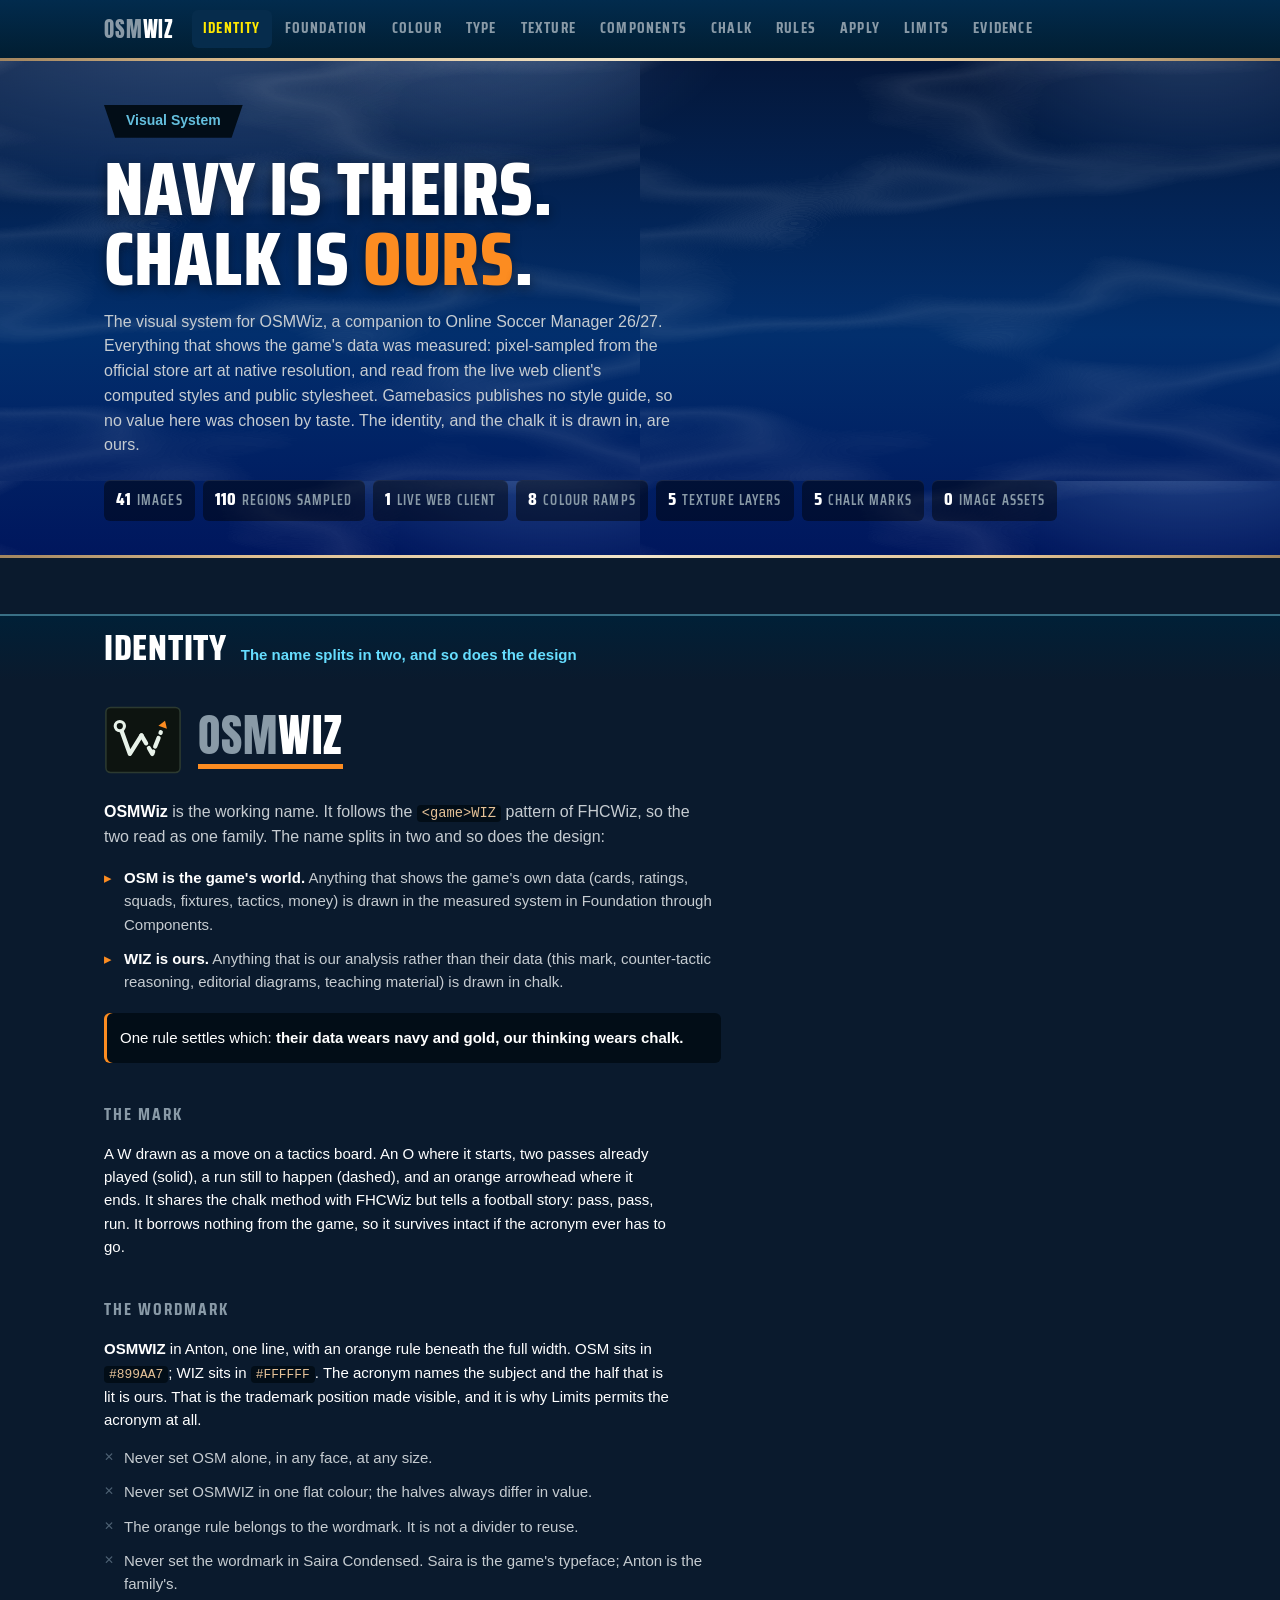
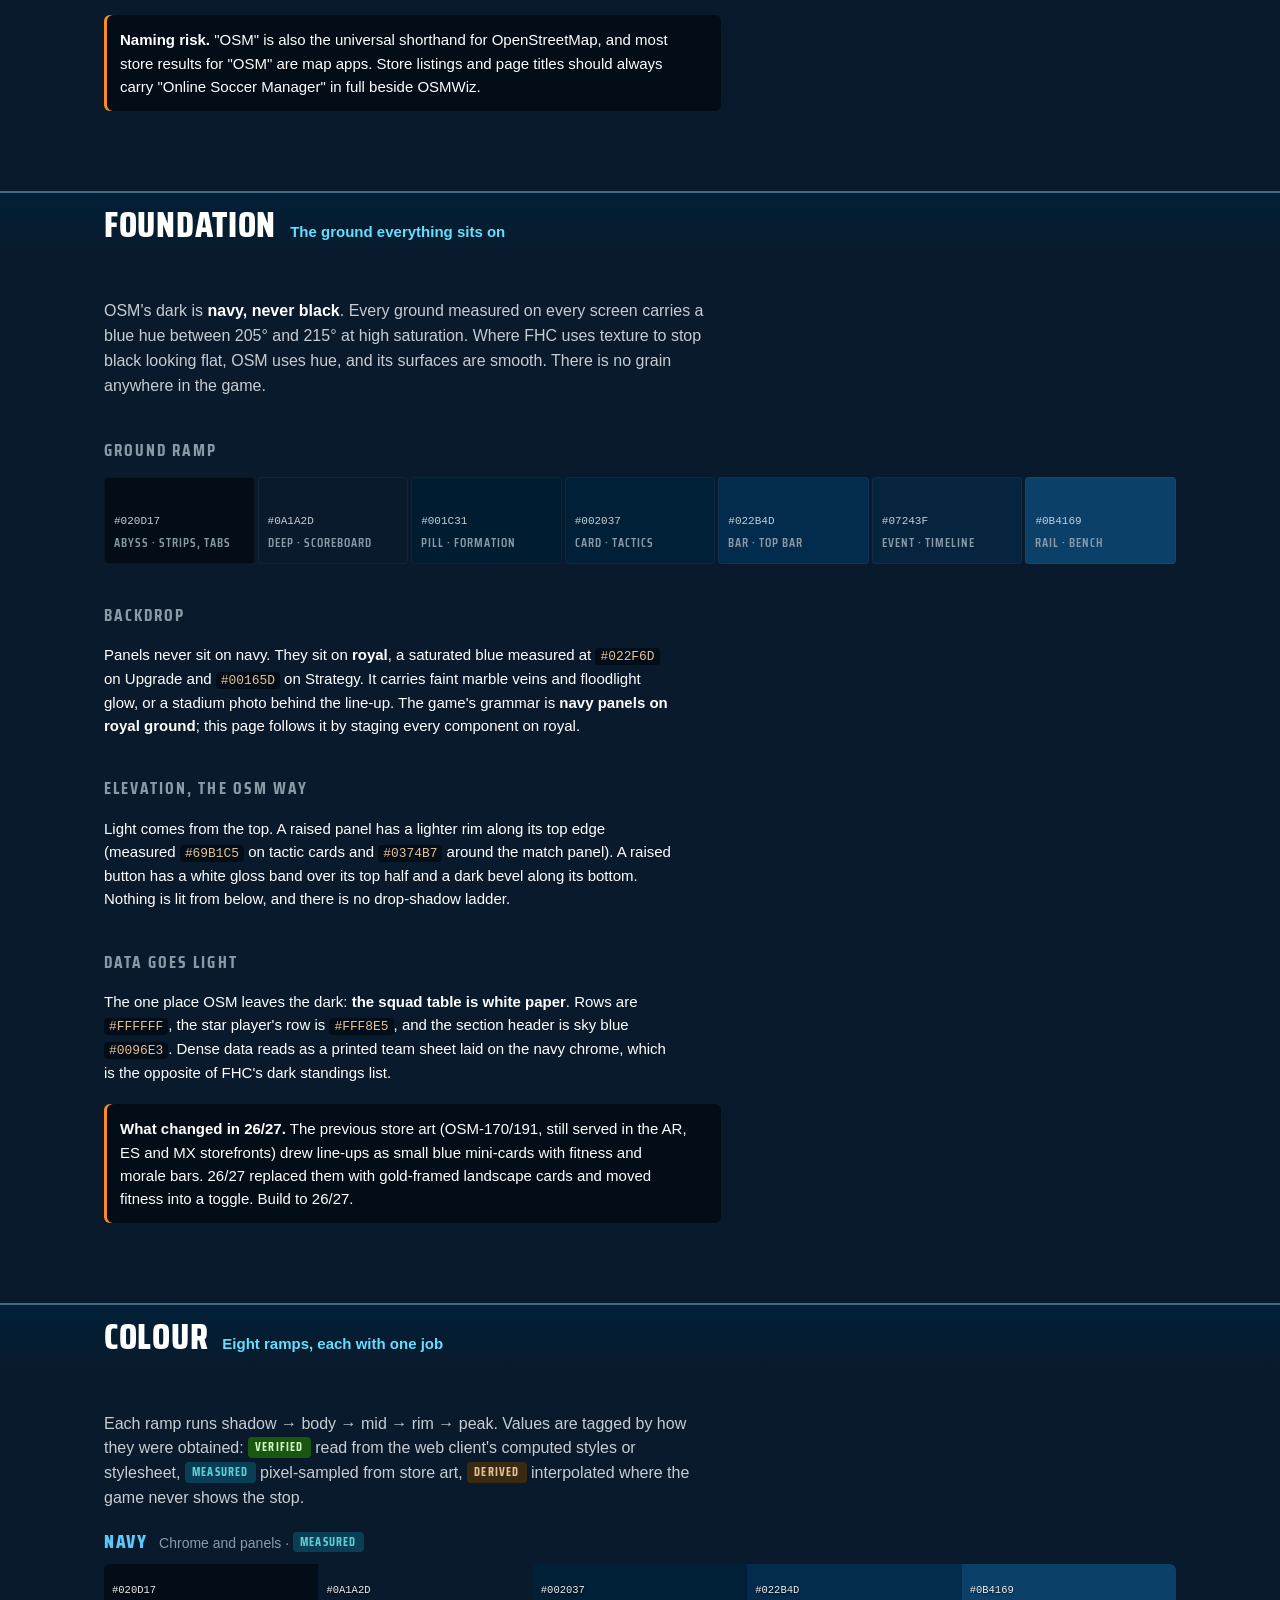
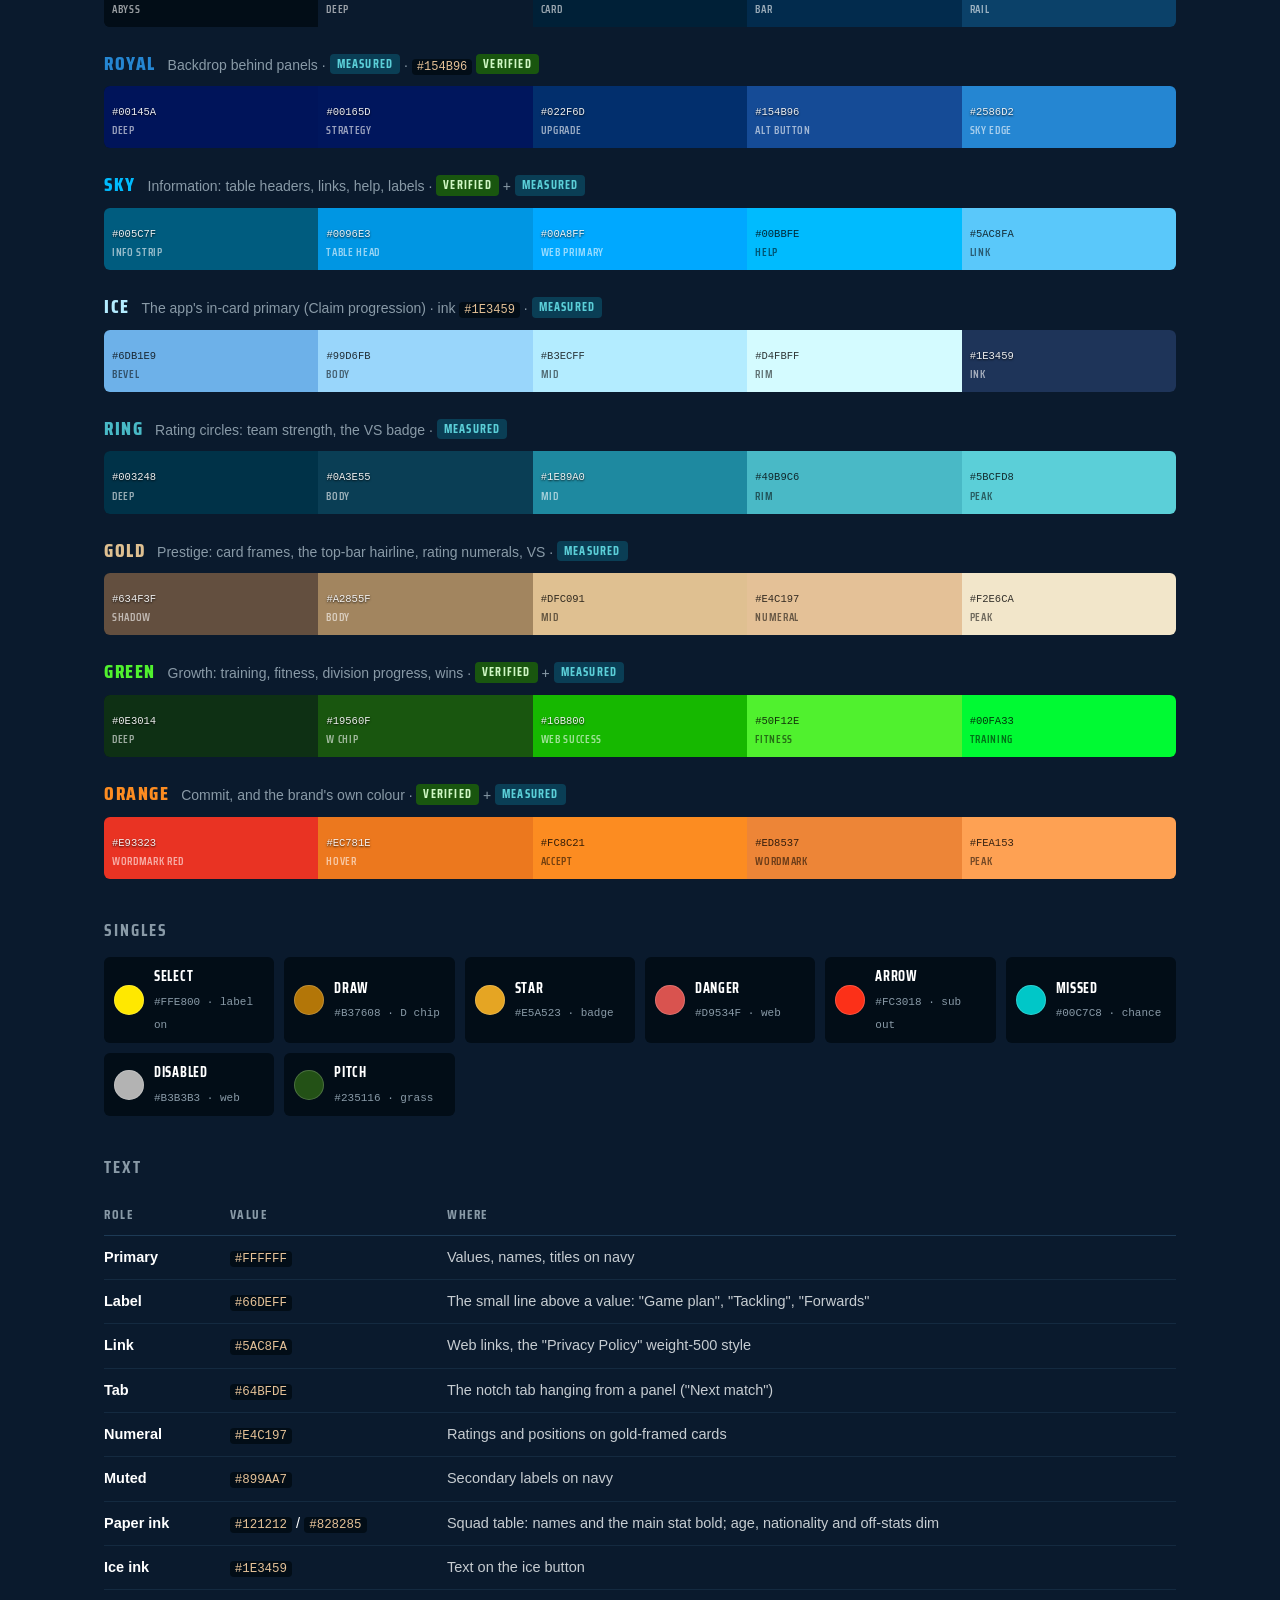
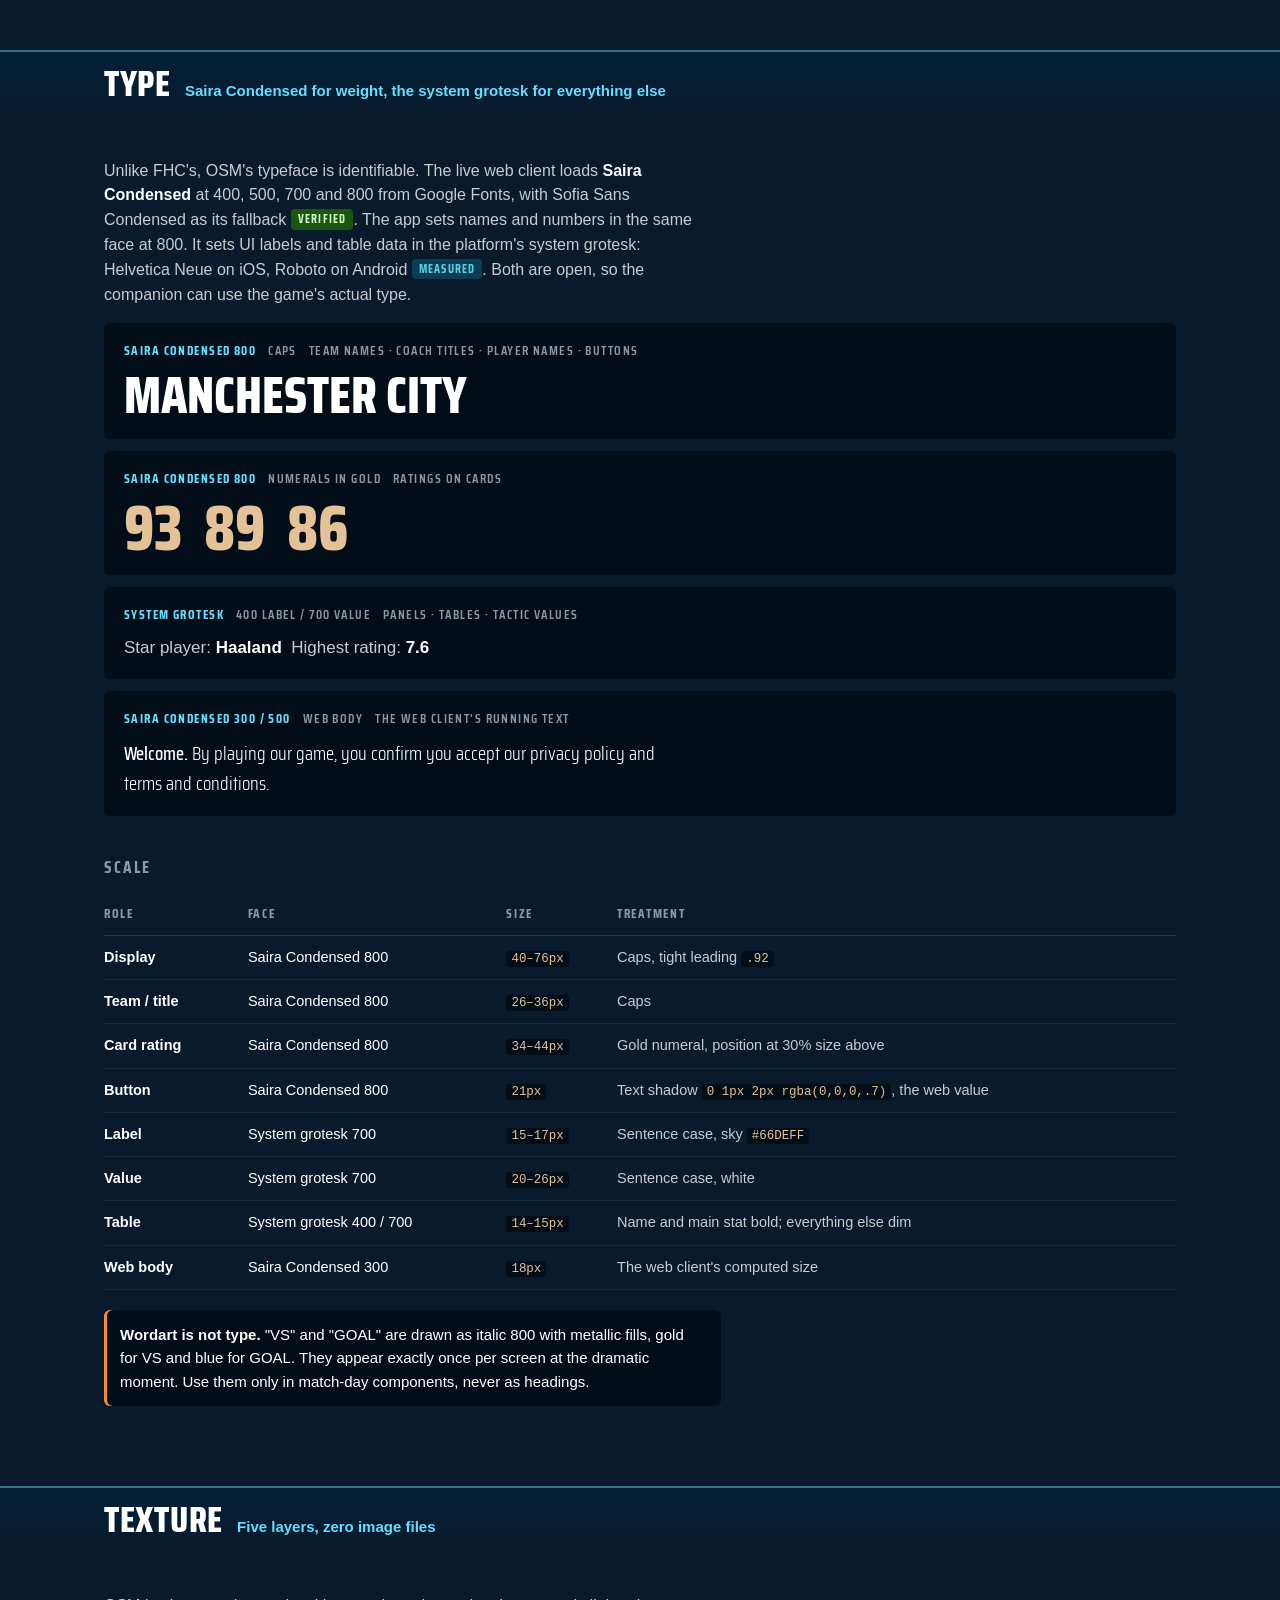
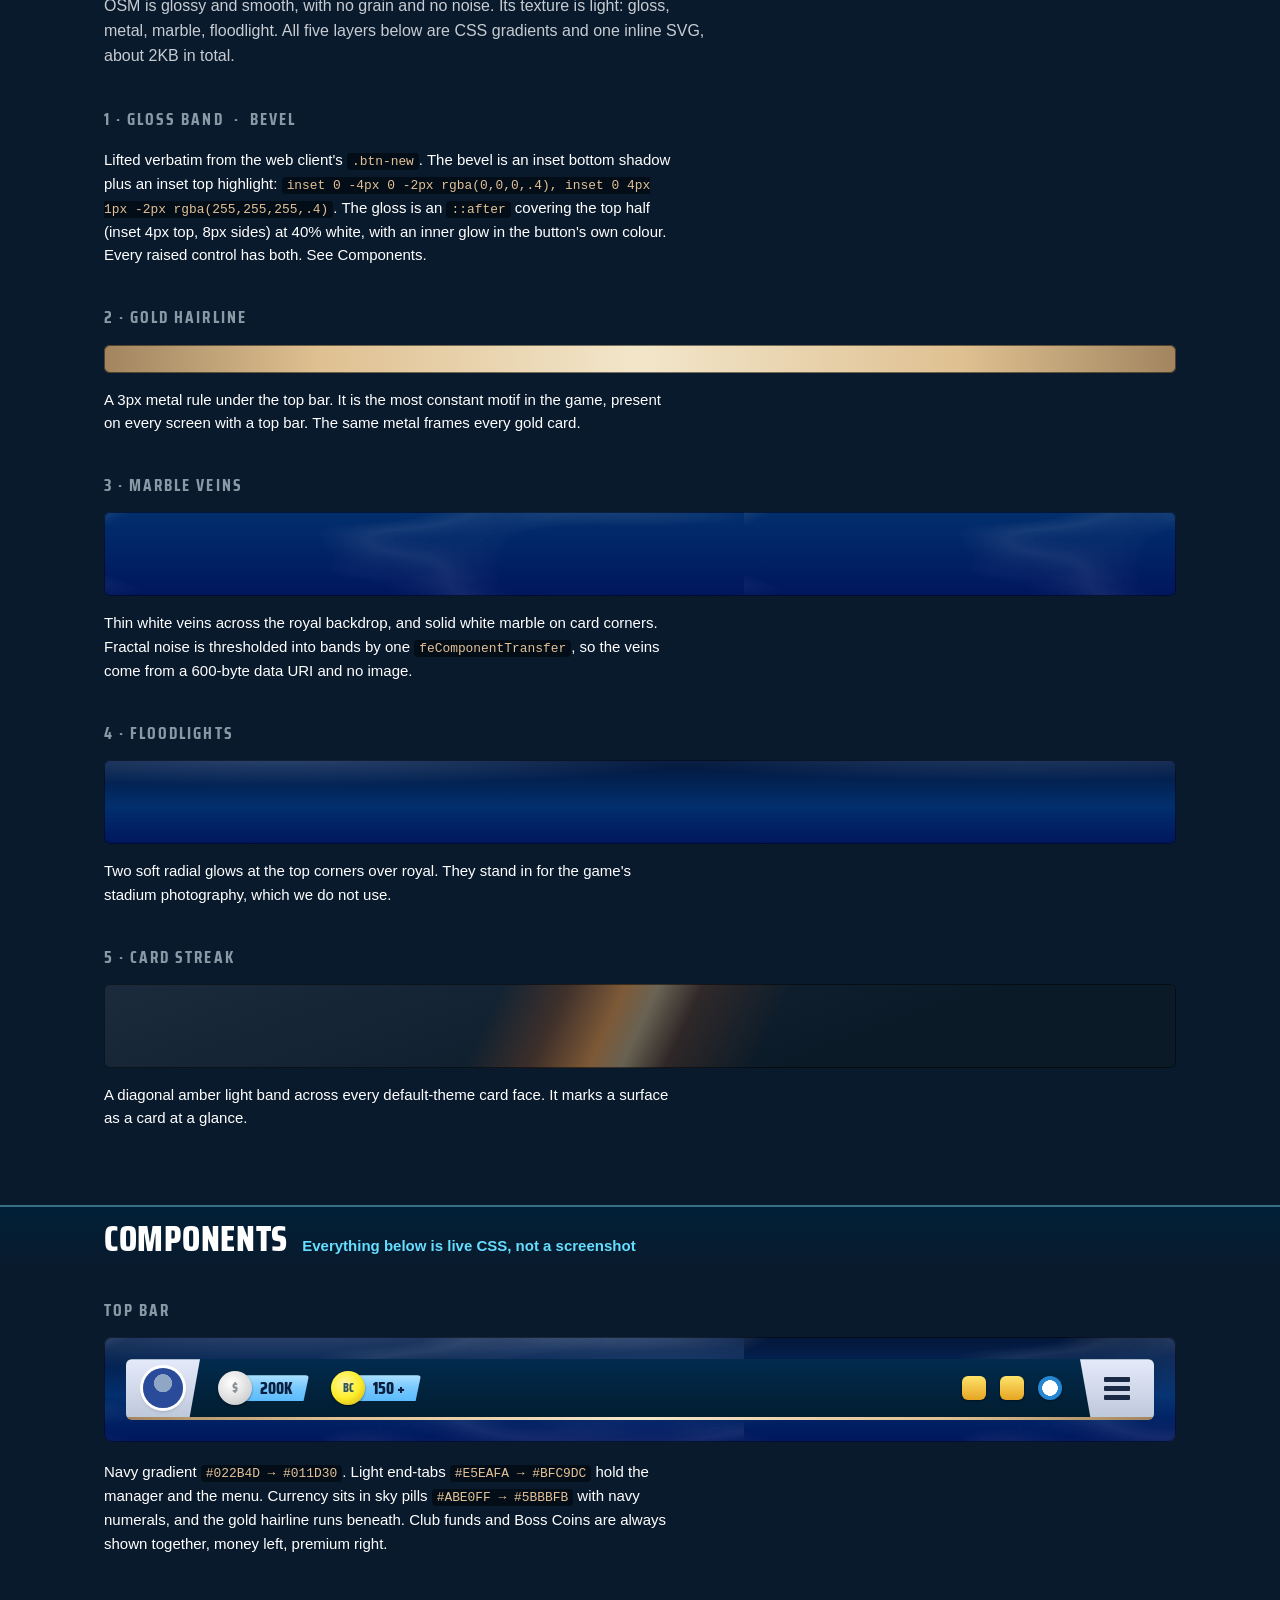
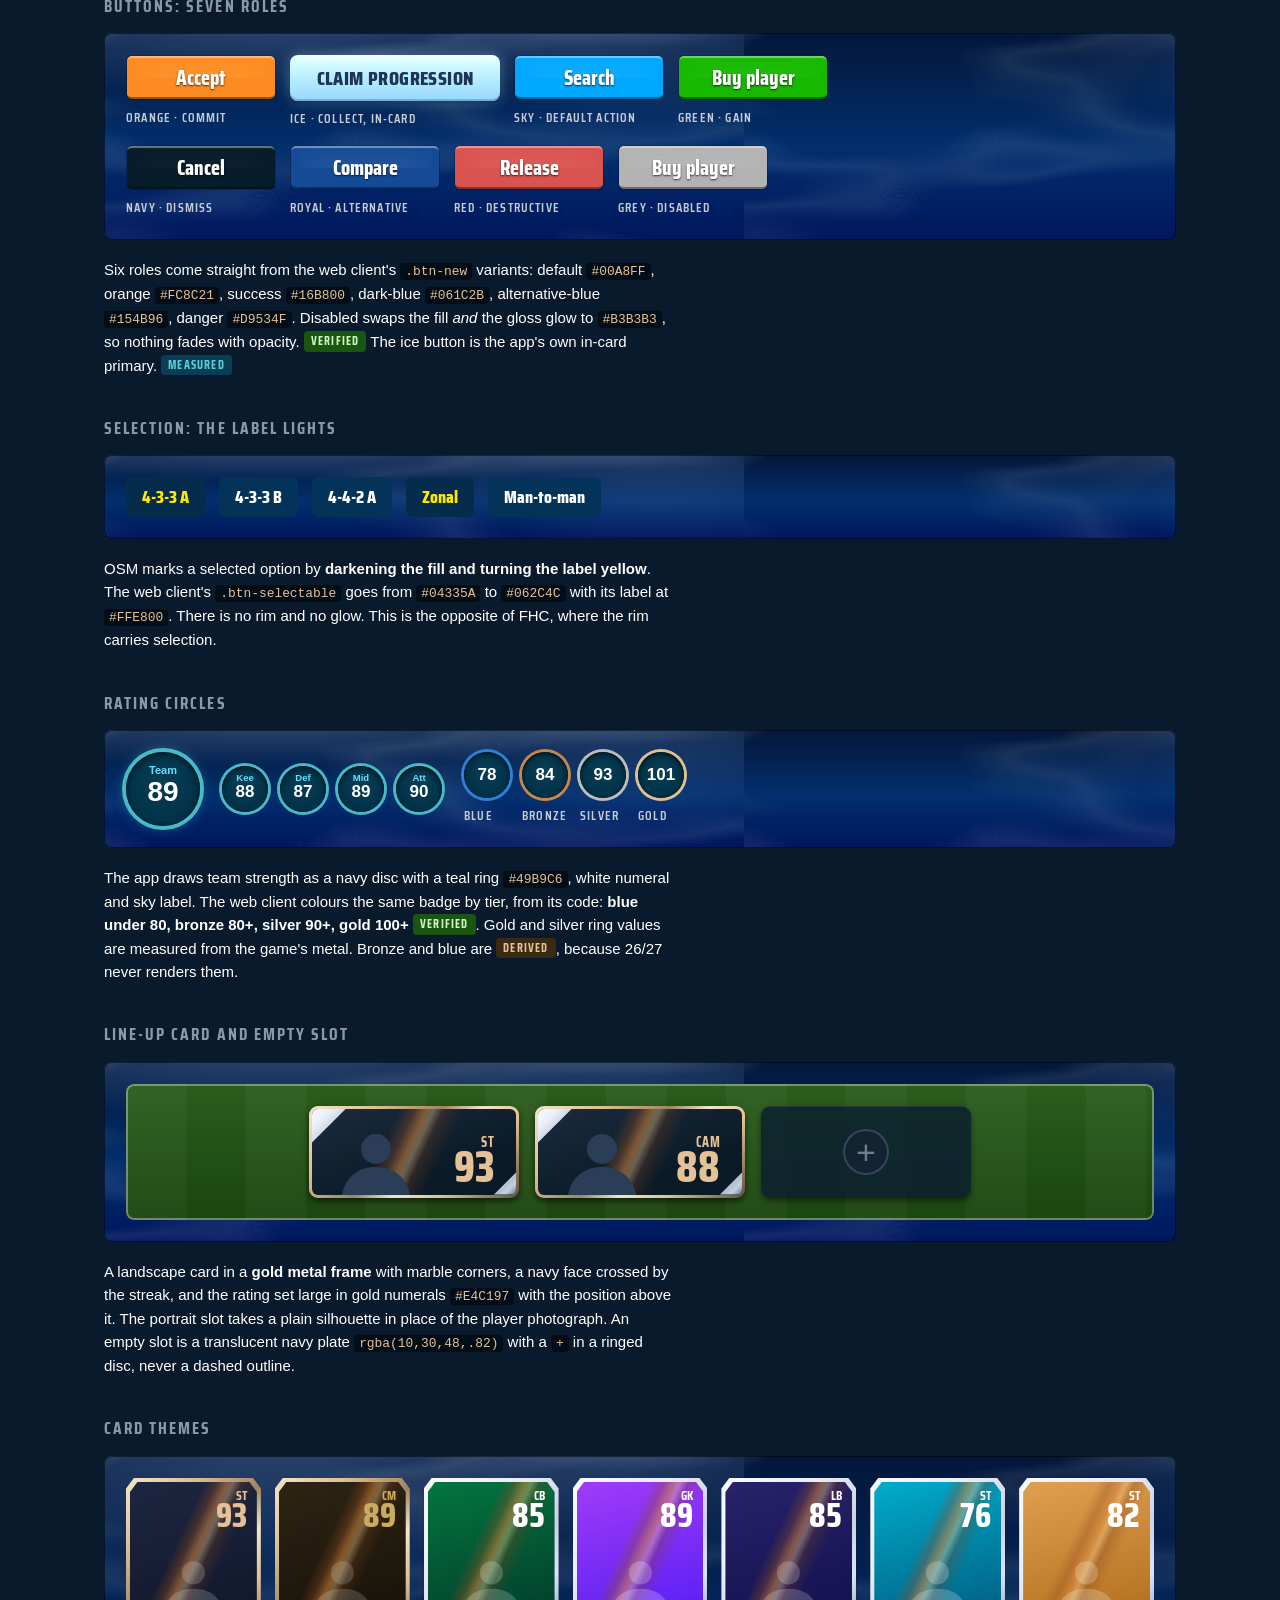
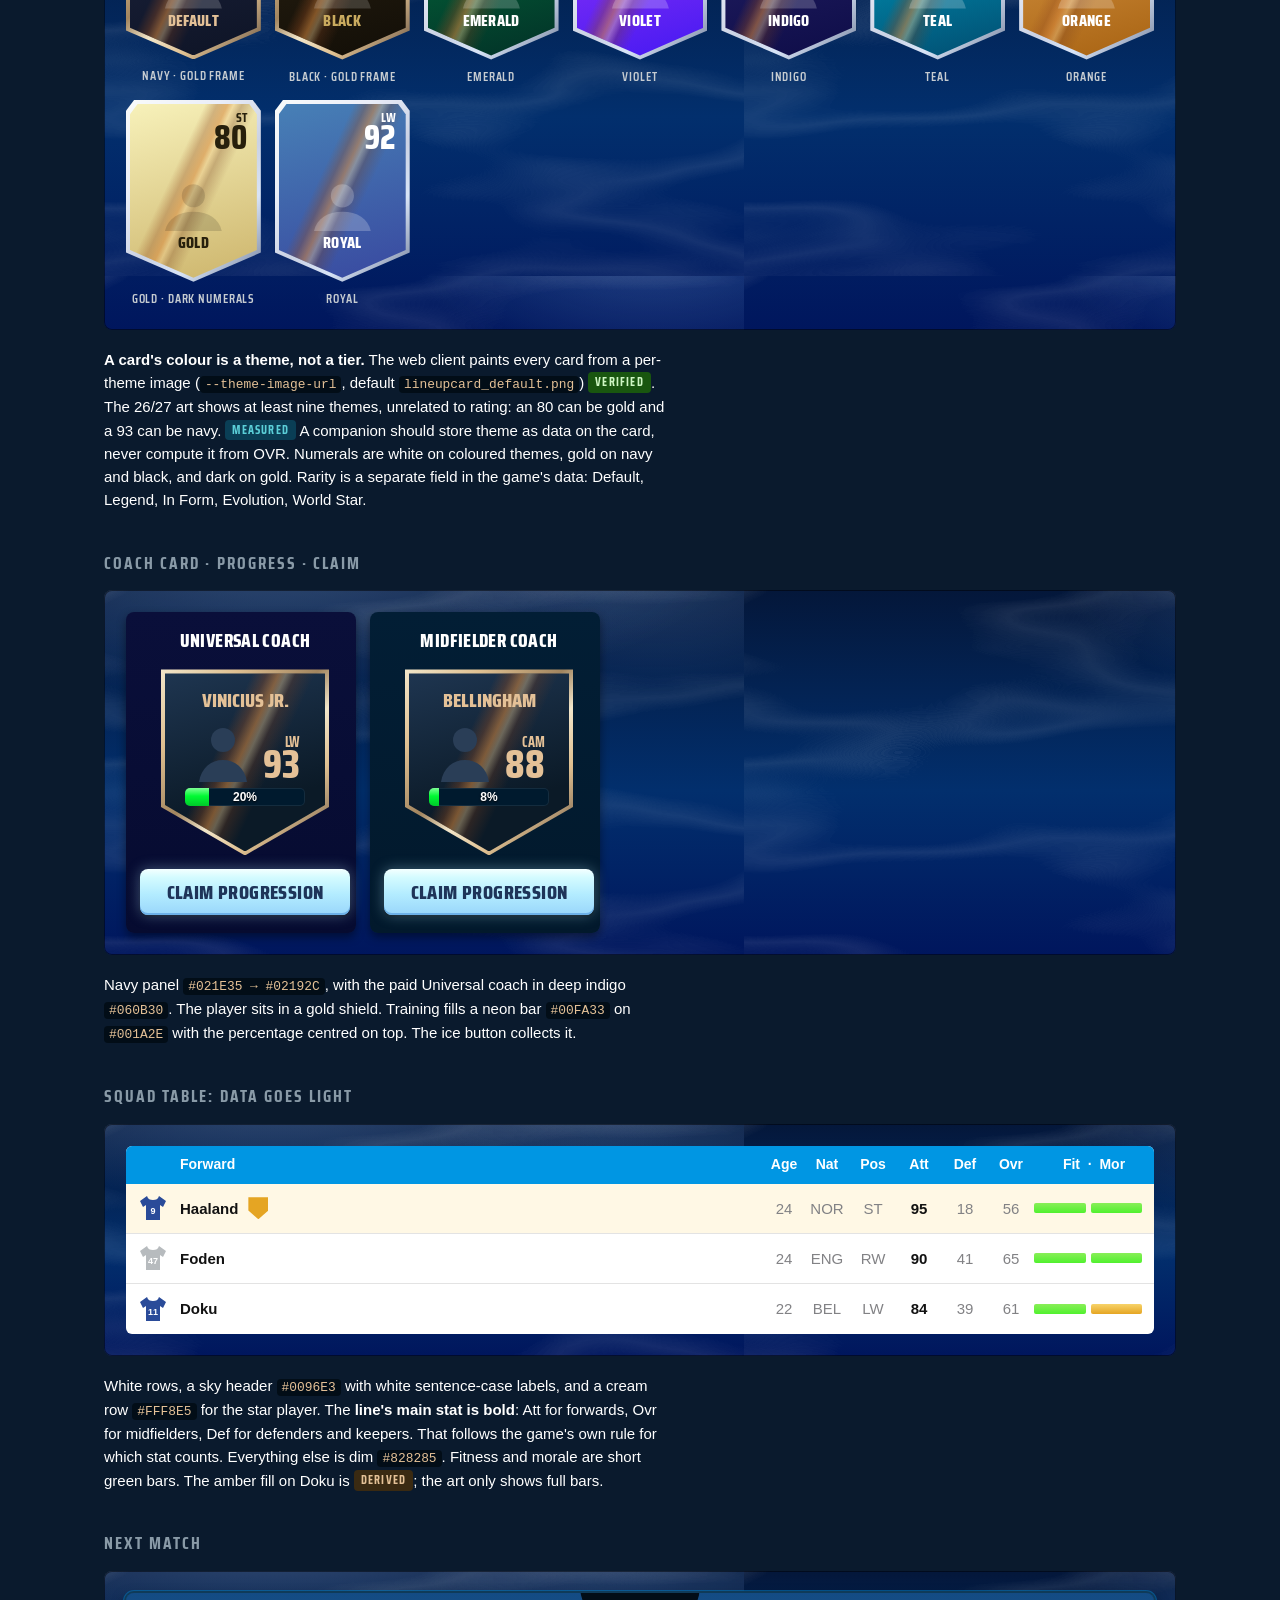
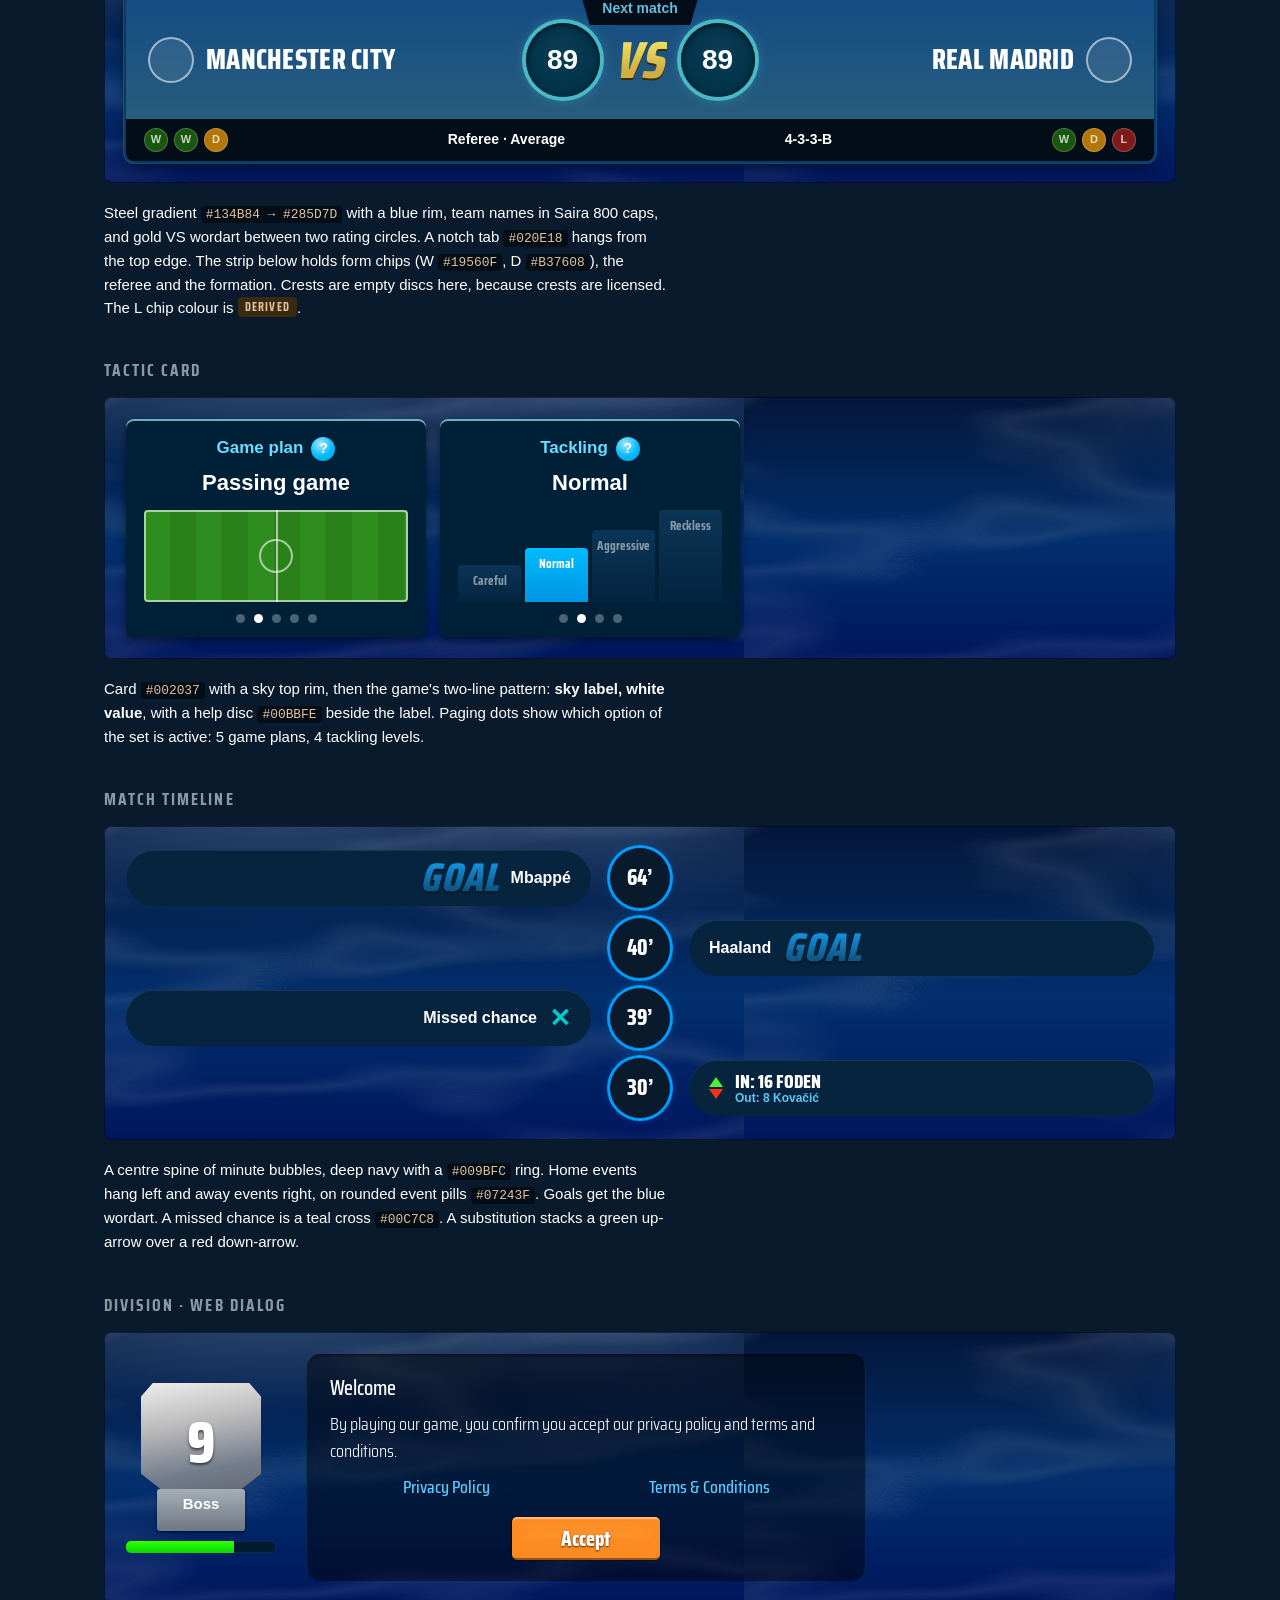
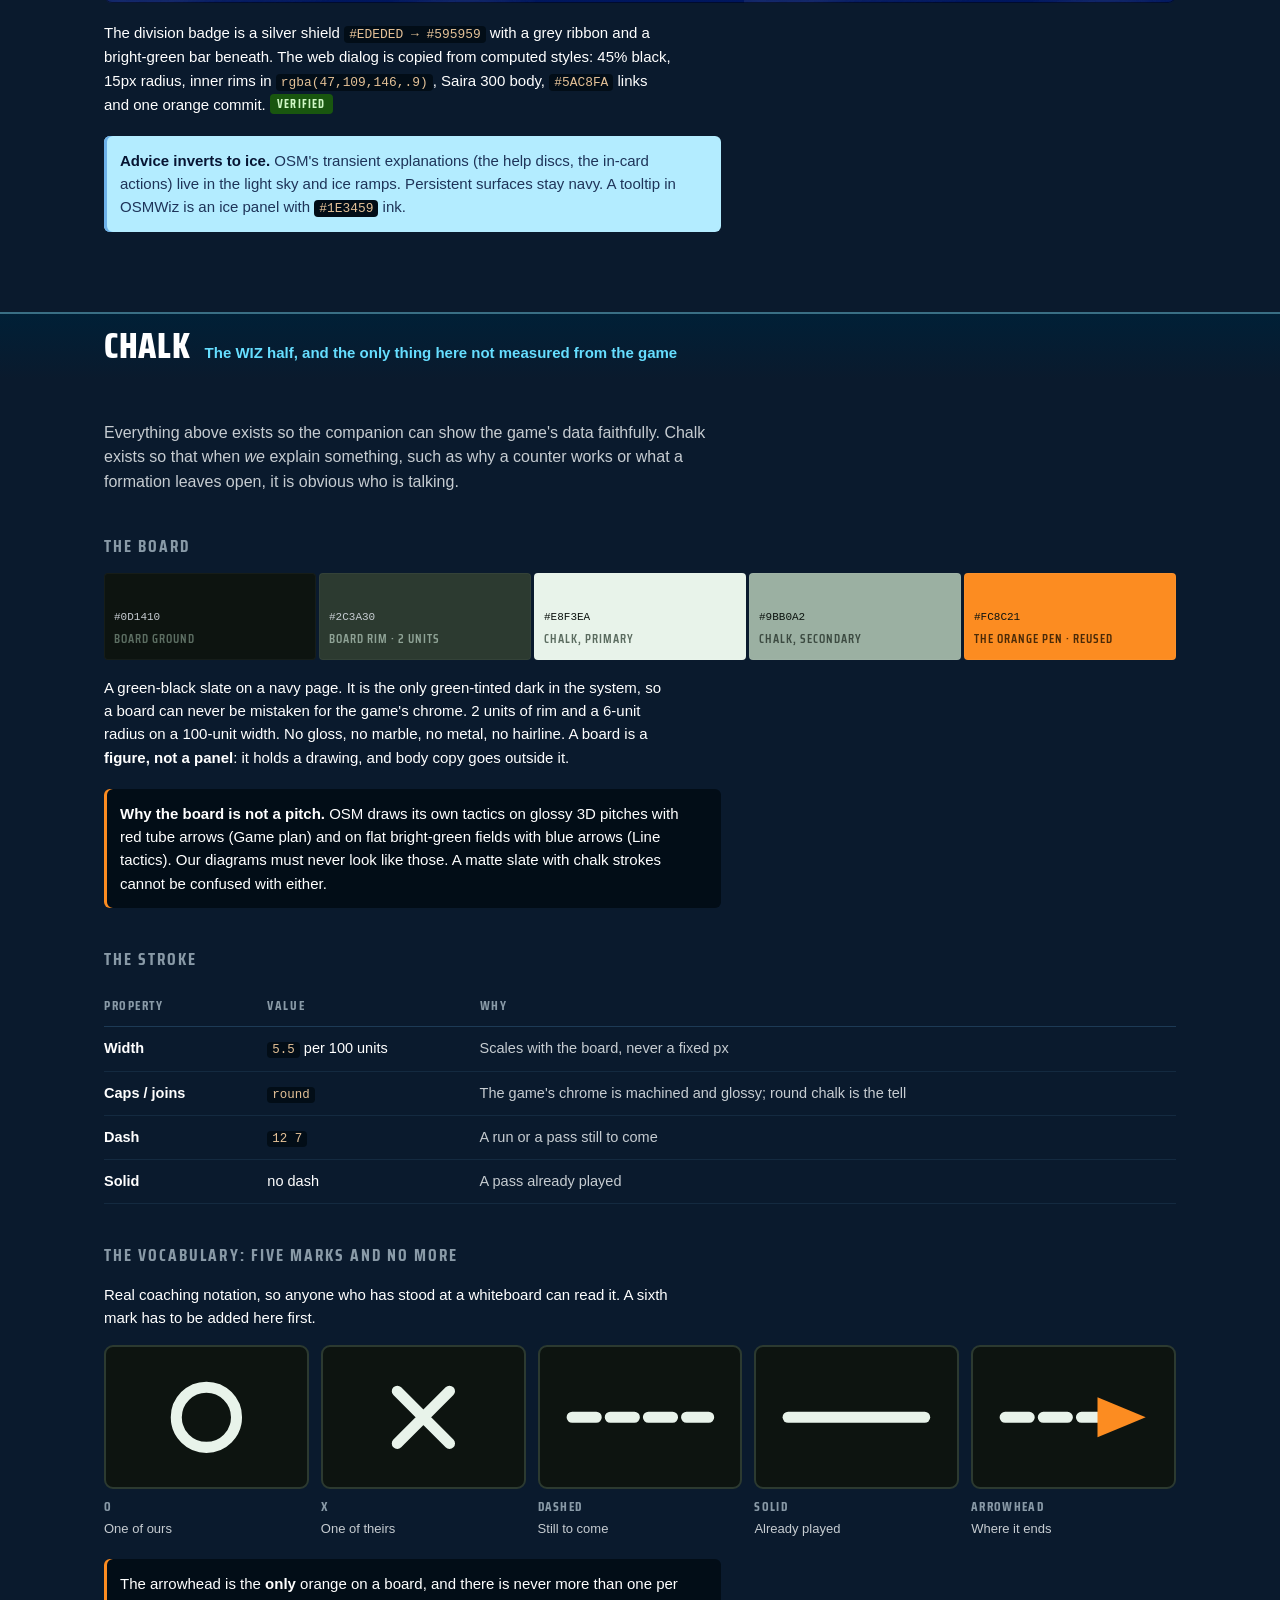
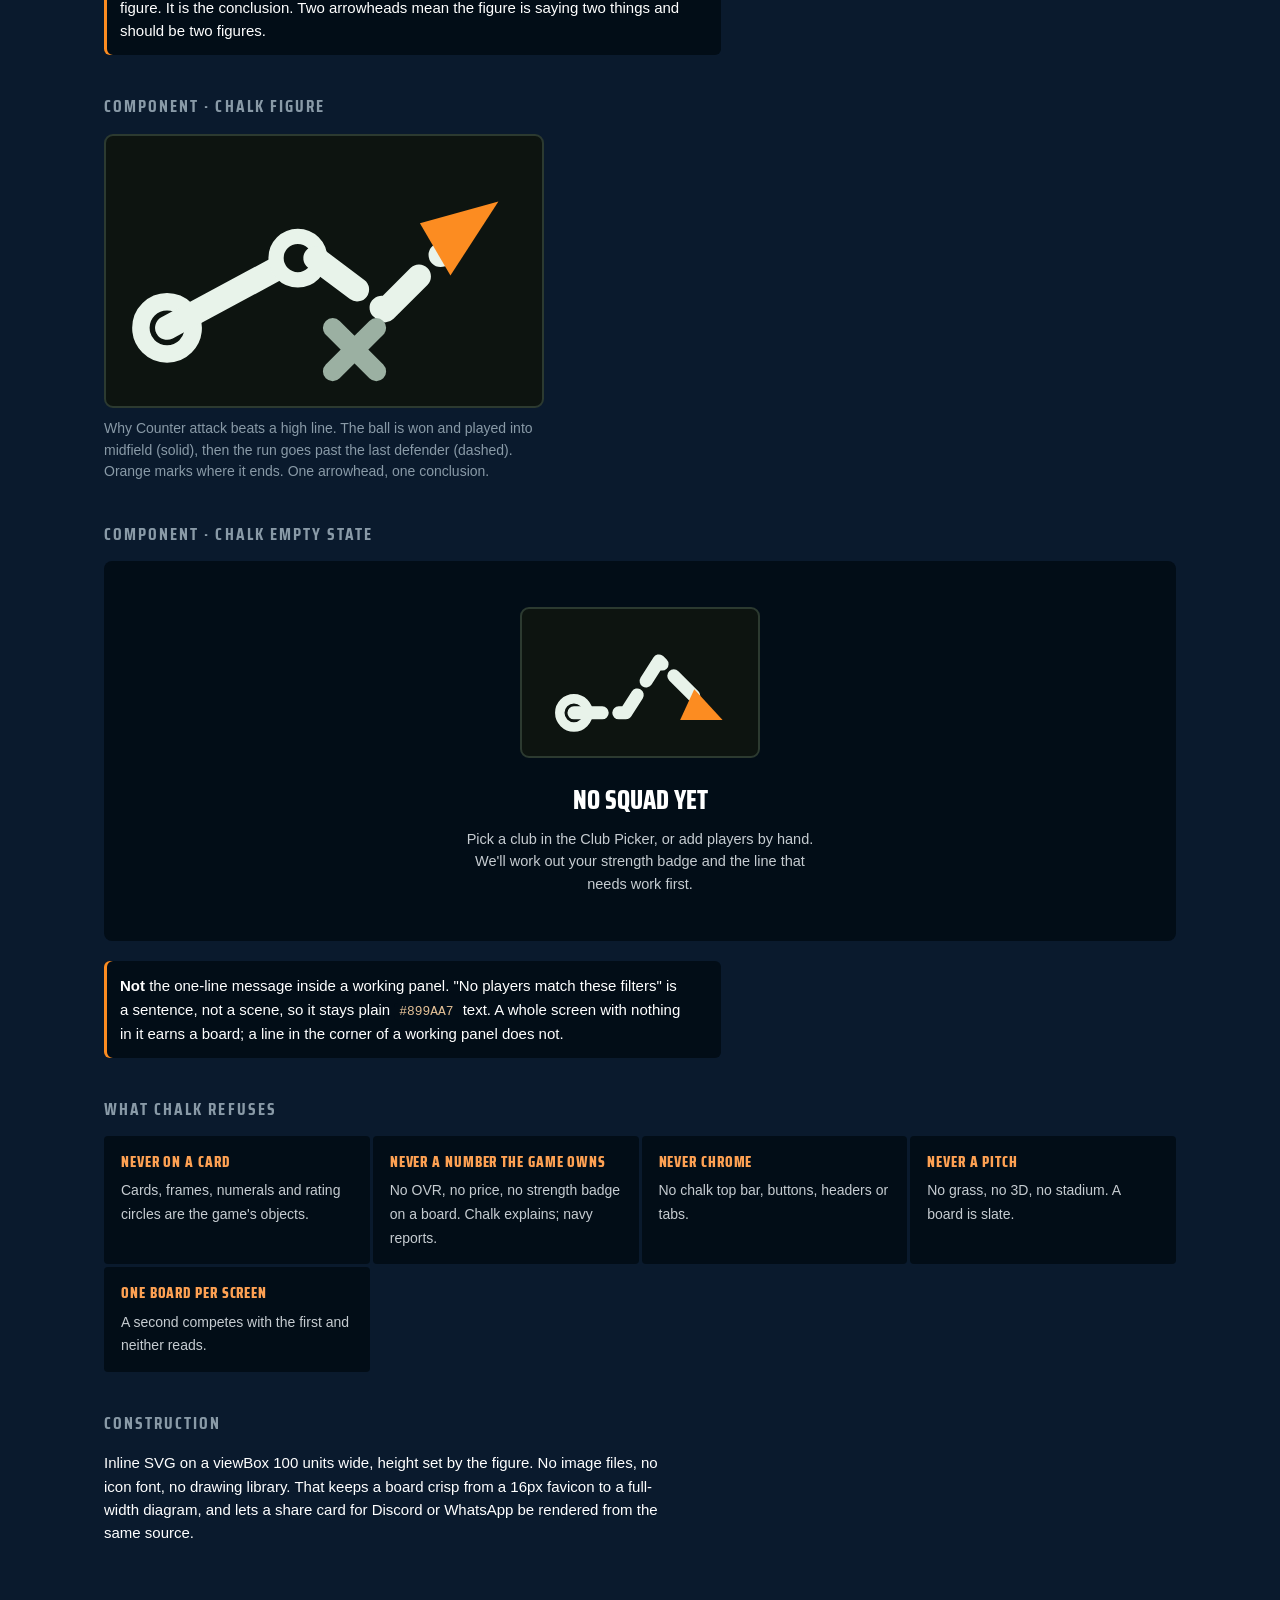
==== docs/brand/OSMWiz_Visual_System.html @ 923b7985 "Add OSMWiz brand and visual system for an Online Soccer Manager companion Visual system measured fro" ====
<!doctype html>
<html lang="en">
<head>
<meta charset="utf-8">
<meta name="viewport" content="width=device-width,initial-scale=1,viewport-fit=cover">
</head>
<body>
<title>OSMWiz Visual System</title>
<meta name="claude:viewport-fit-sides" content="cover">
<link rel="preconnect" href="https://fonts.googleapis.com">
<link rel="preconnect" href="https://fonts.gstatic.com" crossorigin>
<link rel="stylesheet" href="https://fonts.googleapis.com/css2?family=Anton&family=Saira+Condensed:wght@300;400;500;600;700;800&display=swap">

<style>
/* ============================================================
   OSMWiz Visual System
   Derived from 41 official images of Online Soccer Manager 26/27
   (App Store, Google Play, the live web client) plus the web
   client's computed styles. Single-theme by commitment: OSM has no
   light mode, so this spec does not invent one. Every colour is
   painted explicitly so the page holds on either host ground.
   Layout: the game's own top bar as the page header, navy reading
   ground, components staged on the game's royal backdrop.
   ============================================================ */

:root {
  color-scheme: dark;

  /* grounds — navy, never black: every ground measured at hue 205–215 */
  --abyss:    #020D17;   /* info strips, notch tabs */
  --deep:     #0A1A2D;   /* scoreboard, minute bubble, page ground */
  --pill:     #001C31;   /* formation pill, side labels */
  --card:     #002037;   /* tactic card */
  --panel:    #021E35;   /* coach panel */
  --bar-1:    #022B4D;   /* top bar, upper */
  --bar-2:    #011D30;   /* top bar, lower */
  --event:    #07243F;   /* match event pill */
  --rail:     #0B4169;   /* bench rail */

  /* royal — the backdrop behind panels */
  --ro-deep:  #00145A;
  --ro-body:  #00165D;
  --ro-mid:   #022F6D;
  --ro-rim:   #154B96;
  --ro-peak:  #2586D2;

  /* sky — information: headers, links, help, labels */
  --sk-deep:  #005C7F;
  --sk-body:  #0096E3;
  --sk-mid:   #00A8FF;
  --sk-rim:   #00BBFE;
  --sk-peak:  #5AC8FA;

  /* ice — the in-app primary on dark cards */
  --ic-shadow:#6DB1E9;
  --ic-body:  #99D6FB;
  --ic-mid:   #B3ECFF;
  --ic-rim:   #D4FBFF;
  --ic-ink:   #1E3459;

  /* ring — rating circles */
  --rg-deep:  #003248;
  --rg-body:  #0A3E55;
  --rg-mid:   #1E89A0;
  --rg-rim:   #49B9C6;
  --rg-peak:  #5BCFD8;

  /* gold — prestige: frames, hairlines, numerals, VS */
  --gd-shadow:#634F3F;
  --gd-body:  #A2855F;
  --gd-mid:   #DFC091;
  --gd-num:   #E4C197;
  --gd-peak:  #F2E6CA;
  --vs-1:     #EEE164;
  --vs-2:     #CFAF43;

  /* green — growth: fills that grow */
  --gr-deep:  #0E3014;
  --gr-chip:  #19560F;
  --gr-btn:   #16B800;
  --gr-bar:   #50F12E;
  --gr-neon:  #00FA33;

  /* orange — commit, and the brand's own colour */
  --or-hover: #EC781E;
  --or-body:  #FC8C21;
  --or-peak:  #FEA153;
  --osm-red:  #E93323;   /* wordmark, measured from the 26/27 icon */
  --osm-or:   #ED8537;

  /* singles */
  --amber:    #B37608;   /* draw chip */
  --amber-2:  #E5A523;   /* star-player badge */
  --red:      #D9534F;   /* web danger */
  --red-hover:#C9302C;
  --arrow:    #FC3018;   /* game-plan arrows, sub out */
  --select:   #FFE800;   /* selected label */
  --missed:   #00C7C8;   /* missed chance */
  --disabled: #B3B3B3;
  --navy-btn: #061C2B;
  --alt-btn:  #154B96;
  --sel-btn:  #04335A;
  --sel-on:   #062C4C;

  /* paper — the light data surface */
  --paper:      #FFFFFF;
  --paper-star: #FFF8E5;
  --paper-line: #E3E3E3;
  --paper-ink:  #121212;
  --paper-dim:  #828285;

  /* text on navy */
  --ink:      #FFFFFF;
  --ink-2:    #C6CCD1;
  --ink-3:    #899AA7;
  --ink-4:    #4E6274;
  --label:    #66DEFF;   /* app label, glyph core */
  --link:     #5AC8FA;   /* web link, computed */
  --tab-ink:  #64BFDE;   /* "Next match" notch tab */

  /* chalk — the half that is ours */
  --board:     #0D1410;
  --board-rim: #2C3A30;
  --chalk:     #E8F3EA;
  --chalk-2:   #9BB0A2;
  --pen:       #FC8C21;  /* the orange pen, reused from the game */

  /* type */
  --display: 'Saira Condensed', 'Sofia Sans Condensed', 'Arial Narrow', sans-serif;
  --ui:      'Helvetica Neue', -apple-system, BlinkMacSystemFont, Roboto, 'Segoe UI', Arial, sans-serif;
  --mark:    'Anton', 'Arial Narrow', Impact, sans-serif;

  --maxw: 1120px;

  /* gold metal — one gradient shared by every frame and the hairline */
  --metal: linear-gradient(135deg, var(--gd-peak) 0%, var(--gd-mid) 22%, var(--gd-body) 45%,
           var(--gd-peak) 58%, var(--gd-mid) 74%, var(--gd-shadow) 100%);
  --hairline: linear-gradient(90deg, var(--gd-body) 0%, var(--gd-mid) 20%, var(--gd-peak) 50%,
              var(--gd-mid) 80%, var(--gd-body) 100%);
  --marble: linear-gradient(135deg, #F9FBFA 0%, #EAEEF8 30%, #CAD2E4 55%, #D8E4F7 72%, #707D98 100%);
}

/* ---------- textures: five layers, all inline, no assets ---------- */
:root {
  /* 3. marble veins — fractal noise thresholded into thin bands */
  --veins: url("data:image/svg+xml,%3Csvg xmlns='http://www.w3.org/2000/svg' width='640' height='420'%3E%3Cfilter id='m' x='0' y='0' width='100%25' height='100%25'%3E%3CfeTurbulence type='fractalNoise' baseFrequency='0.0022 0.0085' numOctaves='3' seed='11'/%3E%3CfeColorMatrix type='matrix' values='0 0 0 0 1 0 0 0 0 1 0 0 0 0 1 1 0 0 0 0'/%3E%3CfeComponentTransfer%3E%3CfeFuncA type='table' tableValues='0 0 0 0 0 0.6 0 0 0 0 0'/%3E%3C/feComponentTransfer%3E%3C/filter%3E%3Crect width='100%25' height='100%25' filter='url(%23m)' opacity='0.13'/%3E%3C/svg%3E");
  /* 4. floodlights over the royal backdrop */
  --flood:
    radial-gradient(60% 55% at 16% -8%, rgba(150,195,255,.30), transparent 70%),
    radial-gradient(55% 50% at 86% -10%, rgba(150,195,255,.24), transparent 70%),
    linear-gradient(180deg, #04173A 0%, var(--ro-mid) 55%, var(--ro-body) 100%);
  /* 5. the card streak */
  --streak: linear-gradient(115deg, transparent 0 36%, rgba(150,78,34,.35) 42%,
            rgba(214,136,62,.55) 47%, rgba(240,200,140,.40) 50%, rgba(120,62,30,.30) 54%, transparent 62%);
}

*, *::before, *::after { box-sizing: border-box; }

body {
  margin: 0;
  background: var(--deep);
  color: var(--ink);
  font-family: var(--ui);
  font-size: 15px;
  line-height: 1.55;
  -webkit-font-smoothing: antialiased;
}
body::before {
  content: ""; position: fixed; inset: 0 0 auto; height: env(safe-area-inset-top, 0px);
  z-index: 30; background: var(--bar-2);
}

.wrap {
  max-width: var(--maxw); margin: 0 auto;
  padding-left: max(24px, env(safe-area-inset-left, 0px));
  padding-right: max(24px, env(safe-area-inset-right, 0px));
}
@media (max-width: 720px) {
  .wrap { padding-left: max(16px, env(safe-area-inset-left, 0px)); padding-right: max(16px, env(safe-area-inset-right, 0px)); }
}

/* ============================================================
   TOP BAR — the page header is the game's own top bar
   ============================================================ */
.topbar {
  position: sticky; top: env(safe-area-inset-top, 0px); z-index: 20;
  background: linear-gradient(180deg, var(--bar-1), var(--bar-2));
}
.topbar::after { content: ""; display: block; height: 3px; background: var(--hairline); }
.topbar__in { display: flex; align-items: center; gap: 18px; min-height: 58px; }
.topbar__brand { font-family: var(--mark); font-size: 21px; letter-spacing: .04em; white-space: nowrap; line-height: 1; }
.topbar__brand i { font-style: normal; color: var(--ink-3); }
.topbar nav { display: flex; gap: 2px; overflow-x: auto; scrollbar-width: none; min-width: 0; flex: 1 1 auto; }
.topbar nav::-webkit-scrollbar { display: none; }
.topbar nav a {
  flex: none; font-family: var(--display); font-weight: 700; font-size: 15px;
  letter-spacing: .08em; text-transform: uppercase; text-decoration: none;
  color: var(--ink-3); padding: 7px 11px; border-radius: 6px;
}
.topbar nav a:hover { color: var(--ink); }
.topbar nav a.is-active { color: var(--select); background: var(--sel-on); }
.topbar nav a:focus-visible { outline: 2px solid var(--sk-peak); outline-offset: -2px; }

/* ============================================================
   MASTHEAD
   ============================================================ */
.masthead { background: var(--veins), var(--flood); background-size: 640px 420px, auto; position: relative; }
.masthead::after { content: ""; display: block; height: 3px; background: var(--hairline); }
.masthead__body { padding-block: 44px 34px; }
.notch {
  display: inline-block; background: var(--abyss); color: var(--tab-ink);
  font-family: var(--ui); font-weight: 700; font-size: 14px; padding: 5px 16px 6px;
  border-radius: 0 0 9px 9px; clip-path: polygon(0 0, 100% 0, 92% 100%, 8% 100%);
  padding-inline: 22px;
}
.masthead h1 {
  font-family: var(--display); font-weight: 800; text-transform: uppercase;
  font-size: clamp(40px, 7.4vw, 76px); line-height: .92; letter-spacing: .005em;
  margin: 16px 0 0; text-wrap: balance; text-shadow: 0 3px 12px rgba(0,0,0,.45);
}
.masthead h1 em { font-style: normal; color: var(--or-body); }
.masthead p.lede { margin: 16px 0 0; max-width: 64ch; color: var(--ink-2); font-size: 16px; }
.stats { display: flex; flex-wrap: wrap; gap: 8px; margin: 22px 0 0; padding: 0; list-style: none; }
.stats li {
  background: rgba(0,0,0,.45); border-radius: 6px; padding: 6px 12px 7px;
  box-shadow: inset 0 1px 0 rgba(255,255,255,.08);
  font-family: var(--display); font-weight: 600; font-size: 14px; letter-spacing: .08em;
  text-transform: uppercase; color: var(--ink-3);
}
.stats b { font-family: var(--display); font-weight: 800; font-size: 18px; color: var(--ink);
  letter-spacing: 0; margin-right: 6px; font-variant-numeric: tabular-nums; }

/* ============================================================
   SECTION — cyan label beside a white value, the game's pattern
   ============================================================ */
section { scroll-margin-top: calc(env(safe-area-inset-top, 0px) + 72px); }
.sec-head {
  margin-top: 56px;
  background: linear-gradient(180deg, var(--card), var(--deep));
  box-shadow: inset 0 2px 0 rgba(105,177,197,.55);
  padding-block: 16px 14px;
}
.sec-head__in { display: flex; align-items: baseline; gap: 14px; flex-wrap: wrap; }
.sec-head h2 {
  margin: 0; font-family: var(--display); font-weight: 800; text-transform: uppercase;
  font-size: clamp(26px, 4vw, 36px); letter-spacing: .02em; line-height: 1;
}
.sec-head p { margin: 0; color: var(--label); font-weight: 700; font-size: 15px; }
.sec-body { padding-block: 26px 4px; }

h3 {
  font-family: var(--display); font-weight: 700; font-size: 17px; letter-spacing: .12em;
  text-transform: uppercase; color: var(--ink-3); margin: 38px 0 14px;
}
h3:first-child { margin-top: 0; }
p { max-width: 68ch; }
.lede { color: var(--ink-2); font-size: 16px; }
strong { font-weight: 700; color: var(--ink); }
code {
  font-family: ui-monospace, Menlo, Consolas, monospace; font-size: .86em;
  background: var(--abyss); border-radius: 4px; padding: 1px 5px; color: var(--gd-num);
}
.note {
  background: var(--abyss); border-radius: 6px; padding: 13px 16px; margin: 20px 0; max-width: 74ch;
  box-shadow: inset 3px 0 0 var(--or-body);
}
.note p { margin: 0; }
.note--ice { background: var(--ic-mid); color: var(--ic-ink); box-shadow: inset 3px 0 0 var(--ic-shadow); }
.note--ice strong { color: #071533; }
.tag {
  display: inline-block; font-family: var(--display); font-weight: 700; font-size: 12px;
  letter-spacing: .1em; text-transform: uppercase; padding: 1px 7px; border-radius: 4px; vertical-align: 2px;
}
.tag--v { background: var(--gr-chip); color: #CFF7C4; }
.tag--m { background: var(--rg-body); color: var(--rg-peak); }
.tag--d { background: #3A2A12; color: var(--gd-num); }

/* the stage: components sit on the game's royal backdrop */
.stage {
  background: var(--veins), var(--flood); background-size: 640px 420px, auto;
  border-radius: 8px; padding: 22px; margin: 6px 0 18px;
  box-shadow: inset 0 0 0 1px rgba(0,0,0,.5);
  overflow-x: auto;
}
.row { display: flex; flex-wrap: wrap; gap: 14px; align-items: flex-start; }
.case { display: flex; flex-direction: column; gap: 8px; align-items: flex-start; }
.case small {
  font-family: var(--display); font-weight: 600; font-size: 13px; letter-spacing: .09em;
  text-transform: uppercase; color: var(--ink-2);
}

/* ============================================================
   COLOUR
   ============================================================ */
.ramp { margin-bottom: 22px; }
.ramp__label { display: flex; align-items: baseline; gap: 12px; flex-wrap: wrap; margin-bottom: 8px; }
.ramp__name { font-family: var(--display); font-weight: 800; font-size: 19px; letter-spacing: .08em; text-transform: uppercase; }
.ramp__role { color: var(--ink-3); font-size: 14px; }
.ramp__bar { display: flex; border-radius: 6px; overflow: hidden; box-shadow: inset 0 0 0 1px rgba(0,0,0,.45); }
.sw { flex: 1 1 0; min-width: 0; padding: 18px 8px 9px; }
.sw code { display: block; background: none; padding: 0; font-size: 10.5px; }
.sw.d code { color: rgba(255,255,255,.92); text-shadow: 0 1px 2px rgba(0,0,0,.8); }
.sw.l code { color: rgba(0,0,0,.78); }
.sw span { display: block; font-family: var(--display); font-weight: 600; font-size: 11px; letter-spacing: .06em;
  text-transform: uppercase; margin-top: 2px; }
.sw.d span { color: rgba(255,255,255,.6); }
.sw.l span { color: rgba(0,0,0,.55); }

.grounds { display: grid; grid-template-columns: repeat(auto-fit, minmax(126px, 1fr)); gap: 3px; }
.grounds div { padding: 30px 10px 11px; border-radius: 4px; box-shadow: inset 0 0 0 1px rgba(255,255,255,.04); }
.grounds code { background: none; padding: 0; font-size: 11px; color: var(--ink-2); }
.grounds span { display: block; font-family: var(--display); font-size: 12.5px; font-weight: 600;
  letter-spacing: .08em; text-transform: uppercase; color: var(--ink-3); margin-top: 3px; }

.singles { display: grid; grid-template-columns: repeat(auto-fit, minmax(150px, 1fr)); gap: 10px; }
.single { display: flex; gap: 10px; align-items: center; background: var(--abyss); border-radius: 6px; padding: 9px 10px; }
.single i { flex: none; width: 30px; height: 30px; border-radius: 50%; box-shadow: inset 0 0 0 1px rgba(255,255,255,.18); }
.single b { display: block; font-family: var(--display); font-weight: 700; font-size: 14px; letter-spacing: .05em; text-transform: uppercase; }
.single code { background: none; padding: 0; font-size: 11px; color: var(--ink-3); }

/* tables */
.tblwrap { overflow-x: auto; }
.tbl { width: 100%; border-collapse: collapse; font-size: 14.5px; min-width: 540px; }
.tbl th, .tbl td { text-align: left; padding: 10px 14px 10px 0; border-bottom: 1px solid #142a40; vertical-align: top; }
.tbl th { font-family: var(--display); font-weight: 700; font-size: 13px; letter-spacing: .12em;
  text-transform: uppercase; color: var(--ink-3); border-bottom-color: #1d3a55; }
.tbl td:first-child { font-weight: 700; white-space: nowrap; padding-right: 22px; }
.tbl td:last-child { color: var(--ink-2); }

/* ============================================================
   TYPE
   ============================================================ */
.spec { background: var(--abyss); border-radius: 6px; padding: 18px 20px; margin-bottom: 12px; }
.spec__meta { font-family: var(--display); font-weight: 600; font-size: 13px; letter-spacing: .11em;
  text-transform: uppercase; color: var(--ink-3); margin-bottom: 10px; display: flex; gap: 12px; flex-wrap: wrap; }
.spec__meta b { color: var(--label); font-weight: 700; }
.spec--display p { font-family: var(--display); font-weight: 800; text-transform: uppercase;
  font-size: clamp(30px, 6vw, 52px); line-height: .95; margin: 0; }
.spec--num p { font-family: var(--display); font-weight: 800; font-size: clamp(40px, 8vw, 64px);
  line-height: .9; margin: 0; color: var(--gd-num); font-variant-numeric: tabular-nums; }
.spec--ui p { font-family: var(--ui); font-size: 17px; margin: 0; max-width: 60ch; }
.spec--ui p span { font-weight: 400; color: var(--ink-2); }
.spec--web p { font-family: var(--display); font-weight: 300; font-size: 19px; margin: 0; max-width: 60ch; }
.spec--web p b { font-weight: 500; }

/* ============================================================
   TEXTURE demos
   ============================================================ */
.tex { height: 84px; border-radius: 6px; box-shadow: inset 0 0 0 1px rgba(0,0,0,.5); }

/* ============================================================
   COMPONENTS
   ============================================================ */

/* --- the top bar replica --- */
.gbar { min-width: 560px; border-radius: 6px; overflow: hidden; }
.gbar__row { display: flex; align-items: stretch; height: 58px; background: linear-gradient(180deg, var(--bar-1), var(--bar-2)); }
.gbar__tab { flex: none; width: 74px; background: linear-gradient(180deg, #E5EAFA, #BFC9DC);
  display: grid; place-items: center; clip-path: polygon(0 0, 100% 0, 86% 100%, 0 100%); }
.gbar__tab--r { clip-path: polygon(0 0, 100% 0, 100% 100%, 14% 100%); }
.gbar__avatar { width: 40px; height: 40px; border-radius: 50%; background: radial-gradient(circle at 50% 38%, #8FA7C4 0 28%, #2A4B99 29% 100%);
  box-shadow: 0 0 0 3px #fff, 0 2px 4px rgba(0,0,0,.4); }
.gbar__mid { flex: 1; display: flex; align-items: center; gap: 22px; padding-inline: 18px; min-width: 0; }
.gpill { display: flex; align-items: center; height: 30px; }
.gpill__coin { width: 34px; height: 34px; border-radius: 50%; margin-right: -12px; position: relative; z-index: 1;
  display: grid; place-items: center; font-family: var(--display); font-weight: 800; font-size: 15px; }
.gpill__coin--cash { background: radial-gradient(circle at 40% 35%, #FFFFFF, #DEDEDE 55%, #B7BBBE); color: #8A9096; box-shadow: 0 1px 2px rgba(0,0,0,.5); }
.gpill__coin--bc { background: radial-gradient(circle at 40% 35%, #FFF6A0, #FFEE2C 50%, #C9A813); color: #2E555E; box-shadow: 0 1px 2px rgba(0,0,0,.5); font-size: 12px; }
.gpill__val { height: 26px; padding: 0 16px 0 20px; display: flex; align-items: center; gap: 6px;
  background: linear-gradient(180deg, #ABE0FF, #77C8FF 50%, #5BBBFB); border-radius: 4px;
  clip-path: polygon(0 0, 100% 0, 92% 100%, 0 100%);
  font-family: var(--display); font-weight: 800; font-size: 17px; color: #0A1F3D; font-variant-numeric: tabular-nums; }
.gbar__icons { margin-left: auto; display: flex; gap: 14px; }
.gbar__icons span { width: 24px; height: 24px; border-radius: 6px; background: linear-gradient(180deg, #FFE36A, #E5A523); box-shadow: 0 1px 2px rgba(0,0,0,.5); }
.gbar__icons span:nth-child(3) { border-radius: 50%; background: radial-gradient(circle, #fff 0 45%, #2586D2 47% 100%); }
.gbar__menu { display: grid; gap: 4px; }
.gbar__menu i { display: block; width: 26px; height: 5px; border-radius: 1px; background: #1A2A44; }
.gbar__hair { height: 3px; background: var(--hairline); }

/* --- buttons: the web client's .btn-new, verbatim structure --- */
.btn {
  --b: var(--sk-mid);
  position: relative; display: inline-flex; align-items: center; justify-content: center;
  height: 45px; min-width: 150px; padding: 6px 18px; overflow: hidden;
  border: 1px solid rgba(0,0,0,.2); border-radius: 6px; background-color: var(--b); background-clip: padding-box;
  box-shadow: inset 0 -4px 0 -2px rgba(0,0,0,.4), inset 0 4px 1px -2px rgba(255,255,255,.4);
  font-family: var(--display); font-weight: 800; font-size: 21px; line-height: 1; color: #fff;
  text-shadow: 0 1px 2px rgba(0,0,0,.7); cursor: pointer;
}
.btn::after {
  content: ""; position: absolute; top: 4px; left: 8px; right: 8px; height: calc(50% - 4px);
  background: rgba(255,255,255,.4); box-shadow: inset 0 11px 27px 7px var(--b); pointer-events: none;
}
.btn > span { position: relative; z-index: 2; }
.btn:hover { --b: var(--b-hover, #359CFF); }
.btn:focus-visible { outline: 2px solid var(--ink); outline-offset: 3px; }
.btn--orange { --b: var(--or-body); --b-hover: var(--or-hover); }
.btn--green  { --b: var(--gr-btn); --b-hover: #3FC933; }
.btn--navy   { --b: var(--navy-btn); --b-hover: #082032; }
.btn--navy::after { background: rgba(255,255,255,.2); }
.btn--alt    { --b: var(--alt-btn); --b-hover: #0C3D7F; }
.btn--red    { --b: var(--red); --b-hover: var(--red-hover); }
.btn--off    { --b: var(--disabled); --b-hover: var(--disabled); cursor: not-allowed; }

/* the ice button — the app's in-card primary, measured */
.ice {
  display: inline-flex; align-items: center; justify-content: center; height: 46px; min-width: 210px; padding: 0 20px;
  border: 0; border-radius: 8px; cursor: pointer;
  background: linear-gradient(180deg, #F4FFFF 0%, var(--ic-rim) 18%, var(--ic-mid) 55%, var(--ic-body) 100%);
  box-shadow: inset 0 -2px 0 var(--ic-shadow), 0 0 14px rgba(180,236,255,.35), 0 2px 3px rgba(0,0,0,.5);
  font-family: var(--display); font-weight: 800; font-size: 20px; letter-spacing: .02em; text-transform: uppercase;
  color: var(--ic-ink);
}
.ice:hover { filter: brightness(1.04); }
.ice:focus-visible { outline: 2px solid var(--ink); outline-offset: 3px; }

/* selection: the label lights, the fill darkens */
.sel {
  height: 40px; padding: 0 16px; border: 0; border-radius: 6px; cursor: pointer;
  background: var(--sel-btn); font-family: var(--display); font-weight: 800; font-size: 18px; color: #fff;
}
.sel.is-on { background: var(--sel-on); color: var(--select); }
.sel:focus-visible { outline: 2px solid var(--ink); outline-offset: 2px; }

/* --- rating circles --- */
.circ {
  --ring: var(--rg-rim);
  width: 74px; height: 74px; border-radius: 50%; display: grid; place-items: center; flex: none;
  background: radial-gradient(circle at 50% 40%, var(--rg-body), var(--rg-deep) 70%);
  box-shadow: 0 0 0 4px var(--ring), 0 0 14px color-mix(in srgb, var(--ring) 60%, transparent), inset 0 2px 6px rgba(0,0,0,.6);
  font-family: var(--ui); font-weight: 700; font-size: 28px; color: #fff; font-variant-numeric: tabular-nums;
}
.circ small { display: block; font-size: 11px; font-weight: 700; color: var(--label); text-align: center; line-height: 1; margin-bottom: -6px; }
.circ--sm { width: 46px; height: 46px; font-size: 17px; box-shadow: 0 0 0 3px var(--ring), inset 0 2px 5px rgba(0,0,0,.6); }
.circ--sm small { font-size: 9.5px; margin-bottom: -4px; }
.t-blue   { --ring: #2F7FD8; }
.t-bronze { --ring: #C7864E; }
.t-silver { --ring: #BDBCBC; }
.t-gold   { --ring: var(--gd-mid); }

/* --- line-up card (landscape) --- */
.lcard {
  position: relative; width: 210px; height: 92px; flex: none;
  padding: 3px; border-radius: 9px; background: var(--metal);
  box-shadow: 0 3px 6px rgba(0,0,0,.6);
}
.lcard__face {
  position: relative; height: 100%; border-radius: 6px; overflow: hidden;
  background: var(--streak), linear-gradient(160deg, #1B2B3D, #0B1A27 70%);
}
.lcard__face::before { /* marble corner */
  content: ""; position: absolute; left: 0; top: 0; width: 34px; height: 34px;
  background: var(--marble); clip-path: polygon(0 0, 100% 0, 0 100%);
}
.lcard__face::after { /* marble edge, lower right */
  content: ""; position: absolute; right: 0; bottom: 0; width: 22px; height: 22px;
  background: var(--marble); clip-path: polygon(100% 0, 100% 100%, 0 100%); opacity: .9;
}
.lcard__who { position: absolute; left: 22px; bottom: 0; width: 84px; height: 72px; }
.lcard__who svg { width: 100%; height: 100%; display: block; }
.lcard__num { position: absolute; right: 22px; bottom: 9px; text-align: right; line-height: .86; color: var(--gd-num); }
.lcard__num span { display: block; font-family: var(--display); font-weight: 700; font-size: 14px; letter-spacing: .02em; }
.lcard__num b { font-family: var(--display); font-weight: 800; font-size: 44px; font-variant-numeric: tabular-nums; }
.lslot {
  width: 210px; height: 92px; border-radius: 9px; flex: none; display: grid; place-items: center;
  background: rgba(10,30,48,.82); box-shadow: inset 0 1px 0 rgba(255,255,255,.08), 0 3px 6px rgba(0,0,0,.45);
}
.lslot i {
  width: 46px; height: 46px; border-radius: 50%; display: grid; place-items: center;
  background: #142332; box-shadow: inset 0 0 0 2px #364759;
  font-style: normal; font-family: var(--ui); font-weight: 300; font-size: 34px; line-height: 1; color: #6A7E92;
}
.pitch {
  background:
    repeating-linear-gradient(90deg, rgba(255,255,255,.035) 0 60px, transparent 60px 120px),
    linear-gradient(180deg, #2C5D1C, #235116 50%, #1B4610);
  border-radius: 8px; padding: 22px; display: flex; flex-wrap: wrap; gap: 16px; justify-content: center;
  box-shadow: inset 0 0 0 2px rgba(255,255,255,.35);
}

/* --- portrait card themes --- */
.pcards { display: grid; grid-template-columns: repeat(auto-fill, minmax(132px, 1fr)); gap: 14px; }
.pcard {
  --t1: #1B2B4A; --t2: #0B1324; --frame: var(--marble); --num: #fff;
  position: relative; aspect-ratio: 132 / 178; max-width: 100%;
  padding: 4px; background: var(--frame);
  clip-path: polygon(0 6%, 6% 0, 94% 0, 100% 6%, 100% 84%, 50% 100%, 0 84%);
  filter: drop-shadow(0 3px 4px rgba(0,0,0,.6));
}
.pcard__face {
  position: relative; height: 100%; display: flex; flex-direction: column;
  background: var(--streak), linear-gradient(165deg, var(--t1), var(--t2));
  clip-path: polygon(0 6%, 6% 0, 94% 0, 100% 6%, 100% 84%, 50% 100%, 0 84%);
  padding: 8px 10px 22px; color: var(--num);
}
.pcard__top { text-align: right; line-height: .86; }
.pcard__top span { display: block; font-family: var(--display); font-weight: 700; font-size: 13px; }
.pcard__top b { font-family: var(--display); font-weight: 800; font-size: 34px; font-variant-numeric: tabular-nums; }
.pcard__who { flex: 1; display: grid; place-items: end center; }
.pcard__who svg { width: 70%; height: auto; display: block; }
.pcard__name { text-align: center; font-family: var(--display); font-weight: 800; font-size: 16px; text-transform: uppercase; letter-spacing: .02em; }
.pcard__cap { margin-top: 7px; font-family: var(--display); font-weight: 600; font-size: 12.5px; letter-spacing: .07em; text-transform: uppercase; color: var(--ink-2); text-align: center; }
.th-navy   { --t1: #1E2540; --t2: #0E1426; --frame: var(--metal); --num: var(--gd-num); }
.th-black  { --t1: #2D2413; --t2: #120E07; --frame: var(--metal); --num: #CAAB5F; }
.th-emerald{ --t1: #04753F; --t2: #023127; }
.th-violet { --t1: #A13BF8; --t2: #4619F2; }
.th-indigo { --t1: #28236A; --t2: #0E0D48; }
.th-teal   { --t1: #00ACCC; --t2: #014D71; }
.th-orange { --t1: #E0A050; --t2: #A86312; }
.th-gold   { --t1: #F7F1BA; --t2: #CDB56C; --num: #27200C; }
.th-royal  { --t1: #4780B6; --t2: #3949A0; }

/* --- coach card --- */
.coach { width: 230px; flex: none; border-radius: 8px; padding: 14px 14px 18px; display: grid; justify-items: center; gap: 14px;
  background: linear-gradient(180deg, var(--panel), #02192C); box-shadow: 0 4px 10px rgba(0,0,0,.45); }
.coach--univ { background: linear-gradient(180deg, #0A0F3A, #060B30); }
.coach h4 { margin: 0; font-family: var(--display); font-weight: 800; font-size: 19px; text-transform: uppercase; letter-spacing: .02em; }
.shield { position: relative; width: 168px; aspect-ratio: 168 / 186; padding: 4px; background: var(--metal);
  clip-path: polygon(0 0, 100% 0, 100% 74%, 50% 100%, 0 74%); }
.shield__face { height: 100%; background: var(--streak), linear-gradient(165deg, #1E3550, #0B1A27 70%);
  clip-path: polygon(0 0, 100% 0, 100% 74%, 50% 100%, 0 74%); display: flex; flex-direction: column; align-items: center; padding-top: 12px; }
.shield__name { font-family: var(--display); font-weight: 800; font-size: 20px; text-transform: uppercase; color: var(--gd-num); }
.shield__row { display: flex; align-items: flex-end; gap: 8px; margin-top: 2px; }
.shield__row svg { width: 64px; height: 64px; }
.shield__num { line-height: .86; text-align: right; color: var(--gd-num); }
.shield__num span { display: block; font-family: var(--display); font-weight: 700; font-size: 14px; }
.shield__num b { font-family: var(--display); font-weight: 800; font-size: 40px; font-variant-numeric: tabular-nums; }

/* progress — neon green on navy */
.prog { width: 150px; height: 18px; border-radius: 5px; background: #001A2E; position: relative; overflow: hidden;
  box-shadow: inset 0 0 0 1px rgba(255,255,255,.08); display: grid; place-items: center; }
.prog i { position: absolute; inset: 0 auto 0 0; width: var(--p, 20%); background: linear-gradient(180deg, #7DFF94, var(--gr-neon) 45%, #00C92A); }
.prog b { position: relative; font-family: var(--ui); font-weight: 700; font-size: 12px; color: #fff; text-shadow: 0 1px 2px rgba(0,0,0,.9); }
.shield .prog { margin-top: 6px; width: 120px; }

/* --- squad table: data goes light --- */
.squad { min-width: 620px; background: var(--paper); border-radius: 6px; overflow: hidden; color: var(--paper-ink); font-family: var(--ui); }
.squad__head, .squad__row { display: grid; grid-template-columns: 54px 1fr 40px 46px 46px 46px 46px 46px 120px; align-items: center; }
.squad__head { background: var(--sk-body); color: #fff; font-weight: 700; font-size: 14px; height: 38px; }
.squad__head span:nth-child(n+3) { text-align: center; }
.squad__row { height: 50px; border-bottom: 1px solid var(--paper-line); font-size: 15px; }
.squad__row:last-child { border-bottom: 0; }
.squad__row.is-star { background: var(--paper-star); }
.squad__row > span:nth-child(n+3) { text-align: center; color: var(--paper-dim); font-variant-numeric: tabular-nums; }
.squad__row > span.main { color: var(--paper-ink); font-weight: 700; }
.squad__name { font-weight: 700; display: flex; align-items: center; gap: 10px; }
.shirt { width: 30px; height: 30px; margin-left: 12px; }
.star { width: 20px; height: 22px; background: var(--amber-2); clip-path: polygon(0 0, 100% 0, 100% 60%, 50% 100%, 0 60%); display: inline-block; }
.bars { display: flex; gap: 5px; padding-right: 12px; }
.bars i { flex: 1; height: 10px; border-radius: 2px; background: linear-gradient(180deg, #89EE58, var(--gr-bar)); }
.bars i.low { background: linear-gradient(180deg, #F7D36A, var(--amber-2)); }

/* --- next match panel --- */
.vs { min-width: 640px; border-radius: 8px; overflow: hidden; position: relative;
  box-shadow: 0 0 0 2px #0F3B59, 0 0 0 3px rgba(3,116,183,.6), 0 6px 14px rgba(0,0,0,.5); }
.vs__main { background: linear-gradient(180deg, #134B84 0%, #285D7D 100%); display: grid; grid-template-columns: 1fr auto 1fr; align-items: center; gap: 18px; padding: 30px 22px 22px; }
.vs__notch { position: absolute; left: 50%; top: 0; transform: translateX(-50%); }
.vs__team { display: flex; align-items: center; gap: 12px; font-family: var(--display); font-weight: 800; font-size: 28px; text-transform: uppercase; letter-spacing: .01em; min-width: 0; }
.vs__team--r { justify-content: flex-end; text-align: right; }
.crest { width: 46px; height: 46px; border-radius: 50%; flex: none; box-shadow: inset 0 0 0 2px rgba(255,255,255,.55); background: rgba(255,255,255,.08); }
.vs__mid { display: flex; align-items: center; gap: 14px; }
.vsword { font-family: var(--display); font-weight: 800; font-style: italic; font-size: 52px; line-height: 1;
  background: linear-gradient(180deg, var(--vs-1) 15%, var(--vs-2) 70%); -webkit-background-clip: text; background-clip: text; color: transparent;
  filter: drop-shadow(0 2px 0 #3B2B07); padding-right: 4px; }
.vs__strip { background: var(--abyss); display: flex; align-items: center; justify-content: space-between; gap: 12px; padding: 9px 18px; font-family: var(--ui); font-weight: 700; font-size: 14px; }
.form { display: flex; gap: 6px; }
.form i { width: 24px; height: 24px; border-radius: 50%; display: grid; place-items: center; font-style: normal; font-size: 11px; font-weight: 700; color: rgba(255,255,255,.75); box-shadow: inset 0 0 0 1px rgba(255,255,255,.22); }
.form .w { background: var(--gr-chip); }
.form .d { background: var(--amber); }
.form .l { background: #7E1A1A; }

/* --- tactic card --- */
.tac { width: 300px; flex: none; background: var(--card); border-radius: 8px 8px 6px 6px; padding: 16px 18px 14px; text-align: center;
  box-shadow: inset 0 2px 0 #69B1C5, 0 4px 10px rgba(0,0,0,.45); }
.tac__label { display: inline-flex; align-items: center; gap: 8px; color: var(--label); font-family: var(--ui); font-weight: 700; font-size: 17px; }
.help { width: 24px; height: 24px; border-radius: 50%; background: radial-gradient(circle at 40% 30%, #A8E8FA, var(--sk-rim) 55%, #0299D2);
  display: grid; place-items: center; color: #fff; font-weight: 800; font-size: 14px; }
.tac__val { margin: 4px 0 10px; font-family: var(--ui); font-weight: 700; font-size: 22px; color: #fff; }
.tac__pitch { height: 92px; border-radius: 4px; position: relative; overflow: hidden;
  background: repeating-linear-gradient(90deg, #2F8C1E 0 26px, #2A8019 26px 52px); box-shadow: inset 0 0 0 2px rgba(255,255,255,.6); }
.tac__pitch::before { content: ""; position: absolute; left: 50%; top: 0; bottom: 0; width: 2px; background: rgba(255,255,255,.6); }
.tac__pitch::after { content: ""; position: absolute; left: 50%; top: 50%; width: 34px; height: 34px; border-radius: 50%; transform: translate(-50%,-50%); box-shadow: inset 0 0 0 2px rgba(255,255,255,.6); }
.steps { display: grid; grid-template-columns: repeat(4, 1fr); gap: 4px; height: 92px; align-items: end; }
.steps i { font-style: normal; font-family: var(--display); font-weight: 700; font-size: 13px; color: var(--ink-3);
  border-radius: 4px 4px 0 0; padding-top: 6px; background: linear-gradient(180deg, #0B3556, #04243F); }
.steps i:nth-child(1) { height: 40%; } .steps i:nth-child(2) { height: 58%; } .steps i:nth-child(3) { height: 78%; } .steps i:nth-child(4) { height: 100%; }
.steps i.on { color: #fff; background: linear-gradient(180deg, var(--sk-rim), var(--sk-body)); }
.dots { display: flex; gap: 9px; justify-content: center; margin-top: 12px; }
.dots i { width: 9px; height: 9px; border-radius: 50%; background: rgba(255,255,255,.3); }
.dots i.on { background: #fff; }

/* --- match timeline --- */
.tl { display: grid; grid-template-columns: 1fr 70px 1fr; gap: 10px 14px; align-items: center; min-width: 600px; }
.minute { justify-self: center; width: 60px; height: 60px; border-radius: 50%; display: grid; place-items: center;
  background: var(--deep); box-shadow: 0 0 0 3px #009BFC, 0 0 10px rgba(0,155,252,.45);
  font-family: var(--display); font-weight: 800; font-size: 22px; }
.ev { height: 56px; border-radius: 30px; background: var(--event); display: flex; align-items: center; gap: 12px; padding: 0 20px;
  box-shadow: inset 0 1px 0 rgba(255,255,255,.08); font-family: var(--ui); font-weight: 700; font-size: 16px; min-width: 0; }
.ev--l { justify-content: flex-end; }
.goalword { font-family: var(--display); font-weight: 800; font-style: italic; font-size: 40px; line-height: 1; letter-spacing: .02em;
  background: linear-gradient(180deg, #1396E3 10%, #10507A 85%); -webkit-background-clip: text; background-clip: text; color: transparent;
  filter: drop-shadow(0 0 1px #083151) drop-shadow(0 2px 0 #081829); }
.x { color: var(--missed); font-size: 26px; font-weight: 800; line-height: 1; }
.sub { display: flex; flex-direction: column; line-height: 1.05; }
.sub b { font-family: var(--display); font-weight: 800; font-size: 19px; text-transform: uppercase; }
.sub small { font-weight: 700; font-size: 12px; color: var(--sk-peak); }
.arrows { display: flex; flex-direction: column; gap: 2px; }
.arrows i { width: 0; height: 0; border-left: 7px solid transparent; border-right: 7px solid transparent; }
.arrows .up { border-bottom: 10px solid var(--gr-bar); }
.arrows .dn { border-top: 10px solid var(--arrow); }

/* --- division shield --- */
.div { width: 150px; flex: none; display: grid; justify-items: center; gap: 10px; }
.div__shield { width: 120px; aspect-ratio: 120 / 138; display: grid; place-items: center; padding-bottom: 18px;
  background: linear-gradient(170deg, #EDEDED 0%, #BDBCBC 30%, #727D8C 62%, #595959 100%);
  clip-path: polygon(10% 0, 90% 0, 100% 10%, 100% 66%, 50% 100%, 0 66%, 0 10%);
  font-family: var(--display); font-weight: 800; font-size: 60px; color: #fff; text-shadow: 0 2px 3px rgba(0,0,0,.6); }
.div__ribbon { margin-top: -42px; background: linear-gradient(180deg, #A6AEB8, #6E7782); color: #fff; font-family: var(--ui); font-weight: 700; font-size: 15px;
  padding: 3px 26px; border-radius: 3px; box-shadow: 0 2px 3px rgba(0,0,0,.5); position: relative; }
.div .prog { width: 150px; height: 12px; }
.div .prog i { background: linear-gradient(180deg, #33FF00, #1DF200 40%, #0ED305); }

/* --- the web welcome panel, computed styles --- */
.welcome { max-width: 560px; background: rgba(0,0,0,.45); border-radius: 15px; padding: 18px 24px 20px;
  box-shadow: inset 0 5px 5px -5px rgba(0,0,0,.9), inset 5px 0 2px -5px rgba(47,109,146,.9), inset -5px 0 2px -5px rgba(47,109,146,.9);
  font-family: var(--display); font-weight: 300; font-size: 18px; }
.welcome h4 { margin: 0 0 6px; font-family: var(--display); font-weight: 500; font-size: 21px; }
.welcome p { margin: 0 0 8px; }
.welcome a { color: var(--link); font-weight: 500; text-decoration: none; }
.welcome__links { display: flex; justify-content: space-around; gap: 14px; flex-wrap: wrap; }

/* ============================================================
   CHALK — the half that is ours
   ============================================================ */
.lockup { display: flex; align-items: center; gap: 16px; flex-wrap: wrap; margin-bottom: 26px; }
.lockup svg { width: 78px; height: 68px; flex: none; }
.wordmark { font-family: var(--mark); font-size: 46px; line-height: 1; letter-spacing: .02em; text-transform: uppercase;
  border-bottom: 5px solid var(--pen); padding-bottom: 6px; }
.wordmark i { font-style: normal; color: var(--ink-3); }

.board { background: var(--board); border: 2px solid var(--board-rim); border-radius: 9px; overflow: hidden; }
.board svg { display: block; width: 100%; height: auto; }
figure.chalkfig { margin: 0; max-width: 440px; }
figure.chalkfig figcaption { margin-top: 10px; font-size: 14px; color: var(--ink-3); }
.vocab { display: grid; grid-template-columns: repeat(auto-fit, minmax(128px, 1fr)); gap: 12px; }
.vocab figure { margin: 0; }
.vocab figcaption { margin-top: 8px; font-family: var(--display); font-weight: 700; font-size: 13px; letter-spacing: .1em; text-transform: uppercase; color: var(--ink-3); }
.vocab b { display: block; color: var(--ink-2); font-family: var(--ui); font-weight: 500; font-size: 13px; letter-spacing: 0; text-transform: none; margin-top: 2px; }
.emptydemo { background: var(--abyss); border-radius: 8px; padding: 46px 20px; text-align: center; }
.emptydemo .board { max-width: 240px; margin: 0 auto 22px; }
.emptydemo h4 { margin: 0 0 8px; font-family: var(--display); font-weight: 800; font-size: 26px; text-transform: uppercase; }
.emptydemo p { margin: 0 auto; max-width: 46ch; color: var(--ink-2); font-size: 14.5px; }
.nope { display: grid; grid-template-columns: repeat(auto-fit, minmax(240px, 1fr)); gap: 3px; }
.nope div { background: var(--abyss); border-radius: 4px; padding: 15px 17px; }
.nope b { display: block; font-family: var(--display); font-weight: 800; font-size: 15px; letter-spacing: .06em; text-transform: uppercase; color: var(--or-peak); margin-bottom: 4px; }
.nope span { color: var(--ink-2); font-size: 14px; }

/* rules */
.rules { display: grid; grid-template-columns: repeat(auto-fit, minmax(270px, 1fr)); gap: 3px; }
.rule { background: var(--abyss); border-radius: 4px; padding: 18px 20px 20px; }
.rule h4 { margin: 0 0 8px; font-family: var(--display); font-weight: 800; font-size: 19px; letter-spacing: .04em; text-transform: uppercase; color: var(--label); }
.rule p { margin: 0; font-size: 14.5px; color: var(--ink-2); }
.rule.is-gold h4 { color: var(--gd-mid); }
.rule.is-green h4 { color: var(--gr-bar); }
.rule.is-yellow h4 { color: var(--select); }
.rule.is-orange h4 { color: var(--or-body); }
.rule.is-chalk h4 { color: var(--chalk); }

ul.clean { list-style: none; padding: 0; margin: 0; display: flex; flex-direction: column; gap: 11px; max-width: 74ch; }
ul.clean li { padding-left: 20px; position: relative; color: var(--ink-2); }
ul.clean li::before { content: "▸"; position: absolute; left: 0; top: 0; color: var(--or-body); }
ul.clean li b { color: var(--ink); }
ul.clean.no li::before { content: "✕"; color: var(--ink-4); font-size: 12px; top: 2px; }

footer { margin-top: 64px; background: var(--abyss); padding-block: 26px 44px; font-size: 14px; color: var(--ink-3); }
footer::before { content: ""; display: block; height: 3px; background: var(--hairline); margin-top: -26px; margin-bottom: 26px; }
footer b { color: var(--ink-2); }

@media (max-width: 720px) {
  .topbar__brand { display: none; }
  .stage { padding: 14px; }
}
@media (prefers-reduced-motion: reduce) { * { animation: none !important; transition: none !important; scroll-behavior: auto !important; } }
</style>

<header class="topbar">
  <div class="wrap topbar__in">
    <span class="topbar__brand"><i>OSM</i>WIZ</span>
    <nav aria-label="Sections">
      <a href="#identity" class="is-active">Identity</a>
      <a href="#foundation">Foundation</a>
      <a href="#colour">Colour</a>
      <a href="#type">Type</a>
      <a href="#texture">Texture</a>
      <a href="#components">Components</a>
      <a href="#chalk">Chalk</a>
      <a href="#rules">Rules</a>
      <a href="#apply">Apply</a>
      <a href="#limits">Limits</a>
      <a href="#evidence">Evidence</a>
    </nav>
  </div>
</header>

<div class="masthead">
  <div class="wrap masthead__body">
    <span class="notch">Visual System</span>
    <h1>Navy is theirs.<br>Chalk is <em>ours</em>.</h1>
    <p class="lede">The visual system for OSMWiz, a companion to Online&nbsp;Soccer&nbsp;Manager&nbsp;26/27.
      Everything that shows the game's data was measured: pixel-sampled from the official store art at native
      resolution, and read from the live web client's computed styles and public stylesheet. Gamebasics publishes
      no style guide, so no value here was chosen by taste. The identity, and the chalk it is drawn in, are ours.</p>
    <ul class="stats">
      <li><b>41</b>Images</li>
      <li><b>110</b>Regions sampled</li>
      <li><b>1</b>Live web client</li>
      <li><b>8</b>Colour ramps</li>
      <li><b>5</b>Texture layers</li>
      <li><b>5</b>Chalk marks</li>
      <li><b>0</b>Image assets</li>
    </ul>
  </div>
</div>

<main>

<!-- ============ IDENTITY ============ -->
<section id="identity">
  <div class="sec-head"><div class="wrap sec-head__in"><h2>Identity</h2><p>The name splits in two, and so does the design</p></div></div>
  <div class="wrap sec-body">
    <div class="lockup">
      <svg viewBox="0 0 100 88" role="img" aria-label="OSMWiz mark">
        <rect x="2" y="2" width="96" height="84" rx="6" fill="#0D1410" stroke="#2C3A30" stroke-width="2"/>
        <path d="M20 26 L33 62 L48 38" fill="none" stroke="#E8F3EA" stroke-width="5.5" stroke-linejoin="round" stroke-linecap="round"/>
        <path d="M48 38 L62 62 L73 34" fill="none" stroke="#E8F3EA" stroke-width="5.5" stroke-linejoin="round" stroke-linecap="round" stroke-dasharray="12 7"/>
        <circle cx="20" cy="26" r="6" fill="#0D1410" stroke="#E8F3EA" stroke-width="4"/>
        <polygon points="78.5,19 81,29.5 70,25.6" fill="#FC8C21"/>
      </svg>
      <span class="wordmark"><i>OSM</i>WIZ</span>
    </div>

    <p class="lede"><strong>OSMWiz</strong> is the working name. It follows the <code>&lt;game&gt;WIZ</code> pattern
      of FHCWiz, so the two read as one family. The name splits in two and so does the design:</p>
    <ul class="clean">
      <li><b>OSM is the game's world.</b> Anything that shows the game's own data (cards, ratings, squads, fixtures,
        tactics, money) is drawn in the measured system in Foundation through Components.</li>
      <li><b>WIZ is ours.</b> Anything that is our analysis rather than their data (this mark, counter-tactic
        reasoning, editorial diagrams, teaching material) is drawn in chalk.</li>
    </ul>
    <div class="note"><p>One rule settles which: <strong>their data wears navy and gold, our thinking wears chalk.</strong></p></div>

    <h3>The mark</h3>
    <p>A W drawn as a move on a tactics board. An O where it starts, two passes already played (solid), a run still to
      happen (dashed), and an orange arrowhead where it ends. It shares the chalk method with FHCWiz but tells a football
      story: pass, pass, run. It borrows nothing from the game, so it survives intact if the acronym ever has to go.</p>

    <h3>The wordmark</h3>
    <p><strong>OSMWIZ</strong> in Anton, one line, with an orange rule beneath the full width. OSM sits in
      <code>#899AA7</code>; WIZ sits in <code>#FFFFFF</code>. The acronym names the subject and the half that is lit is
      ours. That is the trademark position made visible, and it is why Limits permits the acronym at all.</p>
    <ul class="clean no">
      <li>Never set OSM alone, in any face, at any size.</li>
      <li>Never set OSMWIZ in one flat colour; the halves always differ in value.</li>
      <li>The orange rule belongs to the wordmark. It is not a divider to reuse.</li>
      <li>Never set the wordmark in Saira Condensed. Saira is the game's typeface; Anton is the family's.</li>
    </ul>

    <div class="note"><p><strong>Naming risk.</strong> "OSM" is also the universal shorthand for OpenStreetMap, and most
      store results for "OSM" are map apps. Store listings and page titles should always carry
      "Online Soccer Manager" in full beside OSMWiz.</p></div>
  </div>
</section>

<!-- ============ FOUNDATION ============ -->
<section id="foundation">
  <div class="sec-head"><div class="wrap sec-head__in"><h2>Foundation</h2><p>The ground everything sits on</p></div></div>
  <div class="wrap sec-body">
    <p class="lede">OSM's dark is <strong>navy, never black</strong>. Every ground measured on every screen carries a
      blue hue between 205° and 215° at high saturation. Where FHC uses texture to stop black looking flat, OSM uses hue,
      and its surfaces are smooth. There is no grain anywhere in the game.</p>

    <h3>Ground ramp</h3>
    <div class="grounds">
      <div style="background:#020D17"><code>#020D17</code><span>Abyss · strips, tabs</span></div>
      <div style="background:#0A1A2D"><code>#0A1A2D</code><span>Deep · scoreboard</span></div>
      <div style="background:#001C31"><code>#001C31</code><span>Pill · formation</span></div>
      <div style="background:#002037"><code>#002037</code><span>Card · tactics</span></div>
      <div style="background:#022B4D"><code>#022B4D</code><span>Bar · top bar</span></div>
      <div style="background:#07243F"><code>#07243F</code><span>Event · timeline</span></div>
      <div style="background:#0B4169"><code>#0B4169</code><span>Rail · bench</span></div>
    </div>

    <h3>Backdrop</h3>
    <p>Panels never sit on navy. They sit on <strong>royal</strong>, a saturated blue measured at <code>#022F6D</code> on
      Upgrade and <code>#00165D</code> on Strategy. It carries faint marble veins and floodlight glow, or a stadium photo
      behind the line-up. The game's grammar is <strong>navy panels on royal ground</strong>; this page follows it by staging
      every component on royal.</p>

    <h3>Elevation, the OSM way</h3>
    <p>Light comes from the top. A raised panel has a lighter rim along its top edge (measured <code>#69B1C5</code> on
      tactic cards and <code>#0374B7</code> around the match panel). A raised button has a white gloss band over its top
      half and a dark bevel along its bottom. Nothing is lit from below, and there is no drop-shadow ladder.</p>

    <h3>Data goes light</h3>
    <p>The one place OSM leaves the dark: <strong>the squad table is white paper</strong>. Rows are <code>#FFFFFF</code>,
      the star player's row is <code>#FFF8E5</code>, and the section header is sky blue <code>#0096E3</code>. Dense data
      reads as a printed team sheet laid on the navy chrome, which is the opposite of FHC's dark standings list.</p>

    <div class="note"><p><strong>What changed in 26/27.</strong> The previous store art (OSM-170/191, still served in the
      AR, ES and MX storefronts) drew line-ups as small blue mini-cards with fitness and morale bars. 26/27 replaced them
      with gold-framed landscape cards and moved fitness into a toggle. Build to 26/27.</p></div>
  </div>
</section>

<!-- ============ COLOUR ============ -->
<section id="colour">
  <div class="sec-head"><div class="wrap sec-head__in"><h2>Colour</h2><p>Eight ramps, each with one job</p></div></div>
  <div class="wrap sec-body">
    <p class="lede">Each ramp runs shadow → body → mid → rim → peak. Values are tagged by how they were obtained:
      <span class="tag tag--v">Verified</span> read from the web client's computed styles or stylesheet,
      <span class="tag tag--m">Measured</span> pixel-sampled from store art, <span class="tag tag--d">Derived</span>
      interpolated where the game never shows the stop.</p>

    <div class="ramp">
      <div class="ramp__label"><span class="ramp__name" style="color:#5AC8FA">Navy</span><span class="ramp__role">Chrome and panels · <span class="tag tag--m">Measured</span></span></div>
      <div class="ramp__bar">
        <div class="sw d" style="background:#020D17"><code>#020D17</code><span>Abyss</span></div>
        <div class="sw d" style="background:#0A1A2D"><code>#0A1A2D</code><span>Deep</span></div>
        <div class="sw d" style="background:#002037"><code>#002037</code><span>Card</span></div>
        <div class="sw d" style="background:#022B4D"><code>#022B4D</code><span>Bar</span></div>
        <div class="sw d" style="background:#0B4169"><code>#0B4169</code><span>Rail</span></div>
      </div>
    </div>

    <div class="ramp">
      <div class="ramp__label"><span class="ramp__name" style="color:#2586D2">Royal</span><span class="ramp__role">Backdrop behind panels · <span class="tag tag--m">Measured</span> · <code>#154B96</code> <span class="tag tag--v">Verified</span></span></div>
      <div class="ramp__bar">
        <div class="sw d" style="background:#00145A"><code>#00145A</code><span>Deep</span></div>
        <div class="sw d" style="background:#00165D"><code>#00165D</code><span>Strategy</span></div>
        <div class="sw d" style="background:#022F6D"><code>#022F6D</code><span>Upgrade</span></div>
        <div class="sw d" style="background:#154B96"><code>#154B96</code><span>Alt button</span></div>
        <div class="sw d" style="background:#2586D2"><code>#2586D2</code><span>Sky edge</span></div>
      </div>
    </div>

    <div class="ramp">
      <div class="ramp__label"><span class="ramp__name" style="color:#00BBFE">Sky</span><span class="ramp__role">Information: table headers, links, help, labels · <span class="tag tag--v">Verified</span> + <span class="tag tag--m">Measured</span></span></div>
      <div class="ramp__bar">
        <div class="sw d" style="background:#005C7F"><code>#005C7F</code><span>Info strip</span></div>
        <div class="sw d" style="background:#0096E3"><code>#0096E3</code><span>Table head</span></div>
        <div class="sw d" style="background:#00A8FF"><code>#00A8FF</code><span>Web primary</span></div>
        <div class="sw l" style="background:#00BBFE"><code>#00BBFE</code><span>Help</span></div>
        <div class="sw l" style="background:#5AC8FA"><code>#5AC8FA</code><span>Link</span></div>
      </div>
    </div>

    <div class="ramp">
      <div class="ramp__label"><span class="ramp__name" style="color:#B3ECFF">Ice</span><span class="ramp__role">The app's in-card primary (Claim progression) · ink <code>#1E3459</code> · <span class="tag tag--m">Measured</span></span></div>
      <div class="ramp__bar">
        <div class="sw l" style="background:#6DB1E9"><code>#6DB1E9</code><span>Bevel</span></div>
        <div class="sw l" style="background:#99D6FB"><code>#99D6FB</code><span>Body</span></div>
        <div class="sw l" style="background:#B3ECFF"><code>#B3ECFF</code><span>Mid</span></div>
        <div class="sw l" style="background:#D4FBFF"><code>#D4FBFF</code><span>Rim</span></div>
        <div class="sw d" style="background:#1E3459"><code>#1E3459</code><span>Ink</span></div>
      </div>
    </div>

    <div class="ramp">
      <div class="ramp__label"><span class="ramp__name" style="color:#49B9C6">Ring</span><span class="ramp__role">Rating circles: team strength, the VS badge · <span class="tag tag--m">Measured</span></span></div>
      <div class="ramp__bar">
        <div class="sw d" style="background:#003248"><code>#003248</code><span>Deep</span></div>
        <div class="sw d" style="background:#0A3E55"><code>#0A3E55</code><span>Body</span></div>
        <div class="sw d" style="background:#1E89A0"><code>#1E89A0</code><span>Mid</span></div>
        <div class="sw l" style="background:#49B9C6"><code>#49B9C6</code><span>Rim</span></div>
        <div class="sw l" style="background:#5BCFD8"><code>#5BCFD8</code><span>Peak</span></div>
      </div>
    </div>

    <div class="ramp">
      <div class="ramp__label"><span class="ramp__name" style="color:#DFC091">Gold</span><span class="ramp__role">Prestige: card frames, the top-bar hairline, rating numerals, VS · <span class="tag tag--m">Measured</span></span></div>
      <div class="ramp__bar">
        <div class="sw d" style="background:#634F3F"><code>#634F3F</code><span>Shadow</span></div>
        <div class="sw d" style="background:#A2855F"><code>#A2855F</code><span>Body</span></div>
        <div class="sw l" style="background:#DFC091"><code>#DFC091</code><span>Mid</span></div>
        <div class="sw l" style="background:#E4C197"><code>#E4C197</code><span>Numeral</span></div>
        <div class="sw l" style="background:#F2E6CA"><code>#F2E6CA</code><span>Peak</span></div>
      </div>
    </div>

    <div class="ramp">
      <div class="ramp__label"><span class="ramp__name" style="color:#50F12E">Green</span><span class="ramp__role">Growth: training, fitness, division progress, wins · <span class="tag tag--v">Verified</span> + <span class="tag tag--m">Measured</span></span></div>
      <div class="ramp__bar">
        <div class="sw d" style="background:#0E3014"><code>#0E3014</code><span>Deep</span></div>
        <div class="sw d" style="background:#19560F"><code>#19560F</code><span>W chip</span></div>
        <div class="sw d" style="background:#16B800"><code>#16B800</code><span>Web success</span></div>
        <div class="sw l" style="background:#50F12E"><code>#50F12E</code><span>Fitness</span></div>
        <div class="sw l" style="background:#00FA33"><code>#00FA33</code><span>Training</span></div>
      </div>
    </div>

    <div class="ramp">
      <div class="ramp__label"><span class="ramp__name" style="color:#FC8C21">Orange</span><span class="ramp__role">Commit, and the brand's own colour · <span class="tag tag--v">Verified</span> + <span class="tag tag--m">Measured</span></span></div>
      <div class="ramp__bar">
        <div class="sw d" style="background:#E93323"><code>#E93323</code><span>Wordmark red</span></div>
        <div class="sw d" style="background:#EC781E"><code>#EC781E</code><span>Hover</span></div>
        <div class="sw l" style="background:#FC8C21"><code>#FC8C21</code><span>Accept</span></div>
        <div class="sw l" style="background:#ED8537"><code>#ED8537</code><span>Wordmark</span></div>
        <div class="sw l" style="background:#FEA153"><code>#FEA153</code><span>Peak</span></div>
      </div>
    </div>

    <h3>Singles</h3>
    <div class="singles">
      <div class="single"><i style="background:#FFE800"></i><div><b>Select</b><code>#FFE800 · label on</code></div></div>
      <div class="single"><i style="background:#B37608"></i><div><b>Draw</b><code>#B37608 · D chip</code></div></div>
      <div class="single"><i style="background:#E5A523"></i><div><b>Star</b><code>#E5A523 · badge</code></div></div>
      <div class="single"><i style="background:#D9534F"></i><div><b>Danger</b><code>#D9534F · web</code></div></div>
      <div class="single"><i style="background:#FC3018"></i><div><b>Arrow</b><code>#FC3018 · sub out</code></div></div>
      <div class="single"><i style="background:#00C7C8"></i><div><b>Missed</b><code>#00C7C8 · chance</code></div></div>
      <div class="single"><i style="background:#B3B3B3"></i><div><b>Disabled</b><code>#B3B3B3 · web</code></div></div>
      <div class="single"><i style="background:#235116"></i><div><b>Pitch</b><code>#235116 · grass</code></div></div>
    </div>

    <h3>Text</h3>
    <div class="tblwrap"><table class="tbl">
      <thead><tr><th>Role</th><th>Value</th><th>Where</th></tr></thead>
      <tbody>
        <tr><td>Primary</td><td><code>#FFFFFF</code></td><td>Values, names, titles on navy</td></tr>
        <tr><td>Label</td><td><code>#66DEFF</code></td><td>The small line above a value: "Game plan", "Tackling", "Forwards"</td></tr>
        <tr><td>Link</td><td><code>#5AC8FA</code></td><td>Web links, the "Privacy Policy" weight-500 style</td></tr>
        <tr><td>Tab</td><td><code>#64BFDE</code></td><td>The notch tab hanging from a panel ("Next match")</td></tr>
        <tr><td>Numeral</td><td><code>#E4C197</code></td><td>Ratings and positions on gold-framed cards</td></tr>
        <tr><td>Muted</td><td><code>#899AA7</code></td><td>Secondary labels on navy</td></tr>
        <tr><td>Paper ink</td><td><code>#121212</code> / <code>#828285</code></td><td>Squad table: names and the main stat bold; age, nationality and off-stats dim</td></tr>
        <tr><td>Ice ink</td><td><code>#1E3459</code></td><td>Text on the ice button</td></tr>
      </tbody>
    </table></div>
  </div>
</section>

<!-- ============ TYPE ============ -->
<section id="type">
  <div class="sec-head"><div class="wrap sec-head__in"><h2>Type</h2><p>Saira Condensed for weight, the system grotesk for everything else</p></div></div>
  <div class="wrap sec-body">
    <p class="lede">Unlike FHC's, OSM's typeface is identifiable. The live web client loads <strong>Saira Condensed</strong>
      at 400, 500, 700 and 800 from Google Fonts, with Sofia Sans Condensed as its fallback <span class="tag tag--v">Verified</span>.
      The app sets names and numbers in the same face at 800. It sets UI labels and table data in the platform's system
      grotesk: Helvetica Neue on iOS, Roboto on Android <span class="tag tag--m">Measured</span>. Both are open, so the companion
      can use the game's actual type.</p>

    <div class="spec spec--display">
      <div class="spec__meta"><b>Saira Condensed 800</b><span>Caps</span><span>Team names · coach titles · player names · buttons</span></div>
      <p>Manchester City</p>
    </div>
    <div class="spec spec--num">
      <div class="spec__meta"><b>Saira Condensed 800</b><span>Numerals in gold</span><span>Ratings on cards</span></div>
      <p>93 &nbsp;89 &nbsp;86</p>
    </div>
    <div class="spec spec--ui">
      <div class="spec__meta"><b>System grotesk</b><span>400 label / 700 value</span><span>Panels · tables · tactic values</span></div>
      <p><span>Star player:</span> <b>Haaland</b> &nbsp;<span>Highest rating:</span> <b>7.6</b></p>
    </div>
    <div class="spec spec--web">
      <div class="spec__meta"><b>Saira Condensed 300 / 500</b><span>Web body</span><span>The web client's running text</span></div>
      <p><b>Welcome.</b> By playing our game, you confirm you accept our privacy policy and terms and conditions.</p>
    </div>

    <h3>Scale</h3>
    <div class="tblwrap"><table class="tbl">
      <thead><tr><th>Role</th><th>Face</th><th>Size</th><th>Treatment</th></tr></thead>
      <tbody>
        <tr><td>Display</td><td>Saira Condensed 800</td><td><code>40–76px</code></td><td>Caps, tight leading <code>.92</code></td></tr>
        <tr><td>Team / title</td><td>Saira Condensed 800</td><td><code>26–36px</code></td><td>Caps</td></tr>
        <tr><td>Card rating</td><td>Saira Condensed 800</td><td><code>34–44px</code></td><td>Gold numeral, position at 30% size above</td></tr>
        <tr><td>Button</td><td>Saira Condensed 800</td><td><code>21px</code></td><td>Text shadow <code>0 1px 2px rgba(0,0,0,.7)</code>, the web value</td></tr>
        <tr><td>Label</td><td>System grotesk 700</td><td><code>15–17px</code></td><td>Sentence case, sky <code>#66DEFF</code></td></tr>
        <tr><td>Value</td><td>System grotesk 700</td><td><code>20–26px</code></td><td>Sentence case, white</td></tr>
        <tr><td>Table</td><td>System grotesk 400 / 700</td><td><code>14–15px</code></td><td>Name and main stat bold; everything else dim</td></tr>
        <tr><td>Web body</td><td>Saira Condensed 300</td><td><code>18px</code></td><td>The web client's computed size</td></tr>
      </tbody>
    </table></div>

    <div class="note"><p><strong>Wordart is not type.</strong> "VS" and "GOAL" are drawn as italic 800 with metallic fills,
      gold for VS and blue for GOAL. They appear exactly once per screen at the dramatic moment. Use them only in
      match-day components, never as headings.</p></div>
  </div>
</section>

<!-- ============ TEXTURE ============ -->
<section id="texture">
  <div class="sec-head"><div class="wrap sec-head__in"><h2>Texture</h2><p>Five layers, zero image files</p></div></div>
  <div class="wrap sec-body">
    <p class="lede">OSM is glossy and smooth, with no grain and no noise. Its texture is light: gloss, metal, marble, floodlight.
      All five layers below are CSS gradients and one inline SVG, about 2KB in total.</p>

    <h3>1 · Gloss band &nbsp;·&nbsp; bevel</h3>
    <p>Lifted verbatim from the web client's <code>.btn-new</code>. The bevel is an inset bottom shadow plus an inset top
      highlight: <code>inset 0 -4px 0 -2px rgba(0,0,0,.4), inset 0 4px 1px -2px rgba(255,255,255,.4)</code>. The gloss is
      an <code>::after</code> covering the top half (inset 4px top, 8px sides) at 40% white, with an inner glow in the button's
      own colour. Every raised control has both. See Components.</p>

    <h3>2 · Gold hairline</h3>
    <div class="tex" style="height:28px;background:var(--hairline)"></div>
    <p>A 3px metal rule under the top bar. It is the most constant motif in the game, present on every screen with a top bar.
      The same metal frames every gold card.</p>

    <h3>3 · Marble veins</h3>
    <div class="tex" style="background:var(--veins),linear-gradient(180deg,#022F6D,#00165D);background-size:640px 420px,auto"></div>
    <p>Thin white veins across the royal backdrop, and solid white marble on card corners. Fractal noise is thresholded into
      bands by one <code>feComponentTransfer</code>, so the veins come from a 600-byte data URI and no image.</p>

    <h3>4 · Floodlights</h3>
    <div class="tex" style="background:var(--flood)"></div>
    <p>Two soft radial glows at the top corners over royal. They stand in for the game's stadium photography, which we do
      not use.</p>

    <h3>5 · Card streak</h3>
    <div class="tex" style="background:var(--streak),linear-gradient(160deg,#1B2B3D,#0B1A27 70%)"></div>
    <p>A diagonal amber light band across every default-theme card face. It marks a surface as a card at a glance.</p>
  </div>
</section>

<!-- ============ COMPONENTS ============ -->
<section id="components">
  <div class="sec-head"><div class="wrap sec-head__in"><h2>Components</h2><p>Everything below is live CSS, not a screenshot</p></div></div>
  <div class="wrap sec-body">

    <h3>Top bar</h3>
    <div class="stage">
      <div class="gbar">
        <div class="gbar__row">
          <div class="gbar__tab"><div class="gbar__avatar"></div></div>
          <div class="gbar__mid">
            <div class="gpill"><span class="gpill__coin gpill__coin--cash">$</span><span class="gpill__val">200K</span></div>
            <div class="gpill"><span class="gpill__coin gpill__coin--bc">BC</span><span class="gpill__val">150 +</span></div>
            <div class="gbar__icons"><span></span><span></span><span></span></div>
          </div>
          <div class="gbar__tab gbar__tab--r"><div class="gbar__menu"><i></i><i></i><i></i></div></div>
        </div>
        <div class="gbar__hair"></div>
      </div>
    </div>
    <p>Navy gradient <code>#022B4D → #011D30</code>. Light end-tabs <code>#E5EAFA → #BFC9DC</code> hold the manager and the
      menu. Currency sits in sky pills <code>#ABE0FF → #5BBBFB</code> with navy numerals, and the gold hairline runs beneath.
      Club funds and Boss Coins are always shown together, money left, premium right.</p>

    <h3>Buttons: seven roles</h3>
    <div class="stage">
      <div class="row">
        <div class="case"><button type="button" class="btn btn--orange"><span>Accept</span></button><small>Orange · commit</small></div>
        <div class="case"><button type="button" class="ice">Claim progression</button><small>Ice · collect, in-card</small></div>
        <div class="case"><button type="button" class="btn"><span>Search</span></button><small>Sky · default action</small></div>
        <div class="case"><button type="button" class="btn btn--green"><span>Buy player</span></button><small>Green · gain</small></div>
      </div>
      <div class="row" style="margin-top:16px">
        <div class="case"><button type="button" class="btn btn--navy"><span>Cancel</span></button><small>Navy · dismiss</small></div>
        <div class="case"><button type="button" class="btn btn--alt"><span>Compare</span></button><small>Royal · alternative</small></div>
        <div class="case"><button type="button" class="btn btn--red"><span>Release</span></button><small>Red · destructive</small></div>
        <div class="case"><button type="button" class="btn btn--off" disabled><span>Buy player</span></button><small>Grey · disabled</small></div>
      </div>
    </div>
    <p>Six roles come straight from the web client's <code>.btn-new</code> variants: default <code>#00A8FF</code>, orange
      <code>#FC8C21</code>, success <code>#16B800</code>, dark-blue <code>#061C2B</code>, alternative-blue <code>#154B96</code>,
      danger <code>#D9534F</code>. Disabled swaps the fill <em>and</em> the gloss glow to <code>#B3B3B3</code>, so nothing
      fades with opacity. <span class="tag tag--v">Verified</span> The ice button is the app's own in-card primary.
      <span class="tag tag--m">Measured</span></p>

    <h3>Selection: the label lights</h3>
    <div class="stage">
      <div class="row">
        <button type="button" class="sel is-on">4-3-3 A</button>
        <button type="button" class="sel">4-3-3 B</button>
        <button type="button" class="sel">4-4-2 A</button>
        <button type="button" class="sel is-on">Zonal</button>
        <button type="button" class="sel">Man-to-man</button>
      </div>
    </div>
    <p>OSM marks a selected option by <strong>darkening the fill and turning the label yellow</strong>. The web client's
      <code>.btn-selectable</code> goes from <code>#04335A</code> to <code>#062C4C</code> with its label at <code>#FFE800</code>.
      There is no rim and no glow. This is the opposite of FHC, where the rim carries selection.</p>

    <h3>Rating circles</h3>
    <div class="stage">
      <div class="row" style="align-items:center;gap:22px">
        <div class="circ"><div><small>Team</small>89</div></div>
        <div class="row" style="gap:12px">
          <div class="circ circ--sm"><div><small>Kee</small>88</div></div>
          <div class="circ circ--sm"><div><small>Def</small>87</div></div>
          <div class="circ circ--sm"><div><small>Mid</small>89</div></div>
          <div class="circ circ--sm"><div><small>Att</small>90</div></div>
        </div>
        <div class="row" style="gap:12px">
          <div class="case"><div class="circ circ--sm t-blue">78</div><small>Blue</small></div>
          <div class="case"><div class="circ circ--sm t-bronze">84</div><small>Bronze</small></div>
          <div class="case"><div class="circ circ--sm t-silver">93</div><small>Silver</small></div>
          <div class="case"><div class="circ circ--sm t-gold">101</div><small>Gold</small></div>
        </div>
      </div>
    </div>
    <p>The app draws team strength as a navy disc with a teal ring <code>#49B9C6</code>, white numeral and sky label. The web
      client colours the same badge by tier, from its code: <strong>blue under 80, bronze 80+, silver 90+, gold 100+</strong>
      <span class="tag tag--v">Verified</span>. Gold and silver ring values are measured from the game's metal. Bronze and blue
      are <span class="tag tag--d">Derived</span>, because 26/27 never renders them.</p>

    <h3>Line-up card and empty slot</h3>
    <div class="stage">
      <div class="pitch">
        <div class="lcard"><div class="lcard__face">
          <div class="lcard__who"><svg viewBox="0 0 84 72" aria-hidden="true"><circle cx="42" cy="26" r="15" fill="#2A3E57"/><path d="M8 72c3-18 17-28 34-28s31 10 34 28Z" fill="#2A3E57"/></svg></div>
          <div class="lcard__num"><span>ST</span><b>93</b></div>
        </div></div>
        <div class="lcard"><div class="lcard__face">
          <div class="lcard__who"><svg viewBox="0 0 84 72" aria-hidden="true"><circle cx="42" cy="26" r="15" fill="#2A3E57"/><path d="M8 72c3-18 17-28 34-28s31 10 34 28Z" fill="#2A3E57"/></svg></div>
          <div class="lcard__num"><span>CAM</span><b>88</b></div>
        </div></div>
        <div class="lslot" role="img" aria-label="Empty slot"><i>+</i></div>
      </div>
    </div>
    <p>A landscape card in a <strong>gold metal frame</strong> with marble corners, a navy face crossed by the streak, and the
      rating set large in gold numerals <code>#E4C197</code> with the position above it. The portrait slot takes a plain
      silhouette in place of the player photograph. An empty slot is a translucent navy plate <code>rgba(10,30,48,.82)</code>
      with a <code>+</code> in a ringed disc, never a dashed outline.</p>

    <h3>Card themes</h3>
    <div class="stage">
      <div class="pcards">
        <div><div class="pcard th-navy"><div class="pcard__face"><div class="pcard__top"><span>ST</span><b>93</b></div><div class="pcard__who"><svg viewBox="0 0 84 60" aria-hidden="true"><circle cx="42" cy="20" r="13" fill="rgba(255,255,255,.18)"/><path d="M10 60c3-14 15-22 32-22s29 8 32 22Z" fill="rgba(255,255,255,.18)"/></svg></div><div class="pcard__name">Default</div></div></div><div class="pcard__cap">Navy · gold frame</div></div>
        <div><div class="pcard th-black"><div class="pcard__face"><div class="pcard__top"><span>CM</span><b>89</b></div><div class="pcard__who"><svg viewBox="0 0 84 60" aria-hidden="true"><circle cx="42" cy="20" r="13" fill="rgba(255,255,255,.16)"/><path d="M10 60c3-14 15-22 32-22s29 8 32 22Z" fill="rgba(255,255,255,.16)"/></svg></div><div class="pcard__name">Black</div></div></div><div class="pcard__cap">Black · gold frame</div></div>
        <div><div class="pcard th-emerald"><div class="pcard__face"><div class="pcard__top"><span>CB</span><b>85</b></div><div class="pcard__who"><svg viewBox="0 0 84 60" aria-hidden="true"><circle cx="42" cy="20" r="13" fill="rgba(255,255,255,.2)"/><path d="M10 60c3-14 15-22 32-22s29 8 32 22Z" fill="rgba(255,255,255,.2)"/></svg></div><div class="pcard__name">Emerald</div></div></div><div class="pcard__cap">Emerald</div></div>
        <div><div class="pcard th-violet"><div class="pcard__face"><div class="pcard__top"><span>GK</span><b>89</b></div><div class="pcard__who"><svg viewBox="0 0 84 60" aria-hidden="true"><circle cx="42" cy="20" r="13" fill="rgba(255,255,255,.22)"/><path d="M10 60c3-14 15-22 32-22s29 8 32 22Z" fill="rgba(255,255,255,.22)"/></svg></div><div class="pcard__name">Violet</div></div></div><div class="pcard__cap">Violet</div></div>
        <div><div class="pcard th-indigo"><div class="pcard__face"><div class="pcard__top"><span>LB</span><b>85</b></div><div class="pcard__who"><svg viewBox="0 0 84 60" aria-hidden="true"><circle cx="42" cy="20" r="13" fill="rgba(255,255,255,.2)"/><path d="M10 60c3-14 15-22 32-22s29 8 32 22Z" fill="rgba(255,255,255,.2)"/></svg></div><div class="pcard__name">Indigo</div></div></div><div class="pcard__cap">Indigo</div></div>
        <div><div class="pcard th-teal"><div class="pcard__face"><div class="pcard__top"><span>ST</span><b>76</b></div><div class="pcard__who"><svg viewBox="0 0 84 60" aria-hidden="true"><circle cx="42" cy="20" r="13" fill="rgba(255,255,255,.22)"/><path d="M10 60c3-14 15-22 32-22s29 8 32 22Z" fill="rgba(255,255,255,.22)"/></svg></div><div class="pcard__name">Teal</div></div></div><div class="pcard__cap">Teal</div></div>
        <div><div class="pcard th-orange"><div class="pcard__face"><div class="pcard__top"><span>ST</span><b>82</b></div><div class="pcard__who"><svg viewBox="0 0 84 60" aria-hidden="true"><circle cx="42" cy="20" r="13" fill="rgba(255,255,255,.22)"/><path d="M10 60c3-14 15-22 32-22s29 8 32 22Z" fill="rgba(255,255,255,.22)"/></svg></div><div class="pcard__name">Orange</div></div></div><div class="pcard__cap">Orange</div></div>
        <div><div class="pcard th-gold"><div class="pcard__face"><div class="pcard__top"><span>ST</span><b>80</b></div><div class="pcard__who"><svg viewBox="0 0 84 60" aria-hidden="true"><circle cx="42" cy="20" r="13" fill="rgba(0,0,0,.14)"/><path d="M10 60c3-14 15-22 32-22s29 8 32 22Z" fill="rgba(0,0,0,.14)"/></svg></div><div class="pcard__name">Gold</div></div></div><div class="pcard__cap">Gold · dark numerals</div></div>
        <div><div class="pcard th-royal"><div class="pcard__face"><div class="pcard__top"><span>LW</span><b>92</b></div><div class="pcard__who"><svg viewBox="0 0 84 60" aria-hidden="true"><circle cx="42" cy="20" r="13" fill="rgba(255,255,255,.22)"/><path d="M10 60c3-14 15-22 32-22s29 8 32 22Z" fill="rgba(255,255,255,.22)"/></svg></div><div class="pcard__name">Royal</div></div></div><div class="pcard__cap">Royal</div></div>
      </div>
    </div>
    <p><strong>A card's colour is a theme, not a tier.</strong> The web client paints every card from a per-theme image
      (<code>--theme-image-url</code>, default <code>lineupcard_default.png</code>) <span class="tag tag--v">Verified</span>. The
      26/27 art shows at least nine themes, unrelated to rating: an 80 can be gold and a 93 can be navy.
      <span class="tag tag--m">Measured</span> A companion should store theme as data on the card, never compute it from OVR.
      Numerals are white on coloured themes, gold on navy and black, and dark on gold. Rarity is a separate field in the
      game's data: Default, Legend, In Form, Evolution, World Star.</p>

    <h3>Coach card · progress · claim</h3>
    <div class="stage">
      <div class="row">
        <div class="coach coach--univ">
          <h4>Universal coach</h4>
          <div class="shield"><div class="shield__face">
            <div class="shield__name">Vinicius Jr.</div>
            <div class="shield__row"><svg viewBox="0 0 64 64" aria-hidden="true"><circle cx="32" cy="22" r="12" fill="#2A3E57"/><path d="M8 64c2-14 12-22 24-22s22 8 24 22Z" fill="#2A3E57"/></svg><div class="shield__num"><span>LW</span><b>93</b></div></div>
            <div class="prog" style="--p:20%"><i></i><b>20%</b></div>
          </div></div>
          <button type="button" class="ice">Claim progression</button>
        </div>
        <div class="coach">
          <h4>Midfielder coach</h4>
          <div class="shield"><div class="shield__face">
            <div class="shield__name">Bellingham</div>
            <div class="shield__row"><svg viewBox="0 0 64 64" aria-hidden="true"><circle cx="32" cy="22" r="12" fill="#2A3E57"/><path d="M8 64c2-14 12-22 24-22s22 8 24 22Z" fill="#2A3E57"/></svg><div class="shield__num"><span>CAM</span><b>88</b></div></div>
            <div class="prog" style="--p:8%"><i></i><b>8%</b></div>
          </div></div>
          <button type="button" class="ice">Claim progression</button>
        </div>
      </div>
    </div>
    <p>Navy panel <code>#021E35 → #02192C</code>, with the paid Universal coach in deep indigo <code>#060B30</code>. The player
      sits in a gold shield. Training fills a neon bar <code>#00FA33</code> on <code>#001A2E</code> with the percentage centred
      on top. The ice button collects it.</p>

    <h3>Squad table: data goes light</h3>
    <div class="stage">
      <div class="squad" role="table" aria-label="Squad example">
        <div class="squad__head" role="row"><span></span><span>Forward</span><span>Age</span><span>Nat</span><span>Pos</span><span>Att</span><span>Def</span><span>Ovr</span><span>Fit &nbsp;·&nbsp; Mor</span></div>
        <div class="squad__row is-star" role="row">
          <svg class="shirt" viewBox="0 0 30 30" aria-hidden="true"><path d="M9 3l-7 5 3 6 3-2v15h14V12l3 2 3-6-7-5c-1 3-3 4-6 4s-5-1-6-4Z" fill="#2A4B99"/><text x="15" y="21" text-anchor="middle" font-family="Helvetica, Arial" font-weight="700" font-size="9" fill="#fff">9</text></svg>
          <span class="squad__name">Haaland <i class="star" aria-label="Star player"></i></span><span>24</span><span>NOR</span><span>ST</span><span class="main">95</span><span>18</span><span>56</span><span class="bars"><i></i><i></i></span>
        </div>
        <div class="squad__row" role="row">
          <svg class="shirt" viewBox="0 0 30 30" aria-hidden="true"><path d="M9 3l-7 5 3 6 3-2v15h14V12l3 2 3-6-7-5c-1 3-3 4-6 4s-5-1-6-4Z" fill="#B7BBBE"/><text x="15" y="21" text-anchor="middle" font-family="Helvetica, Arial" font-weight="700" font-size="9" fill="#fff">47</text></svg>
          <span class="squad__name">Foden</span><span>24</span><span>ENG</span><span>RW</span><span class="main">90</span><span>41</span><span>65</span><span class="bars"><i></i><i></i></span>
        </div>
        <div class="squad__row" role="row">
          <svg class="shirt" viewBox="0 0 30 30" aria-hidden="true"><path d="M9 3l-7 5 3 6 3-2v15h14V12l3 2 3-6-7-5c-1 3-3 4-6 4s-5-1-6-4Z" fill="#2A4B99"/><text x="15" y="21" text-anchor="middle" font-family="Helvetica, Arial" font-weight="700" font-size="9" fill="#fff">11</text></svg>
          <span class="squad__name">Doku</span><span>22</span><span>BEL</span><span>LW</span><span class="main">84</span><span>39</span><span>61</span><span class="bars"><i></i><i class="low"></i></span>
        </div>
      </div>
    </div>
    <p>White rows, a sky header <code>#0096E3</code> with white sentence-case labels, and a cream row <code>#FFF8E5</code>
      for the star player. The <strong>line's main stat is bold</strong>: Att for forwards, Ovr for midfielders, Def for
      defenders and keepers. That follows the game's own rule for which stat counts. Everything else is dim
      <code>#828285</code>. Fitness and morale are short green bars. The amber fill on Doku is <span class="tag tag--d">Derived</span>;
      the art only shows full bars.</p>

    <h3>Next match</h3>
    <div class="stage">
      <div class="vs">
        <span class="notch vs__notch">Next match</span>
        <div class="vs__main">
          <div class="vs__team"><span class="crest" aria-hidden="true"></span>Manchester City</div>
          <div class="vs__mid"><div class="circ">89</div><span class="vsword">VS</span><div class="circ">89</div></div>
          <div class="vs__team vs__team--r">Real Madrid<span class="crest" aria-hidden="true"></span></div>
        </div>
        <div class="vs__strip">
          <div class="form"><i class="w">W</i><i class="w">W</i><i class="d">D</i></div>
          <span>Referee · Average</span>
          <span>4-3-3-B</span>
          <div class="form"><i class="w">W</i><i class="d">D</i><i class="l">L</i></div>
        </div>
      </div>
    </div>
    <p>Steel gradient <code>#134B84 → #285D7D</code> with a blue rim, team names in Saira 800 caps, and gold VS wordart
      between two rating circles. A notch tab <code>#020E18</code> hangs from the top edge. The strip below holds form chips
      (W <code>#19560F</code>, D <code>#B37608</code>), the referee and the formation. Crests are empty discs here, because
      crests are licensed. The L chip colour is <span class="tag tag--d">Derived</span>.</p>

    <h3>Tactic card</h3>
    <div class="stage">
      <div class="row">
        <div class="tac">
          <div class="tac__label">Game plan <span class="help" aria-hidden="true">?</span></div>
          <div class="tac__val">Passing game</div>
          <div class="tac__pitch" aria-hidden="true"></div>
          <div class="dots" aria-hidden="true"><i></i><i class="on"></i><i></i><i></i><i></i></div>
        </div>
        <div class="tac">
          <div class="tac__label">Tackling <span class="help" aria-hidden="true">?</span></div>
          <div class="tac__val">Normal</div>
          <div class="steps" aria-hidden="true"><i>Careful</i><i class="on">Normal</i><i>Aggressive</i><i>Reckless</i></div>
          <div class="dots" aria-hidden="true"><i></i><i class="on"></i><i></i><i></i></div>
        </div>
      </div>
    </div>
    <p>Card <code>#002037</code> with a sky top rim, then the game's two-line pattern: <strong>sky label, white value</strong>,
      with a help disc <code>#00BBFE</code> beside the label. Paging dots show which option of the set is active: 5 game plans,
      4 tackling levels.</p>

    <h3>Match timeline</h3>
    <div class="stage">
      <div class="tl">
        <div class="ev ev--l"><span class="goalword">GOAL</span><b>Mbappé</b></div><div class="minute">64’</div><div></div>
        <div></div><div class="minute">40’</div><div class="ev"><b>Haaland</b><span class="goalword">GOAL</span></div>
        <div class="ev ev--l"><b>Missed chance</b><span class="x" aria-label="missed">✕</span></div><div class="minute">39’</div><div></div>
        <div></div><div class="minute">30’</div><div class="ev"><span class="arrows" aria-hidden="true"><i class="up"></i><i class="dn"></i></span><span class="sub"><b>In: 16 Foden</b><small>Out: 8 Kovačić</small></span></div>
      </div>
    </div>
    <p>A centre spine of minute bubbles, deep navy with a <code>#009BFC</code> ring. Home events hang left and away events
      right, on rounded event pills <code>#07243F</code>. Goals get the blue wordart. A missed chance is a teal cross
      <code>#00C7C8</code>. A substitution stacks a green up-arrow over a red down-arrow.</p>

    <h3>Division · web dialog</h3>
    <div class="stage">
      <div class="row" style="align-items:center;gap:30px">
        <div class="div">
          <div class="div__shield">9</div>
          <div class="div__ribbon">Boss</div>
          <div class="prog" style="--p:72%"><i></i></div>
        </div>
        <div class="welcome">
          <h4>Welcome</h4>
          <p>By playing our game, you confirm you accept our privacy policy and terms and conditions.</p>
          <div class="welcome__links"><a href="#limits">Privacy Policy</a><a href="#limits">Terms &amp; Conditions</a></div>
          <div style="text-align:center;margin-top:14px"><button type="button" class="btn btn--orange"><span>Accept</span></button></div>
        </div>
      </div>
    </div>
    <p>The division badge is a silver shield <code>#EDEDED → #595959</code> with a grey ribbon and a bright-green bar beneath.
      The web dialog is copied from computed styles: 45% black, 15px radius, inner rims in <code>rgba(47,109,146,.9)</code>,
      Saira 300 body, <code>#5AC8FA</code> links and one orange commit. <span class="tag tag--v">Verified</span></p>

    <div class="note note--ice"><p><strong>Advice inverts to ice.</strong> OSM's transient explanations (the help discs, the
      in-card actions) live in the light sky and ice ramps. Persistent surfaces stay navy. A tooltip in OSMWiz is an ice
      panel with <code>#1E3459</code> ink.</p></div>
  </div>
</section>

<!-- ============ CHALK ============ -->
<section id="chalk">
  <div class="sec-head"><div class="wrap sec-head__in"><h2>Chalk</h2><p>The WIZ half, and the only thing here not measured from the game</p></div></div>
  <div class="wrap sec-body">
    <p class="lede">Everything above exists so the companion can show the game's data faithfully. Chalk exists so that
      when <em>we</em> explain something, such as why a counter works or what a formation leaves open, it is obvious who is
      talking.</p>

    <h3>The board</h3>
    <div class="grounds" style="grid-template-columns:repeat(auto-fit,minmax(150px,1fr))">
      <div style="background:#0D1410"><code>#0D1410</code><span style="color:#5d6f63">Board ground</span></div>
      <div style="background:#2C3A30"><code>#2C3A30</code><span style="color:#8fa396">Board rim · 2 units</span></div>
      <div style="background:#E8F3EA"><code style="color:#0D1410">#E8F3EA</code><span style="color:#5a6b5f">Chalk, primary</span></div>
      <div style="background:#9BB0A2"><code style="color:#0D1410">#9BB0A2</code><span style="color:#3c4a41">Chalk, secondary</span></div>
      <div style="background:#FC8C21"><code style="color:#0D1410">#FC8C21</code><span style="color:#4a2a08">The orange pen · reused</span></div>
    </div>
    <p style="margin-top:16px">A green-black slate on a navy page. It is the only green-tinted dark in the system, so a board can
      never be mistaken for the game's chrome. 2 units of rim and a 6-unit radius on a 100-unit width. No gloss, no marble,
      no metal, no hairline. A board is a <strong>figure, not a panel</strong>: it holds a drawing, and body copy goes outside it.</p>

    <div class="note"><p><strong>Why the board is not a pitch.</strong> OSM draws its own tactics on glossy 3D pitches with red tube
      arrows (Game plan) and on flat bright-green fields with blue arrows (Line tactics). Our diagrams must never look like
      those. A matte slate with chalk strokes cannot be confused with either.</p></div>

    <h3>The stroke</h3>
    <div class="tblwrap"><table class="tbl">
      <thead><tr><th>Property</th><th>Value</th><th>Why</th></tr></thead>
      <tbody>
        <tr><td>Width</td><td><code>5.5</code> per 100 units</td><td>Scales with the board, never a fixed px</td></tr>
        <tr><td>Caps / joins</td><td><code>round</code></td><td>The game's chrome is machined and glossy; round chalk is the tell</td></tr>
        <tr><td>Dash</td><td><code>12 7</code></td><td>A run or a pass still to come</td></tr>
        <tr><td>Solid</td><td>no dash</td><td>A pass already played</td></tr>
      </tbody>
    </table></div>

    <h3>The vocabulary: five marks and no more</h3>
    <p>Real coaching notation, so anyone who has stood at a whiteboard can read it. A sixth mark has to be added here first.</p>
    <div class="vocab">
      <figure><div class="board"><svg viewBox="0 0 100 70" aria-hidden="true"><circle cx="50" cy="35" r="15" fill="none" stroke="#E8F3EA" stroke-width="5.5"/></svg></div><figcaption>O<b>One of ours</b></figcaption></figure>
      <figure><div class="board"><svg viewBox="0 0 100 70" aria-hidden="true"><path d="M37 22 L63 48 M63 22 L37 48" fill="none" stroke="#E8F3EA" stroke-width="5.5" stroke-linecap="round"/></svg></div><figcaption>X<b>One of theirs</b></figcaption></figure>
      <figure><div class="board"><svg viewBox="0 0 100 70" aria-hidden="true"><path d="M16 35 L84 35" fill="none" stroke="#E8F3EA" stroke-width="5.5" stroke-linecap="round" stroke-dasharray="12 7"/></svg></div><figcaption>Dashed<b>Still to come</b></figcaption></figure>
      <figure><div class="board"><svg viewBox="0 0 100 70" aria-hidden="true"><path d="M16 35 L84 35" fill="none" stroke="#E8F3EA" stroke-width="5.5" stroke-linecap="round"/></svg></div><figcaption>Solid<b>Already played</b></figcaption></figure>
      <figure><div class="board"><svg viewBox="0 0 100 70" aria-hidden="true"><path d="M16 35 L62 35" fill="none" stroke="#E8F3EA" stroke-width="5.5" stroke-linecap="round" stroke-dasharray="12 7"/><polygon points="86,35 62,25 62,45" fill="#FC8C21"/></svg></div><figcaption>Arrowhead<b>Where it ends</b></figcaption></figure>
    </div>
    <div class="note"><p>The arrowhead is the <strong>only</strong> orange on a board, and there is never more than one per figure.
      It is the conclusion. Two arrowheads mean the figure is saying two things and should be two figures.</p></div>

    <h3>Component · chalk figure</h3>
    <figure class="chalkfig">
      <div class="board"><svg viewBox="0 0 100 62" aria-hidden="true">
        <circle cx="14" cy="44" r="6" fill="#0D1410" stroke="#E8F3EA" stroke-width="4"/>
        <path d="M14 44 L40 30" fill="none" stroke="#E8F3EA" stroke-width="5.5" stroke-linecap="round"/>
        <circle cx="44" cy="28" r="5" fill="#0D1410" stroke="#E8F3EA" stroke-width="3.5"/>
        <path d="M48 28 L64 40 L80 24" fill="none" stroke="#E8F3EA" stroke-width="5.5" stroke-linejoin="round" stroke-linecap="round" stroke-dasharray="12 7"/>
        <path d="M52 44 L62 54 M62 44 L52 54" fill="none" stroke="#9BB0A2" stroke-width="4.5" stroke-linecap="round"/>
        <polygon points="90,15 79,32 72,20" fill="#FC8C21"/>
      </svg></div>
      <figcaption>Why Counter attack beats a high line. The ball is won and played into midfield (solid), then the run goes
        past the last defender (dashed). Orange marks where it ends. One arrowhead, one conclusion.</figcaption>
    </figure>

    <h3>Component · chalk empty state</h3>
    <div class="emptydemo">
      <div class="board"><svg viewBox="0 0 100 62" aria-hidden="true">
        <circle cx="22" cy="44" r="6" fill="#0D1410" stroke="#E8F3EA" stroke-width="4"/>
        <path d="M22 44 L44 44 L58 22 L76 40" fill="none" stroke="#E8F3EA" stroke-width="5.5" stroke-linejoin="round" stroke-linecap="round" stroke-dasharray="12 7"/>
        <polygon points="85,47 73,34 67,47" fill="#FC8C21"/>
      </svg></div>
      <h4>No squad yet</h4>
      <p>Pick a club in the Club Picker, or add players by hand. We'll work out your strength badge and the line that needs work first.</p>
    </div>
    <div class="note"><p><strong>Not</strong> the one-line message inside a working panel. "No players match these filters" is a
      sentence, not a scene, so it stays plain <code>#899AA7</code> text. A whole screen with nothing in it earns a board; a
      line in the corner of a working panel does not.</p></div>

    <h3>What chalk refuses</h3>
    <div class="nope">
      <div><b>Never on a card</b><span>Cards, frames, numerals and rating circles are the game's objects.</span></div>
      <div><b>Never a number the game owns</b><span>No OVR, no price, no strength badge on a board. Chalk explains; navy reports.</span></div>
      <div><b>Never chrome</b><span>No chalk top bar, buttons, headers or tabs.</span></div>
      <div><b>Never a pitch</b><span>No grass, no 3D, no stadium. A board is slate.</span></div>
      <div><b>One board per screen</b><span>A second competes with the first and neither reads.</span></div>
    </div>

    <h3>Construction</h3>
    <p>Inline SVG on a viewBox 100 units wide, height set by the figure. No image files, no icon font, no drawing library.
      That keeps a board crisp from a 16px favicon to a full-width diagram, and lets a share card for Discord or WhatsApp be
      rendered from the same source.</p>
  </div>
</section>

<!-- ============ RULES ============ -->
<section id="rules">
  <div class="sec-head"><div class="wrap sec-head__in"><h2>Rules</h2><p>Seven decisions that settle most questions</p></div></div>
  <div class="wrap sec-body">
    <div class="rules">
      <div class="rule"><h4>Navy, never black</h4><p>Every dark surface carries hue 205–215°. A neutral black anywhere outside a
        chalk board is a bug: it is the single fastest tell that a screen isn't OSM.</p></div>
      <div class="rule"><h4>Light from the top</h4><p>Raised means a lighter top rim, a gloss band on the upper half and a dark
        bevel beneath. Nothing is lit from below and nothing floats on a drop-shadow ladder.</p></div>
      <div class="rule is-gold"><h4>Gold frames, never fills</h4><p>Gold is a hairline, a frame, a numeral or VS. It is never a
        panel. The one exception is a gold card theme, which is the game's data, not our styling.</p></div>
      <div class="rule is-green"><h4>Green means growth</h4><p>Neon greens fill what grows: training, fitness, division progress,
        a won match. A green button means gain, and nothing else is green.</p></div>
      <div class="rule is-yellow"><h4>Selection lights the label</h4><p>Selected darkens the fill and turns the label
        <code>#FFE800</code>. Never a rim, never a glow, never a fill swap to another hue.</p></div>
      <div class="rule"><h4>Data goes light</h4><p>Dense rows are white paper with a sky header and a cream highlight. Chrome
        stays navy. Don't build a dark squad table: it is FHC's pattern, not OSM's.</p></div>
      <div class="rule is-chalk"><h4>Navy reports, chalk explains</h4><p>A surface showing the game's numbers takes the measured
        system. A surface carrying our reasoning takes the board. Never mix them on one object.</p></div>
    </div>
  </div>
</section>

<!-- ============ APPLY ============ -->
<section id="apply">
  <div class="sec-head"><div class="wrap sec-head__in"><h2>Apply</h2><p>Where each piece goes in OSMWiz</p></div></div>
  <div class="wrap sec-body">
    <div class="tblwrap"><table class="tbl">
      <thead><tr><th>Surface</th><th>Built from</th></tr></thead>
      <tbody>
        <tr><td>Global</td><td>Navy ground <code>#0A1A2D</code>, royal backdrop with veins and floodlights behind hero panels, a top bar with the gold hairline, Saira Condensed plus the system grotesk.</td></tr>
        <tr><td>Player pages</td><td>A line-up card as the page hero, with theme stored as data. A squad-table row for the stat line with the main stat bold. Rating history in sky and gold.</td></tr>
        <tr><td>Club Picker</td><td>Next-match panel anatomy with rating circles per line (Kee / Def / Mid / Att / Team) and web-client tier rings.</td></tr>
        <tr><td>Counter tactics</td><td>Tactic cards with a sky label and white value for the recommendation, and one chalk figure explaining why.</td></tr>
        <tr><td>Training and camp calculators</td><td>Coach cards with neon progress. Results commit with an ice button; destructive resets are red.</td></tr>
        <tr><td>Match logger</td><td>Timeline spine with minute bubbles and event pills. Win, draw and loss chips feed the tactic win-rate data.</td></tr>
        <tr><td>Share cards (Discord, WhatsApp)</td><td>The next-match panel or a chalk figure, never both, with the OSMWiz lockup in the corner.</td></tr>
        <tr><td>Primary actions</td><td>Orange for the one commit per screen, ice for in-card collect, sky as default, navy to dismiss.</td></tr>
        <tr><td>Empty states</td><td>Full screen: chalk. Inside a panel: one line of muted text.</td></tr>
      </tbody>
    </table></div>
  </div>
</section>

<!-- ============ LIMITS ============ -->
<section id="limits">
  <div class="sec-head"><div class="wrap sec-head__in"><h2>Limits</h2><p>What we deliberately don't take</p></div></div>
  <div class="wrap sec-body">
    <p class="lede">OSMWiz is a companion tool, not a Gamebasics or Miniclip product. Mirroring the visual language is fair; taking
      the identity is not. Gamebasics' Terms (A.7) reserve its names, logos and designs, and the companion follows them.</p>
    <ul class="clean no">
      <li><b>Never the logo.</b> No OSM wordmark, no white-outlined orange letterforms, no gold "26/27" numerals, no "25 Years" ribbon.</li>
      <li><b>The acronym only inside our wordmark.</b> OSM appears as the first half of OSMWiz and nowhere else. "Online Soccer Manager" is written out only to name the game in prose.</li>
      <li><b>No official framing.</b> No copy implying endorsement, partnership or affiliation with Gamebasics or Miniclip.</li>
      <li><b>No photography and no crests.</b> Player photos and club crests are licensed. Cards take a silhouette; crests take an empty disc.</li>
      <li><b>No characters.</b> The manager, commentator and coach mascots are the game's IP.</li>
      <li><b>No lifted art.</b> Marble, baroque gold flourishes, the hexagon mesh and stadium photos are approximated in CSS, never extracted. No assets from the app package. Decompiling it breaches Terms A.7.</li>
      <li><b>No currency icons.</b> The Boss Coin shield and the cash coin are drawn generically as "BC" and "$".</li>
    </ul>
  </div>
</section>

<!-- ============ EVIDENCE ============ -->
<section id="evidence">
  <div class="sec-head"><div class="wrap sec-head__in"><h2>Evidence</h2><p>Every source, and how it was read</p></div></div>
  <div class="wrap sec-body">
    <div class="tblwrap"><table class="tbl">
      <thead><tr><th>Source</th><th>Images</th><th>What it covers</th></tr></thead>
      <tbody>
        <tr><td>App Store, 26/27 art</td><td><code>14</code></td><td>OSM-300/324 at 2796×1290 and 2732×2048: Cards, Line-up, Ultimate team, Upgrade, Strategy, Match Exp, Rise. Identical across 17 storefronts.</td></tr>
        <tr><td>App Store, previous art</td><td><code>8</code></td><td>OSM-170/191 at 2688×1242, still served in AR, ES and MX. Used only to date the 26/27 changes.</td></tr>
        <tr><td>Google Play</td><td><code>17</code></td><td>14 phone and tablet screens, the 26/27 icon, the Arabic "المدرب الأفضل" icon, and the Halloween 2026 "Scary Switchers" feature graphic.</td></tr>
        <tr><td>Web client</td><td><code>2</code></td><td>The privacy gate at 1440 px and 412 px, plus computed styles and <code>osm-style.css.v32583</code>: fonts, buttons, selection, dialog.</td></tr>
      </tbody>
    </table></div>
    <p>Method: 110 regions sampled at native resolution, each reduced to its median and its median-cut clusters. Glyph colours use the
      95th-percentile luminance core, so anti-aliasing doesn't dull them. Web values are the browser's computed styles, read without
      signing in or accepting the Terms. Store art is composited marketing, so a value seen only there is tagged Measured, and one
      confirmed by the web client is tagged Verified.</p>
    <p>Not covered: in-game screens that appear in no store art (transfer list, finances, stadium, scout, crews). Screenshots from a real
      device would extend the measurement to those screens using the same method.</p>
  </div>
</section>

</main>

<footer>
  <div class="wrap">
    <p style="margin:0;max-width:78ch">Measured from 41 official images and the live web client by region sampling and median-cut
      clustering. Values are the game's, as rendered. <b>Online Soccer Manager</b> is a product of Gamebasics B.V., a Miniclip
      company. OSMWiz is a third-party companion and claims no association with it. The Identity and Chalk sections exist so the
      half of this system that is ours is never mistaken for the half that is theirs.</p>
  </div>
</footer>

<script>
(function () {
  'use strict';
  var links = Array.prototype.slice.call(document.querySelectorAll('.topbar nav a'));
  var sections = links.map(function (a) { return document.getElementById(a.getAttribute('href').slice(1)); });
  function mark() {
    var best = 0;
    for (var i = 0; i < sections.length; i++) {
      if (sections[i] && sections[i].getBoundingClientRect().top <= 120) best = i;
    }
    links.forEach(function (a, i) { a.classList.toggle('is-active', i === best); });
  }
  var ticking = false;
  addEventListener('scroll', function () {
    if (ticking) return; ticking = true;
    requestAnimationFrame(function () { mark(); ticking = false; });
  }, { passive: true });
  mark();
})();
</script>

</body>
</html>
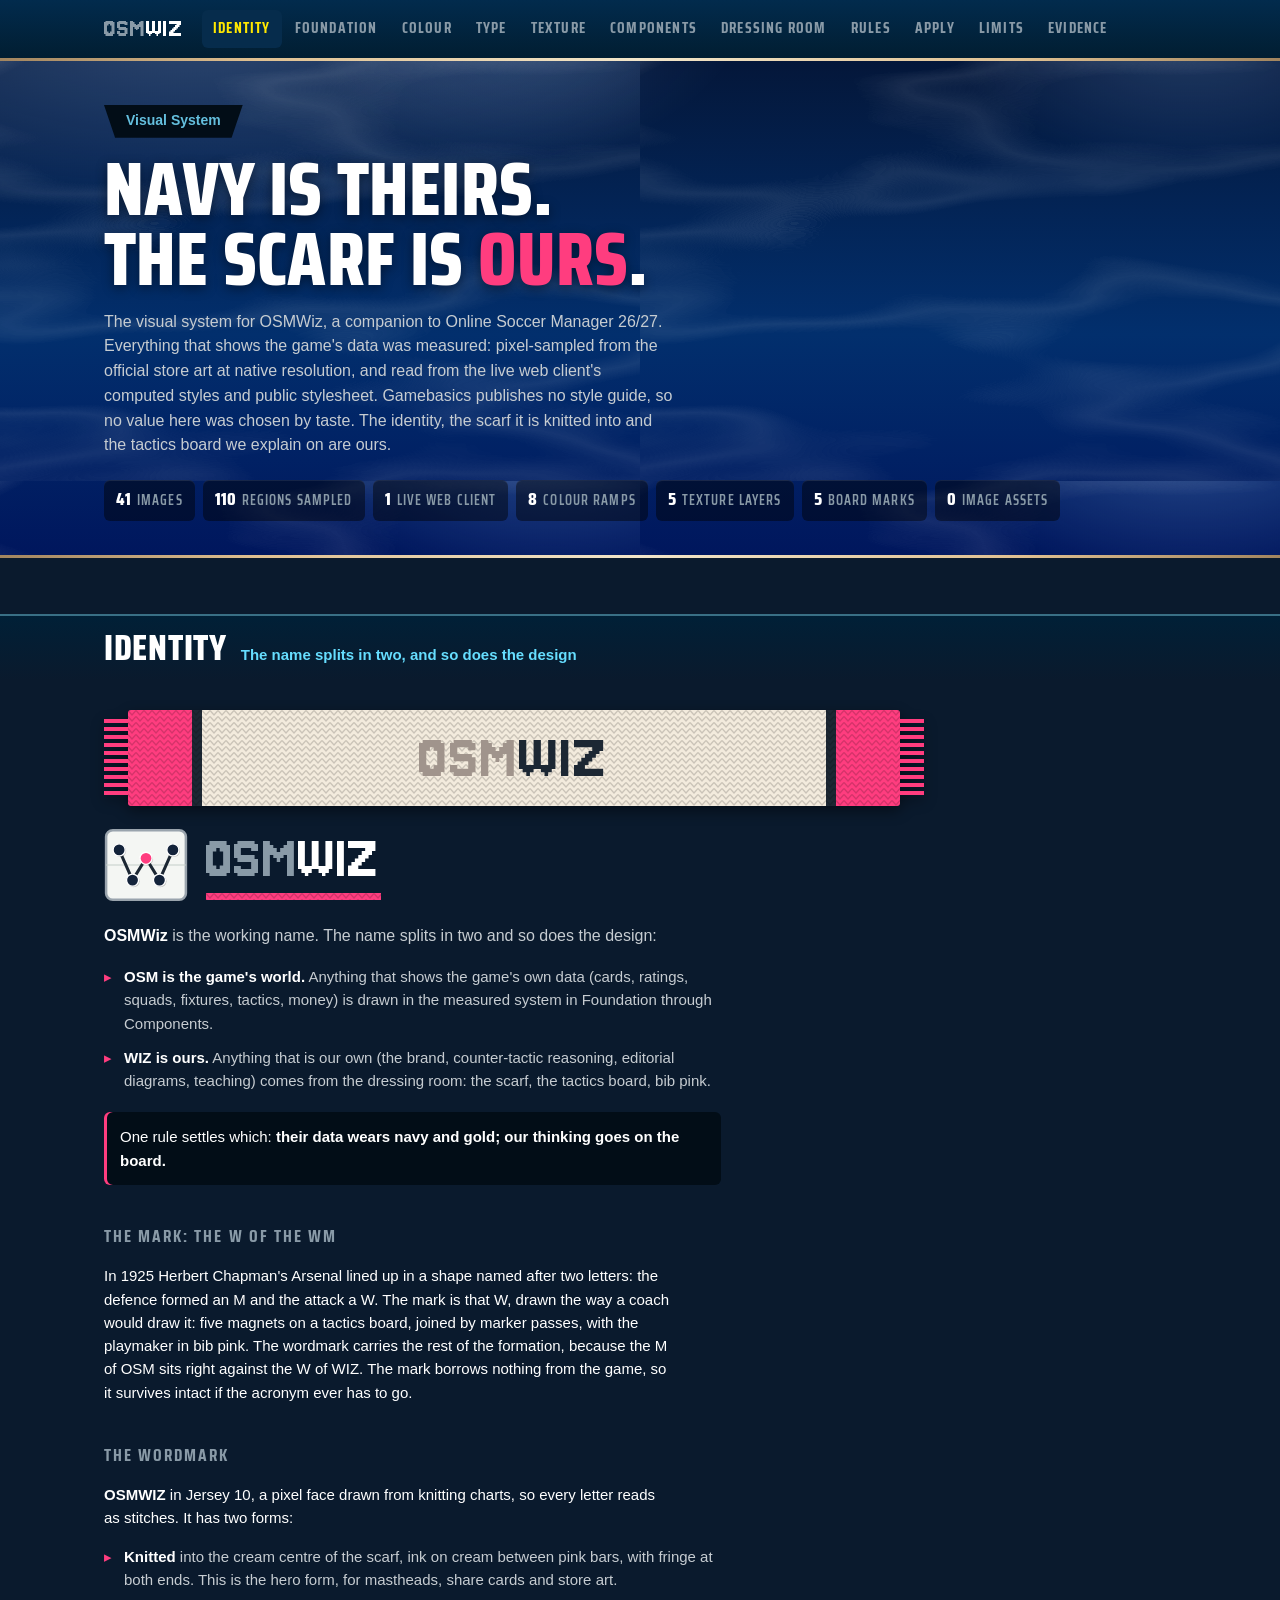
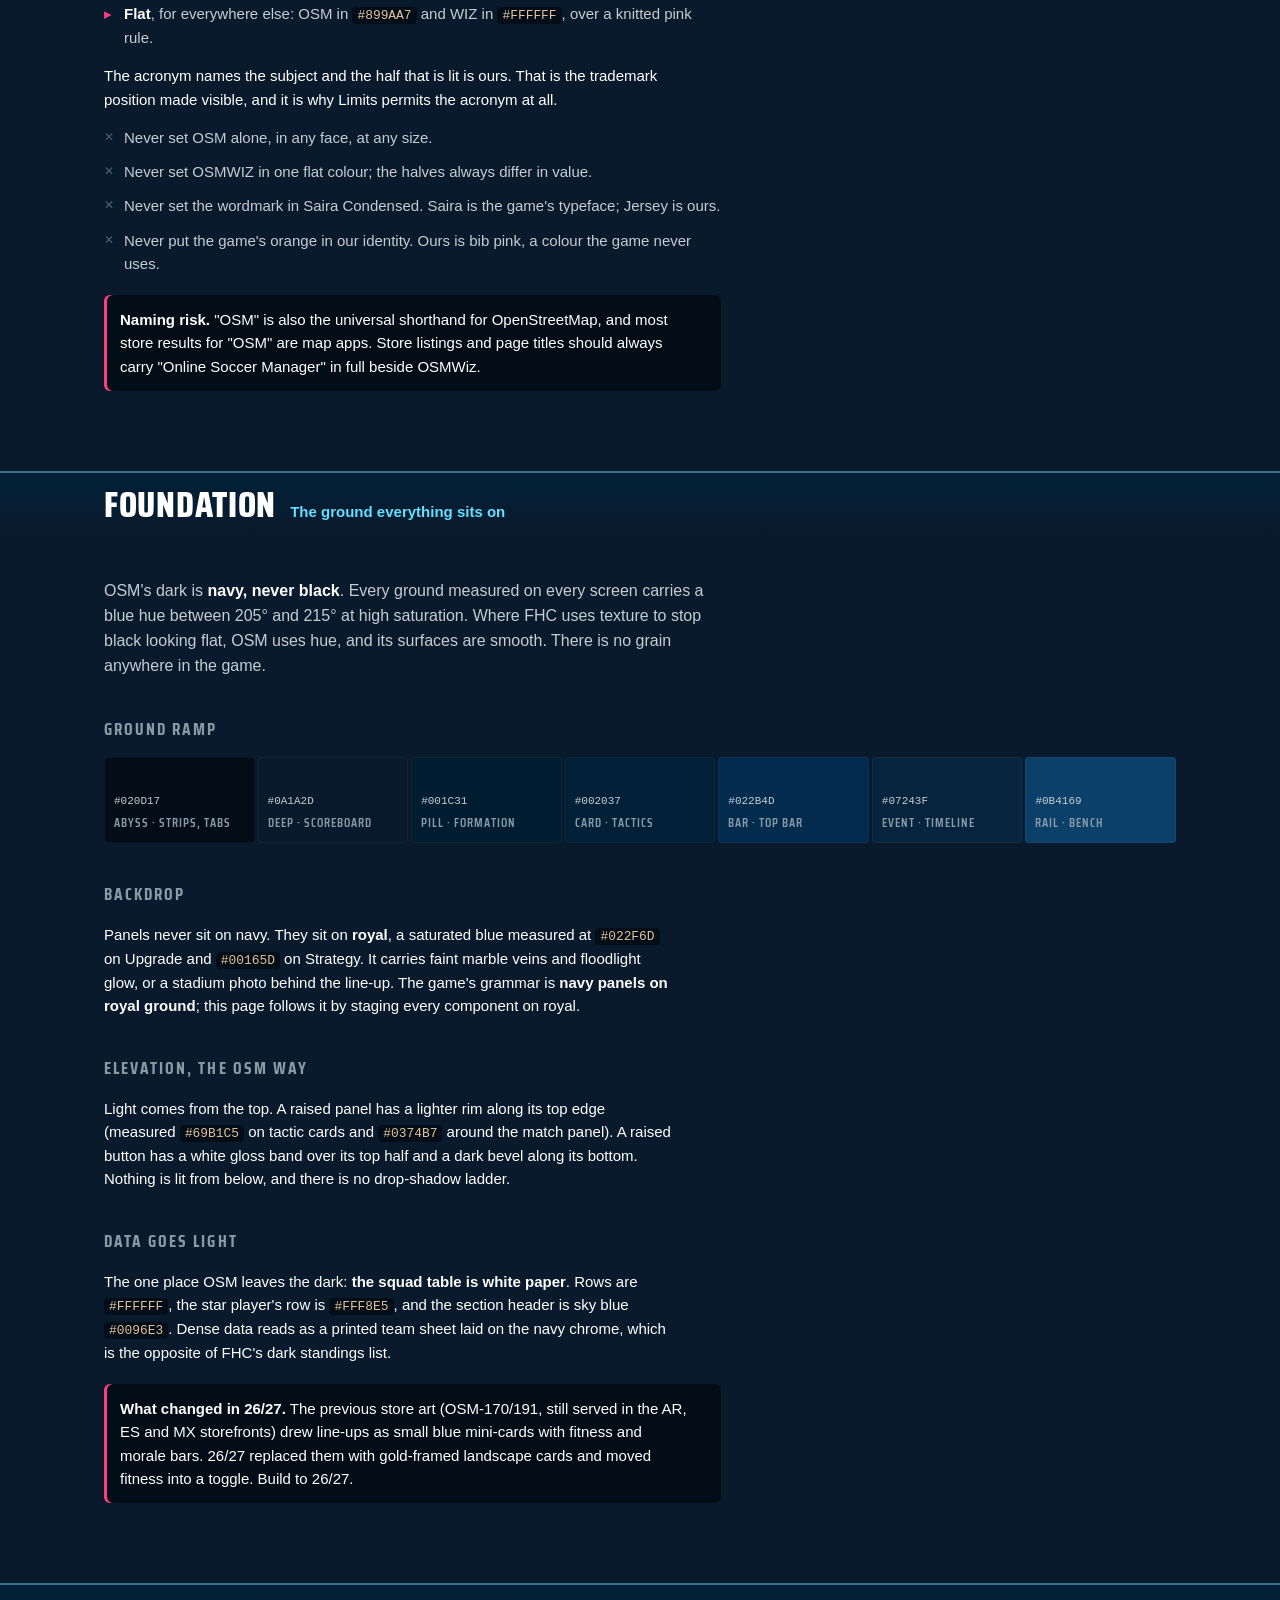
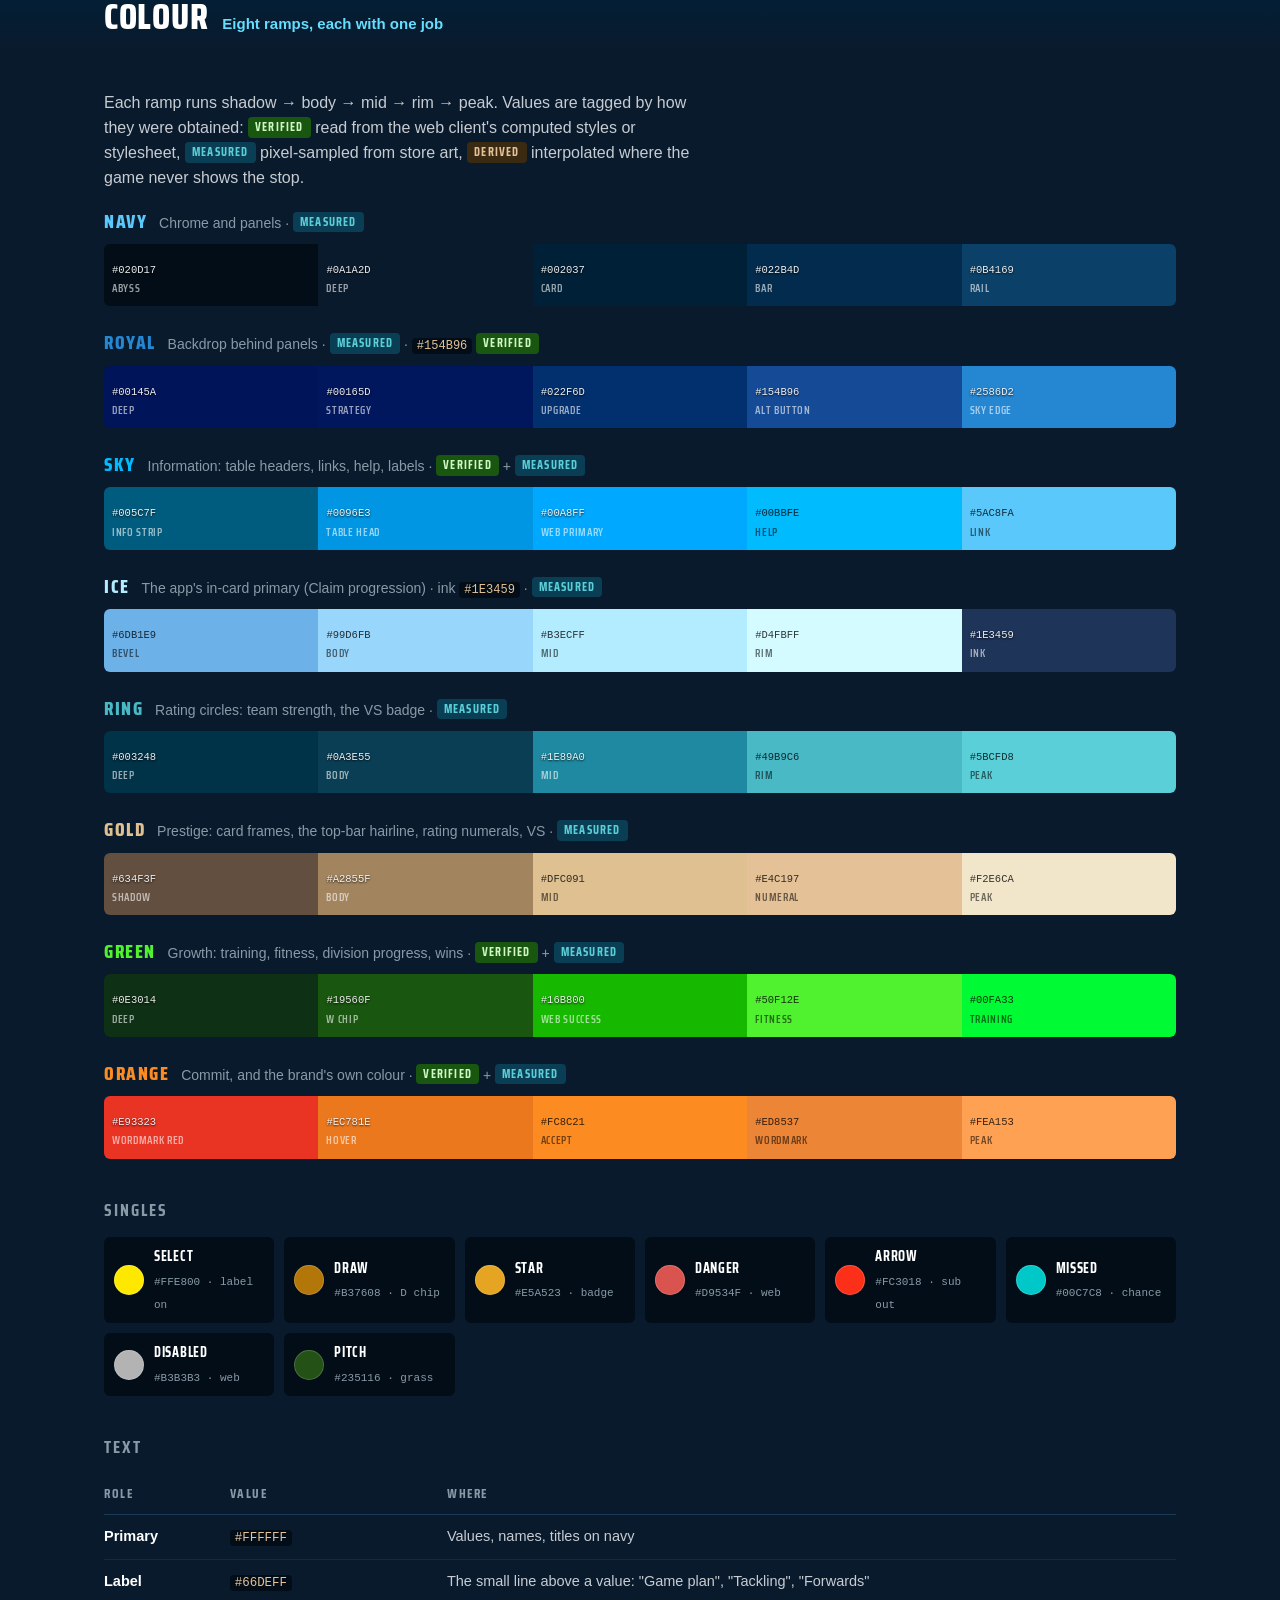
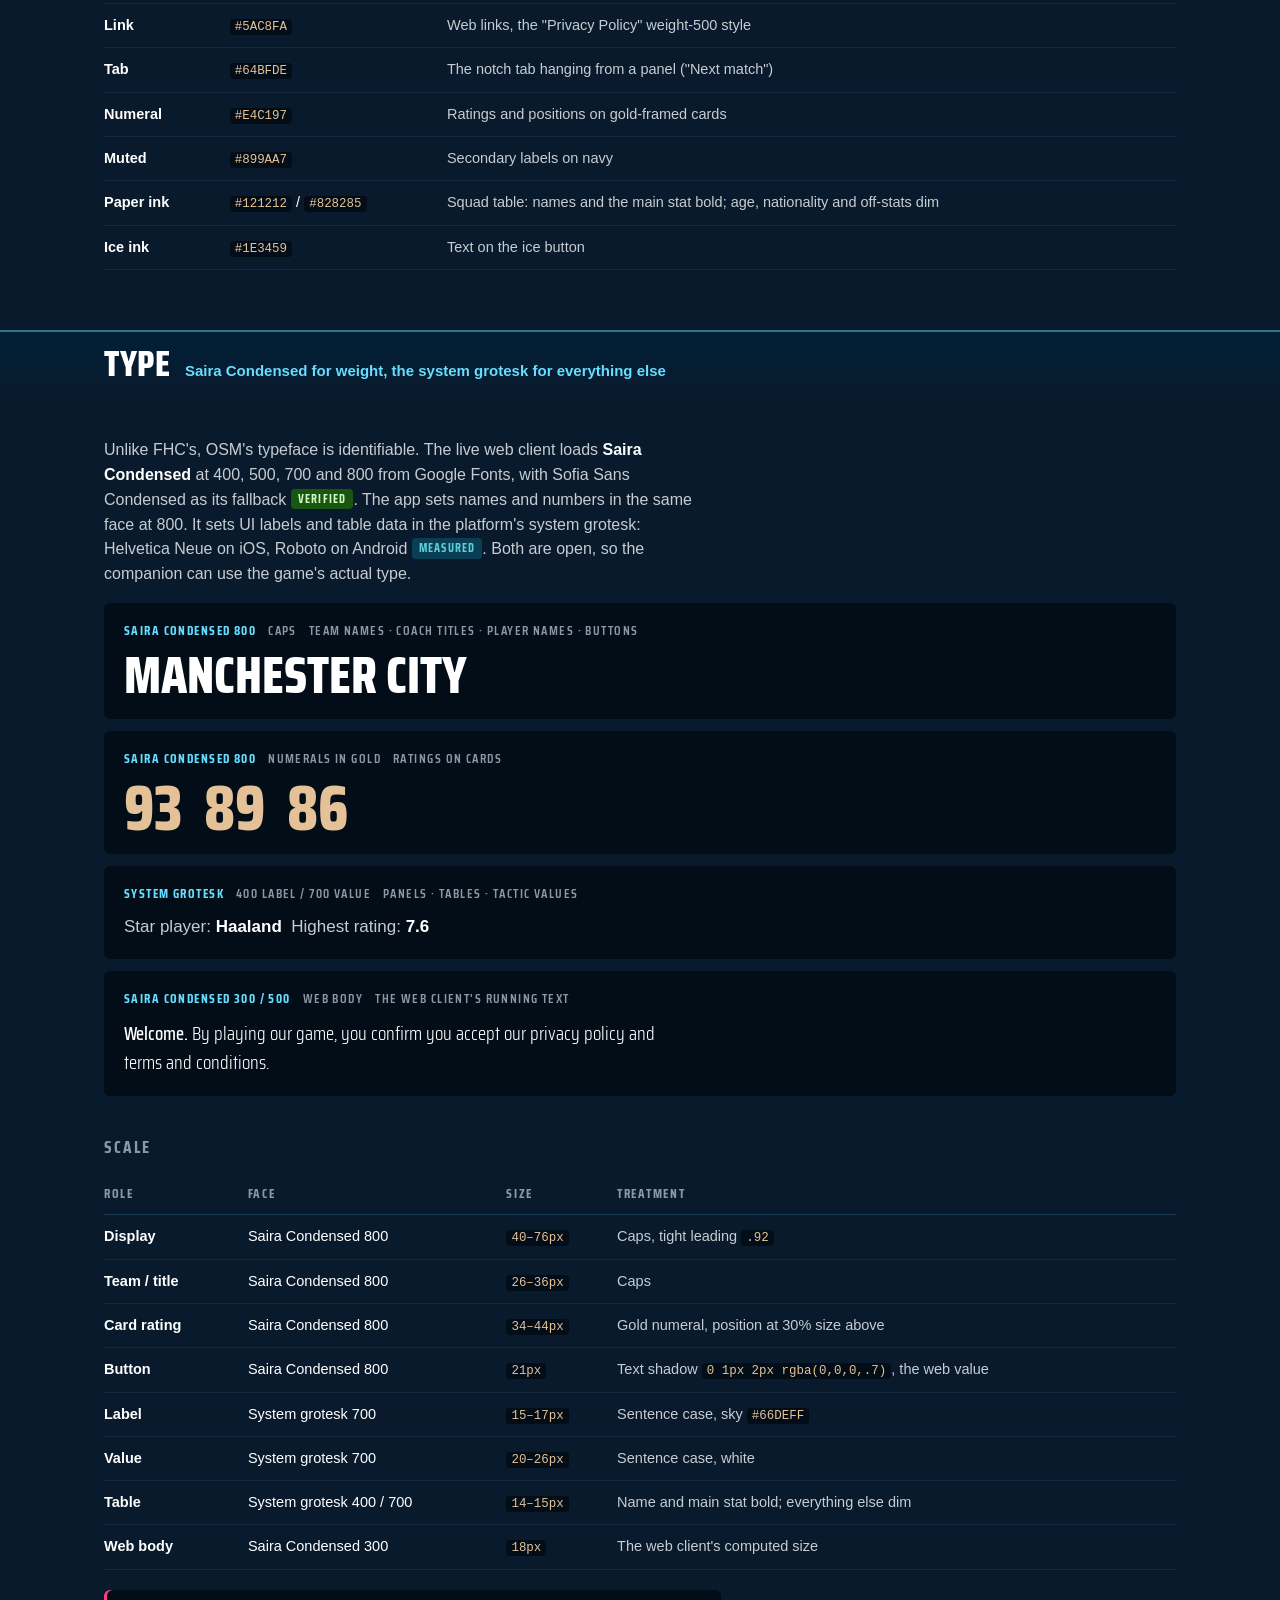
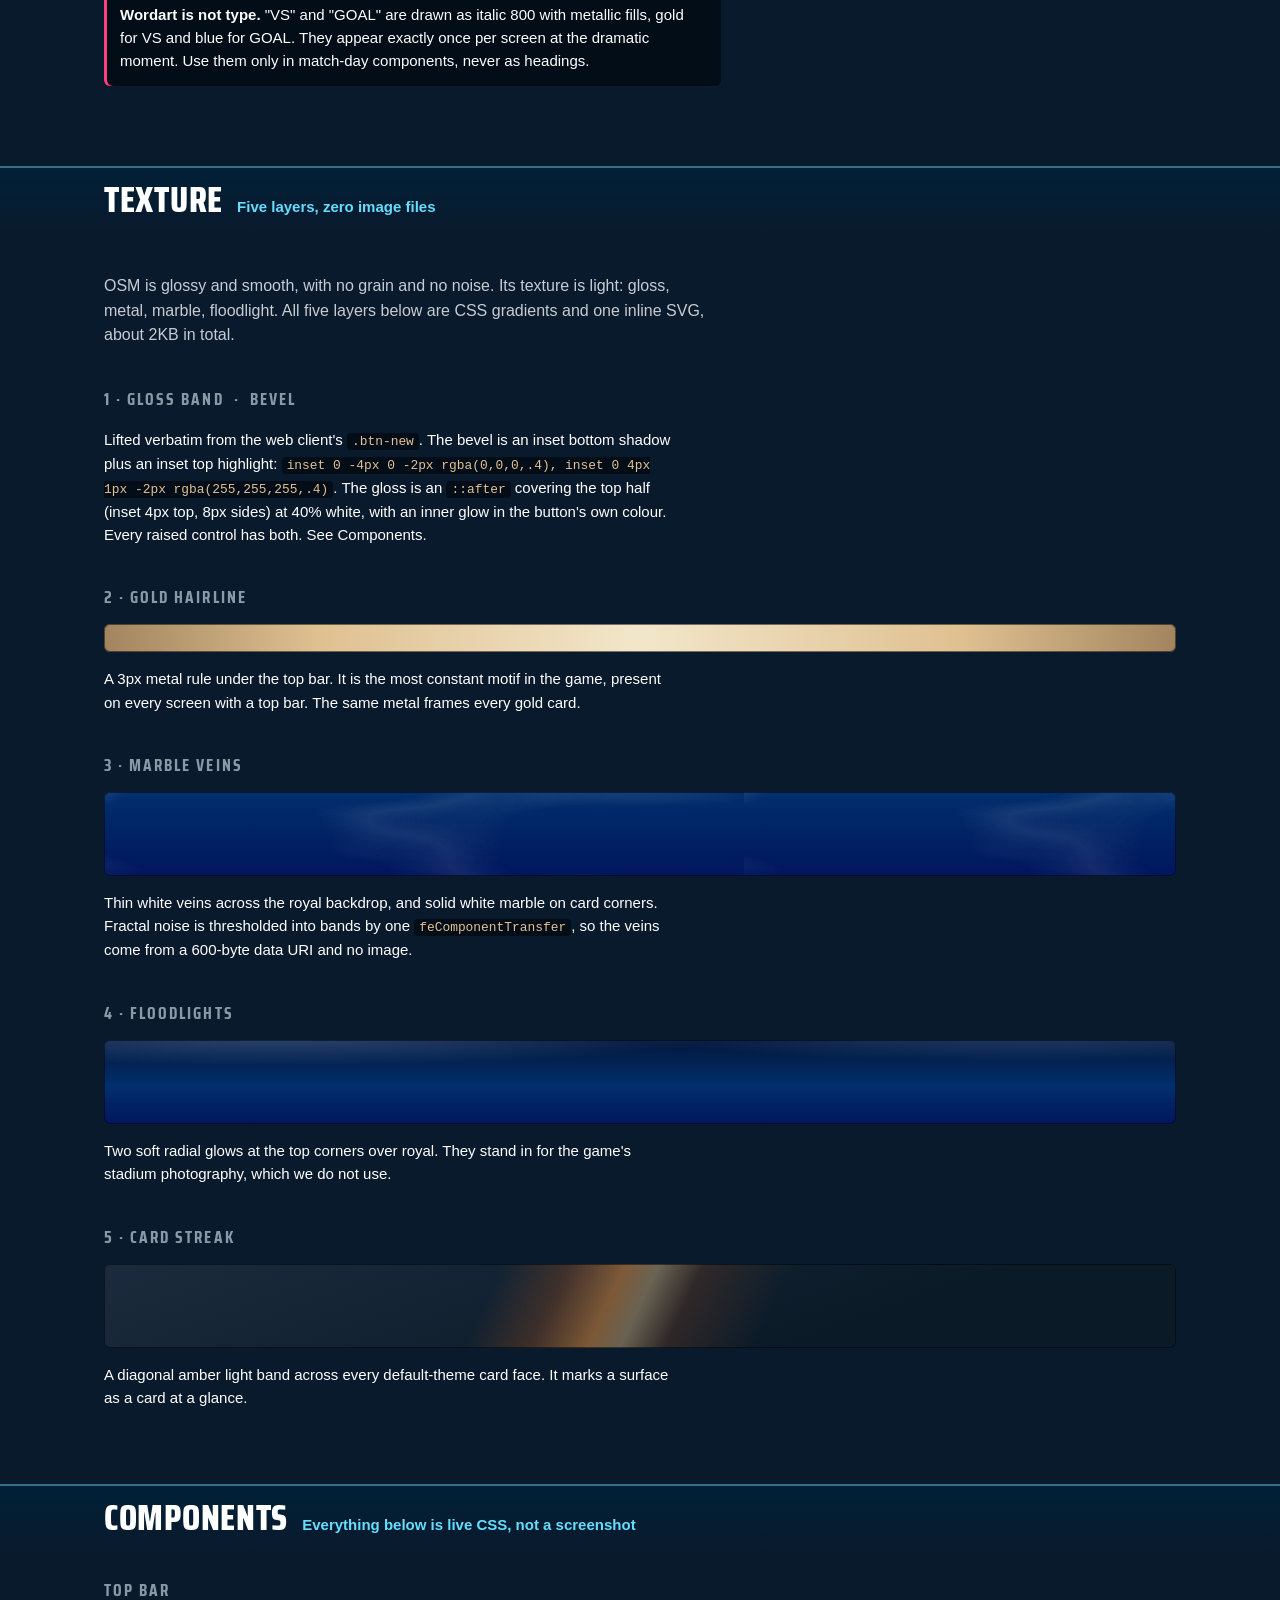
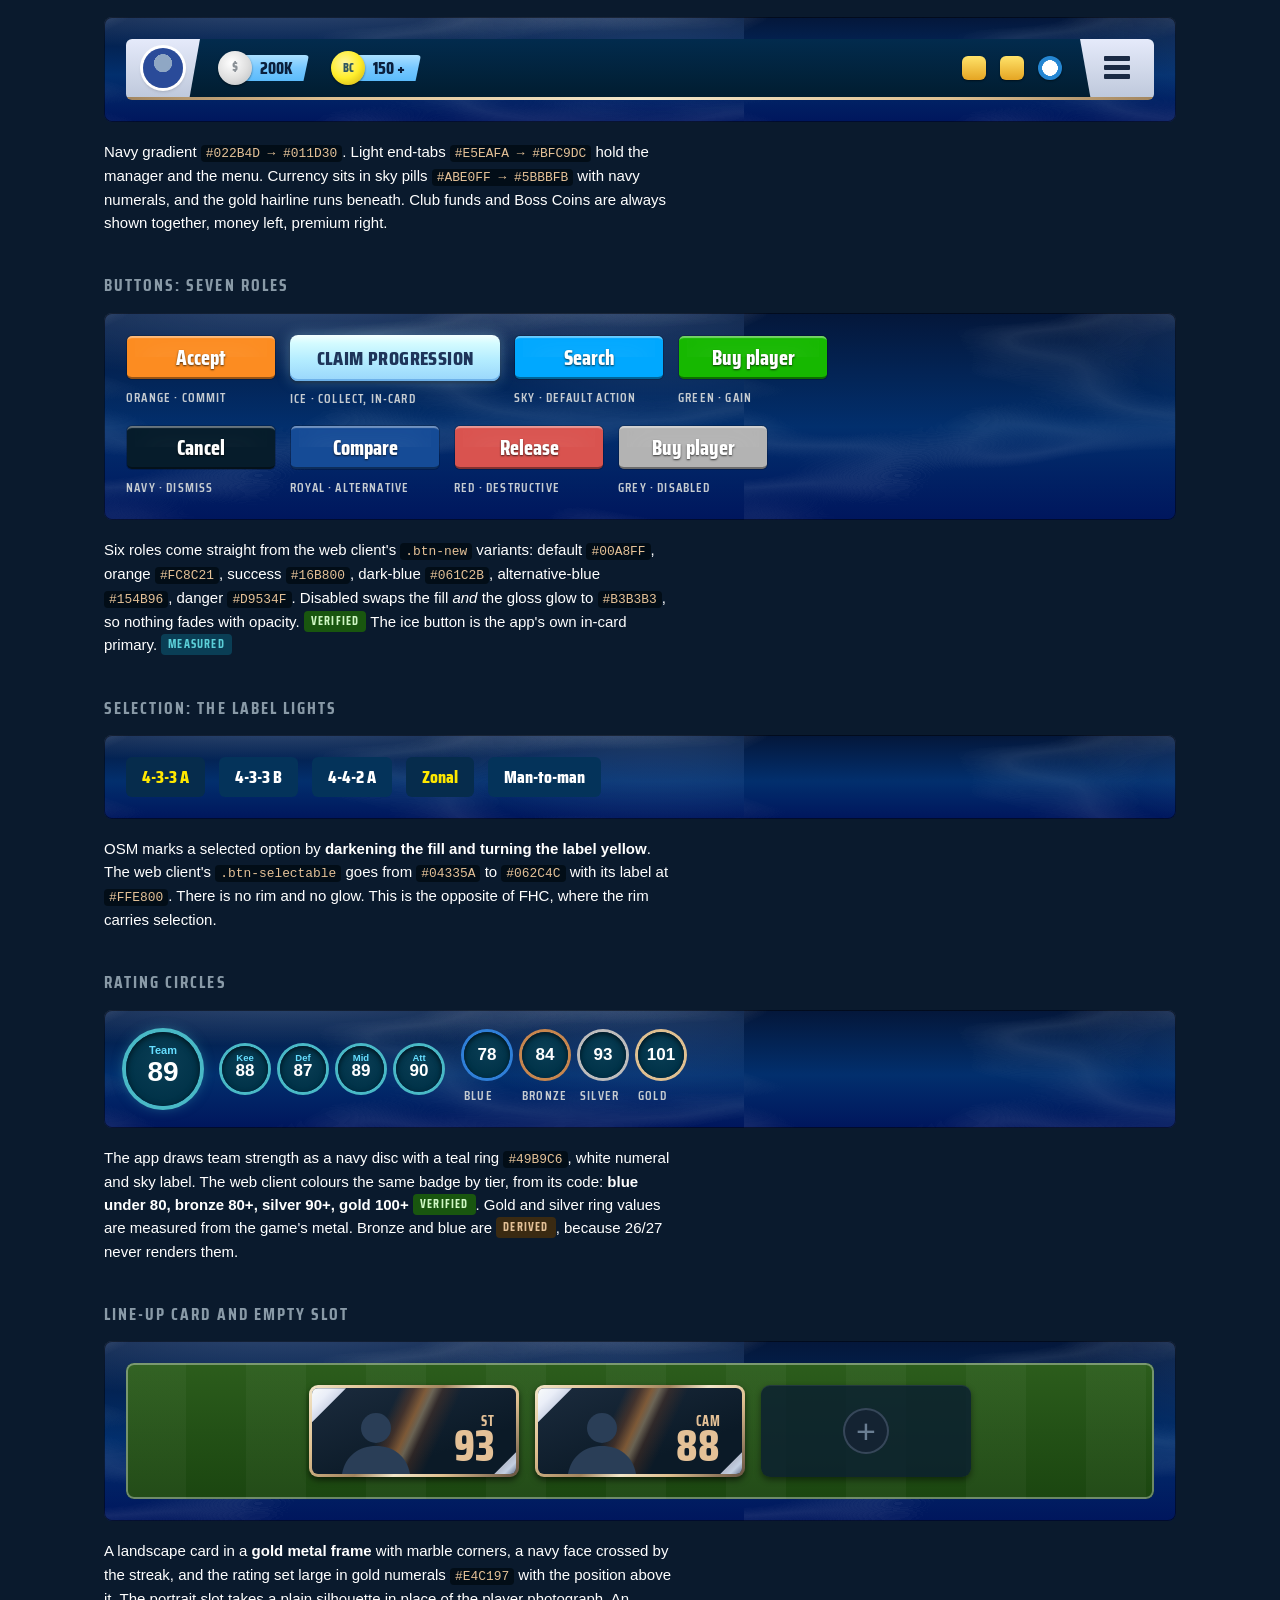
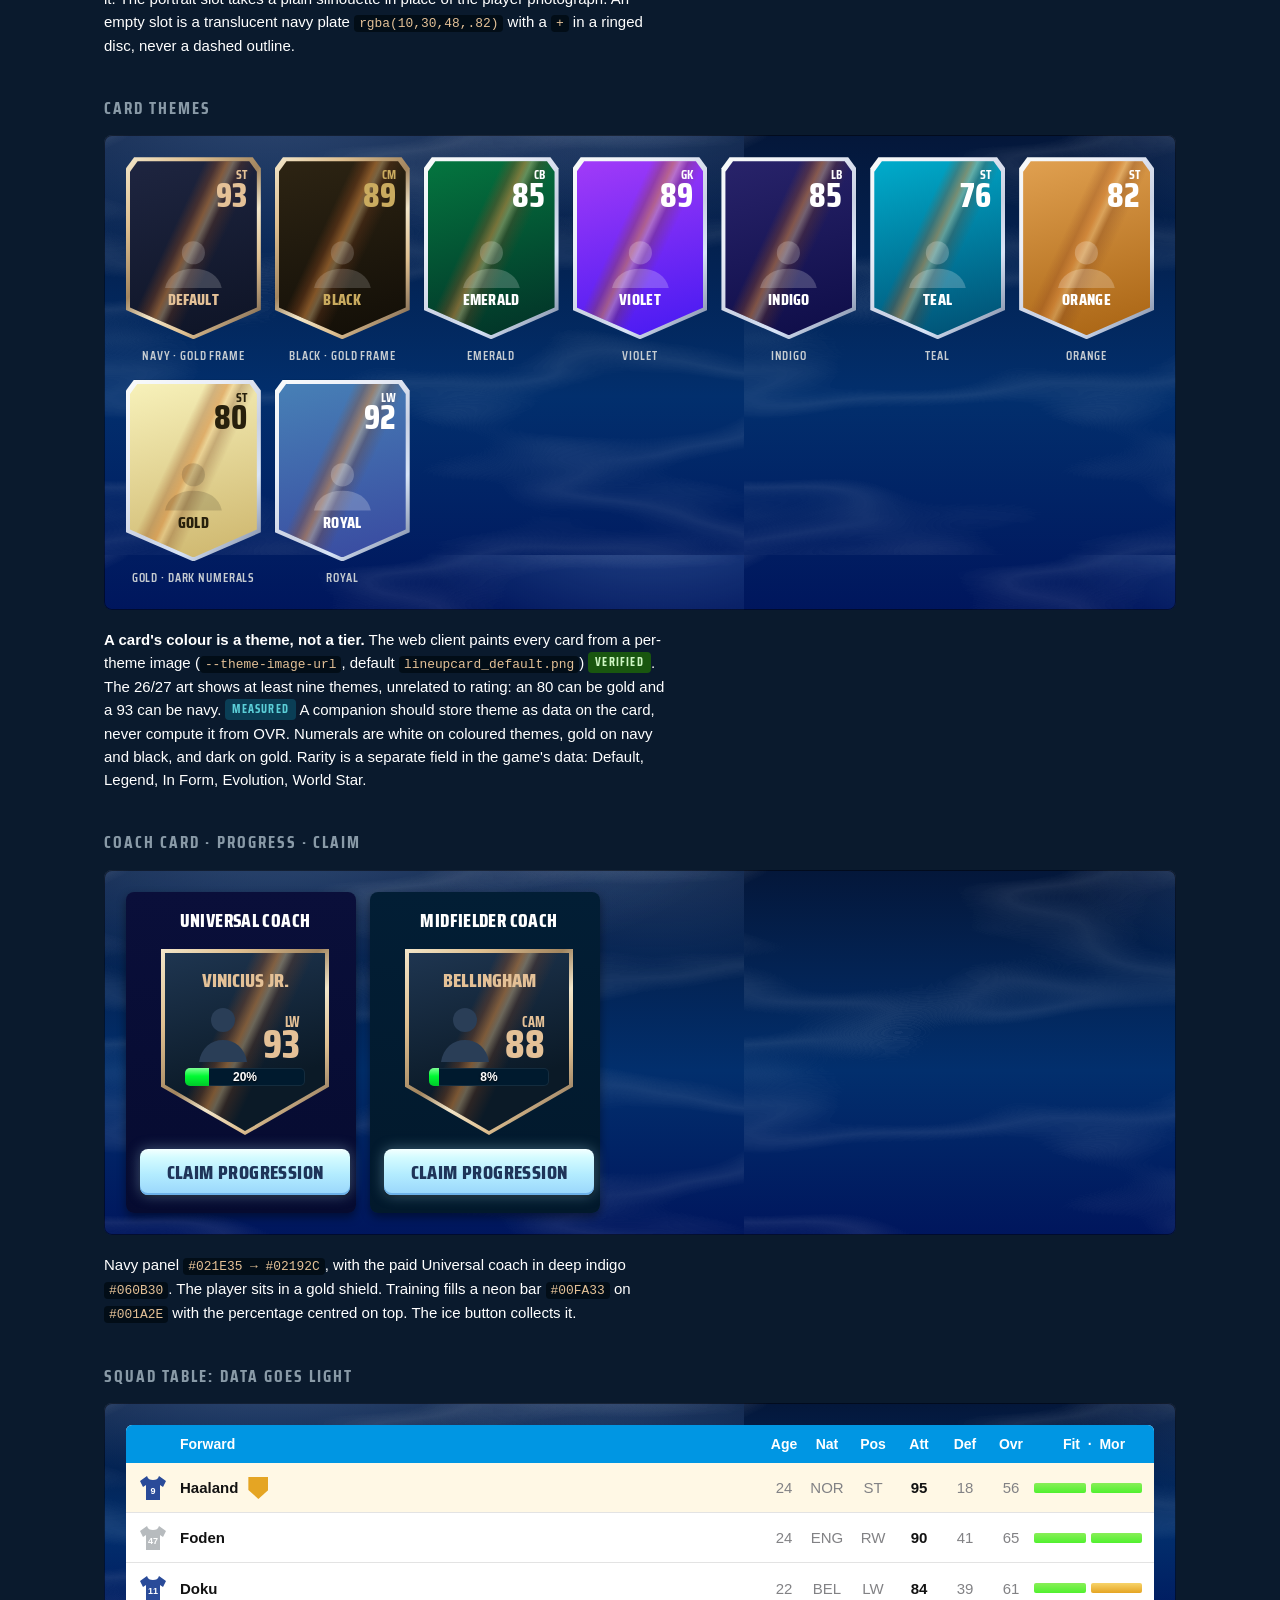
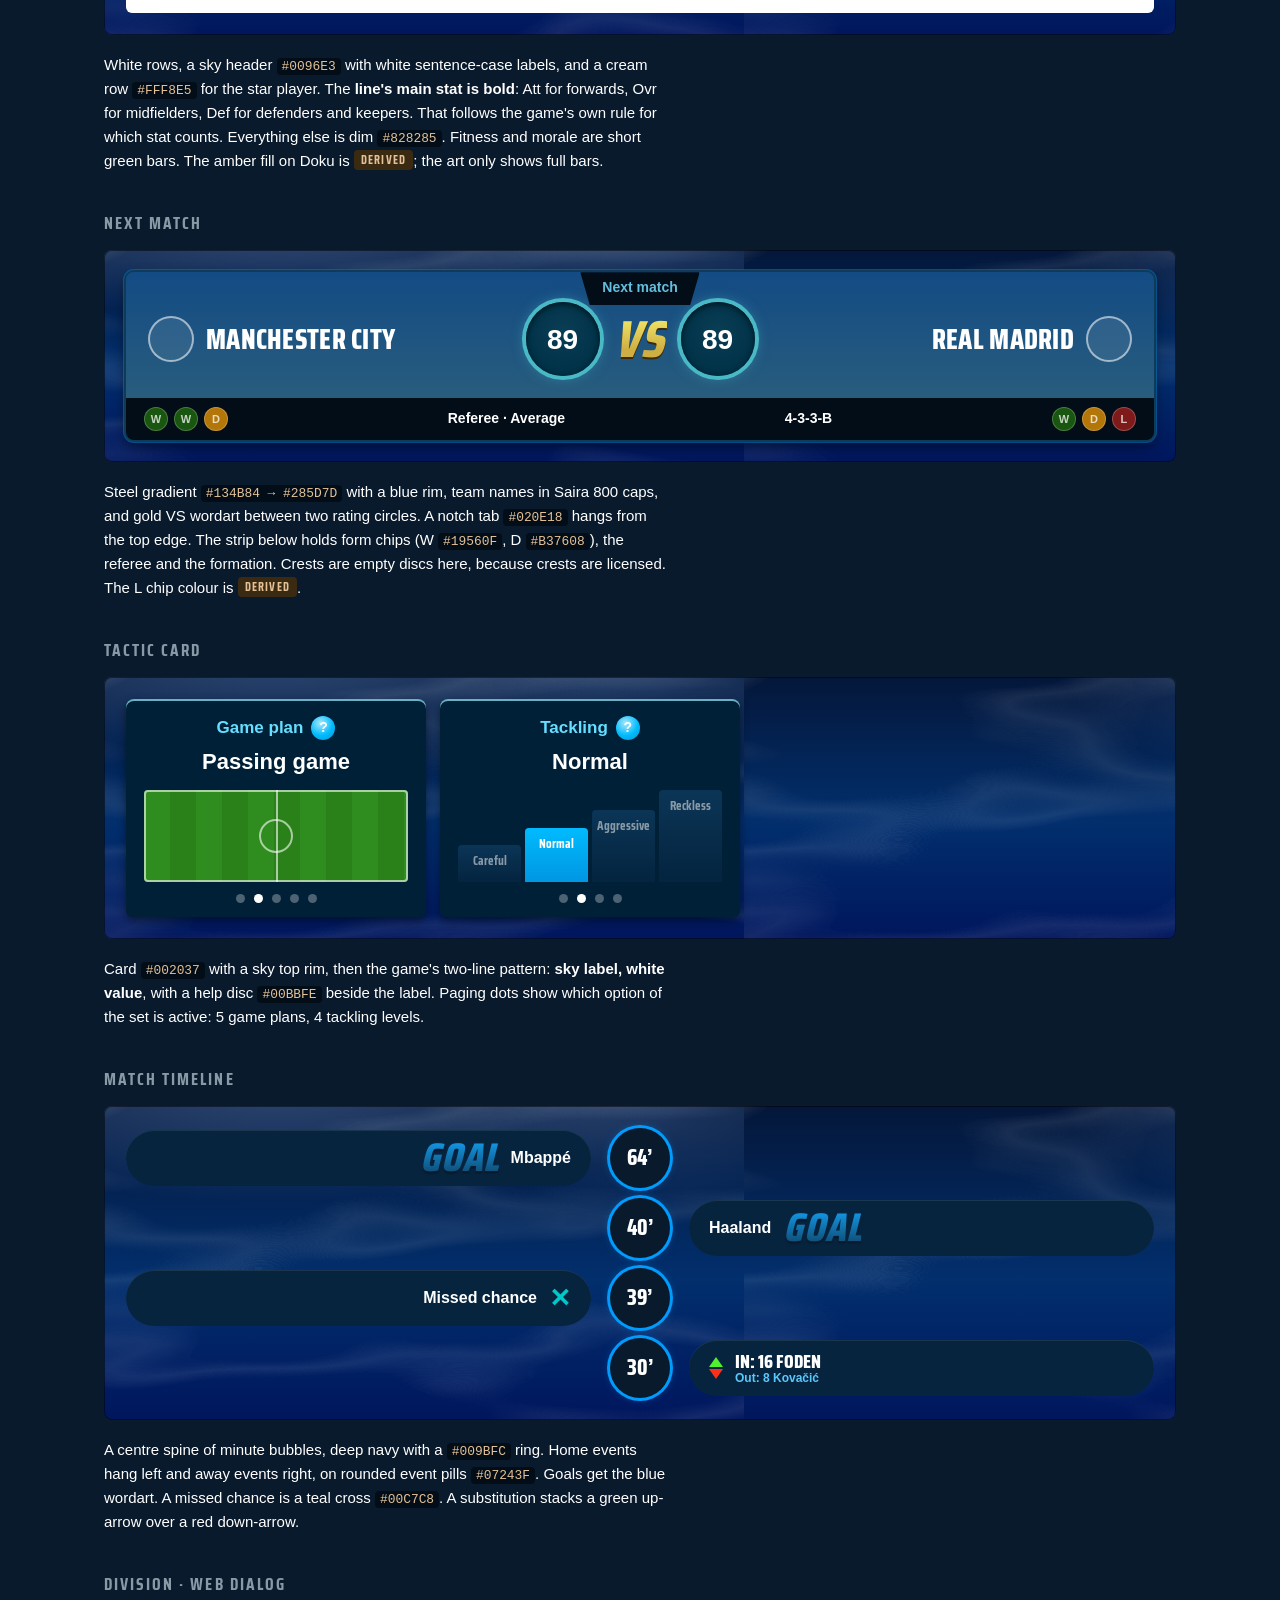
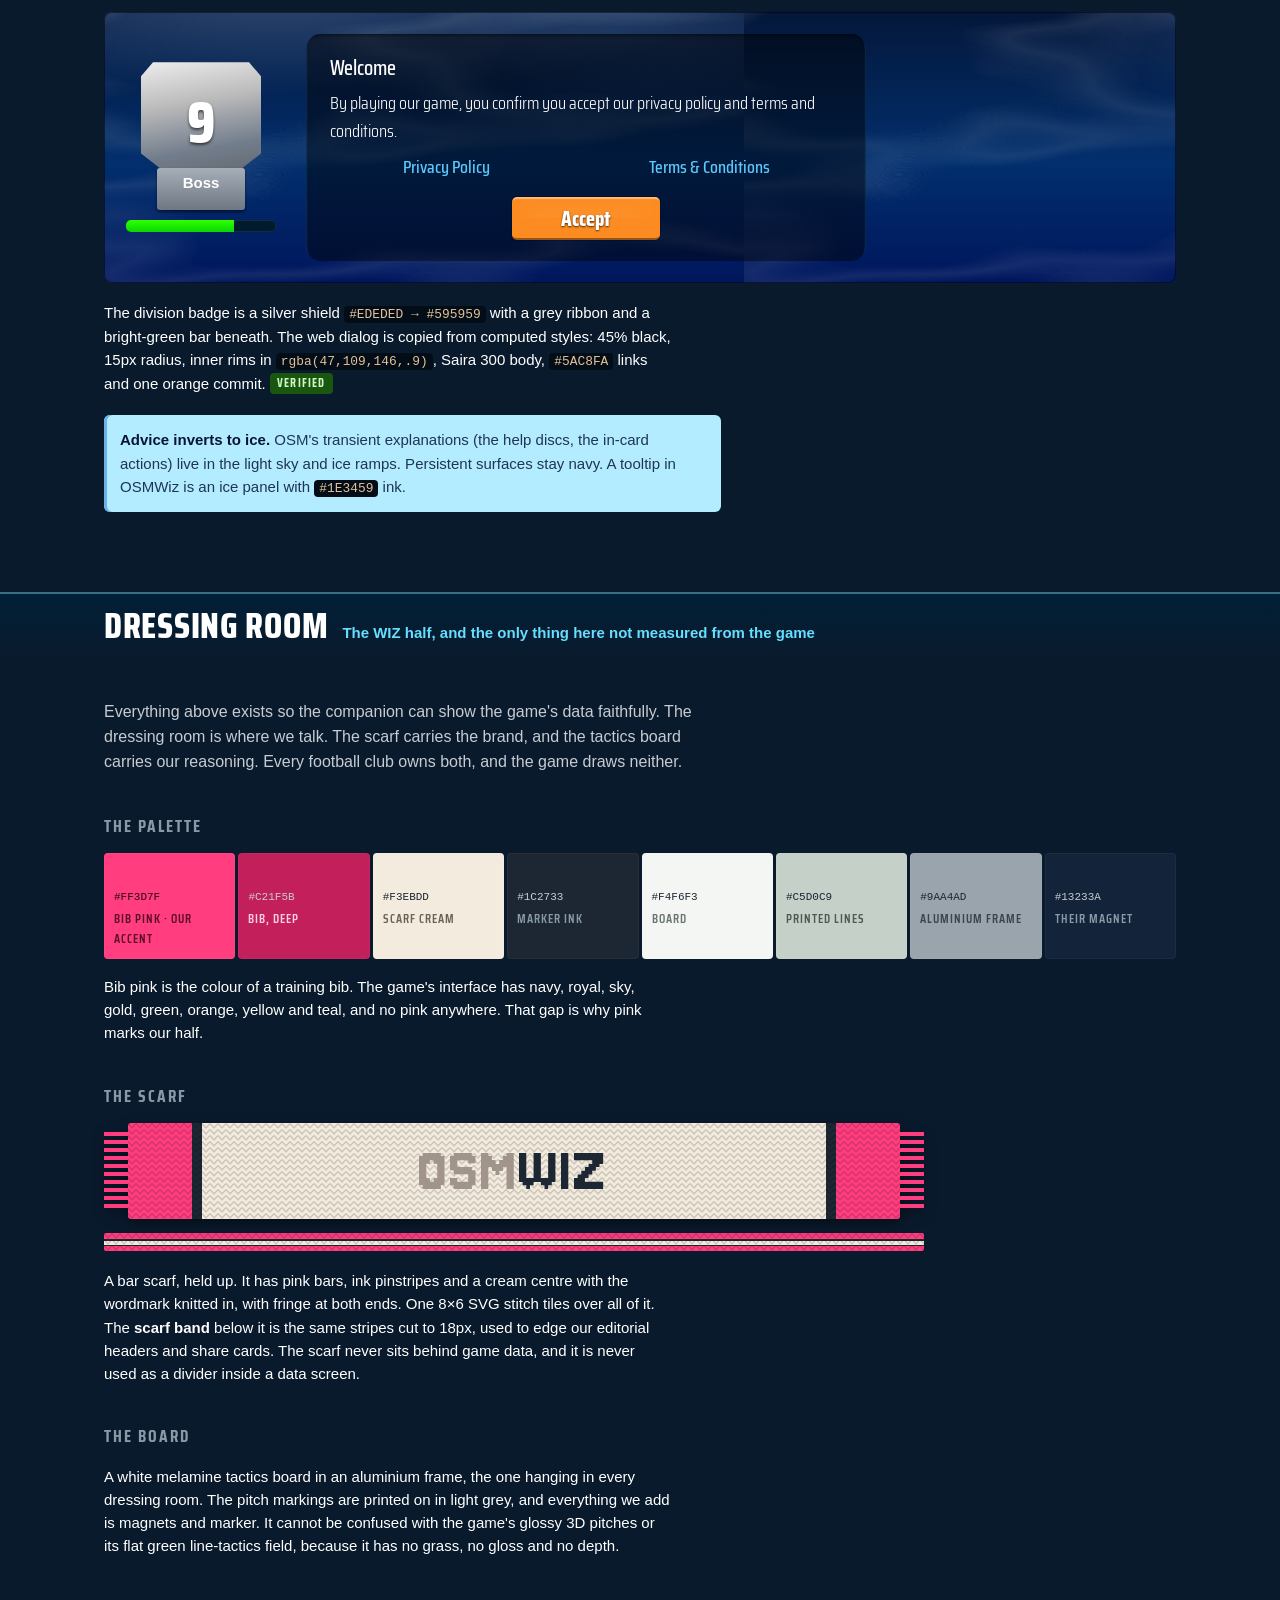
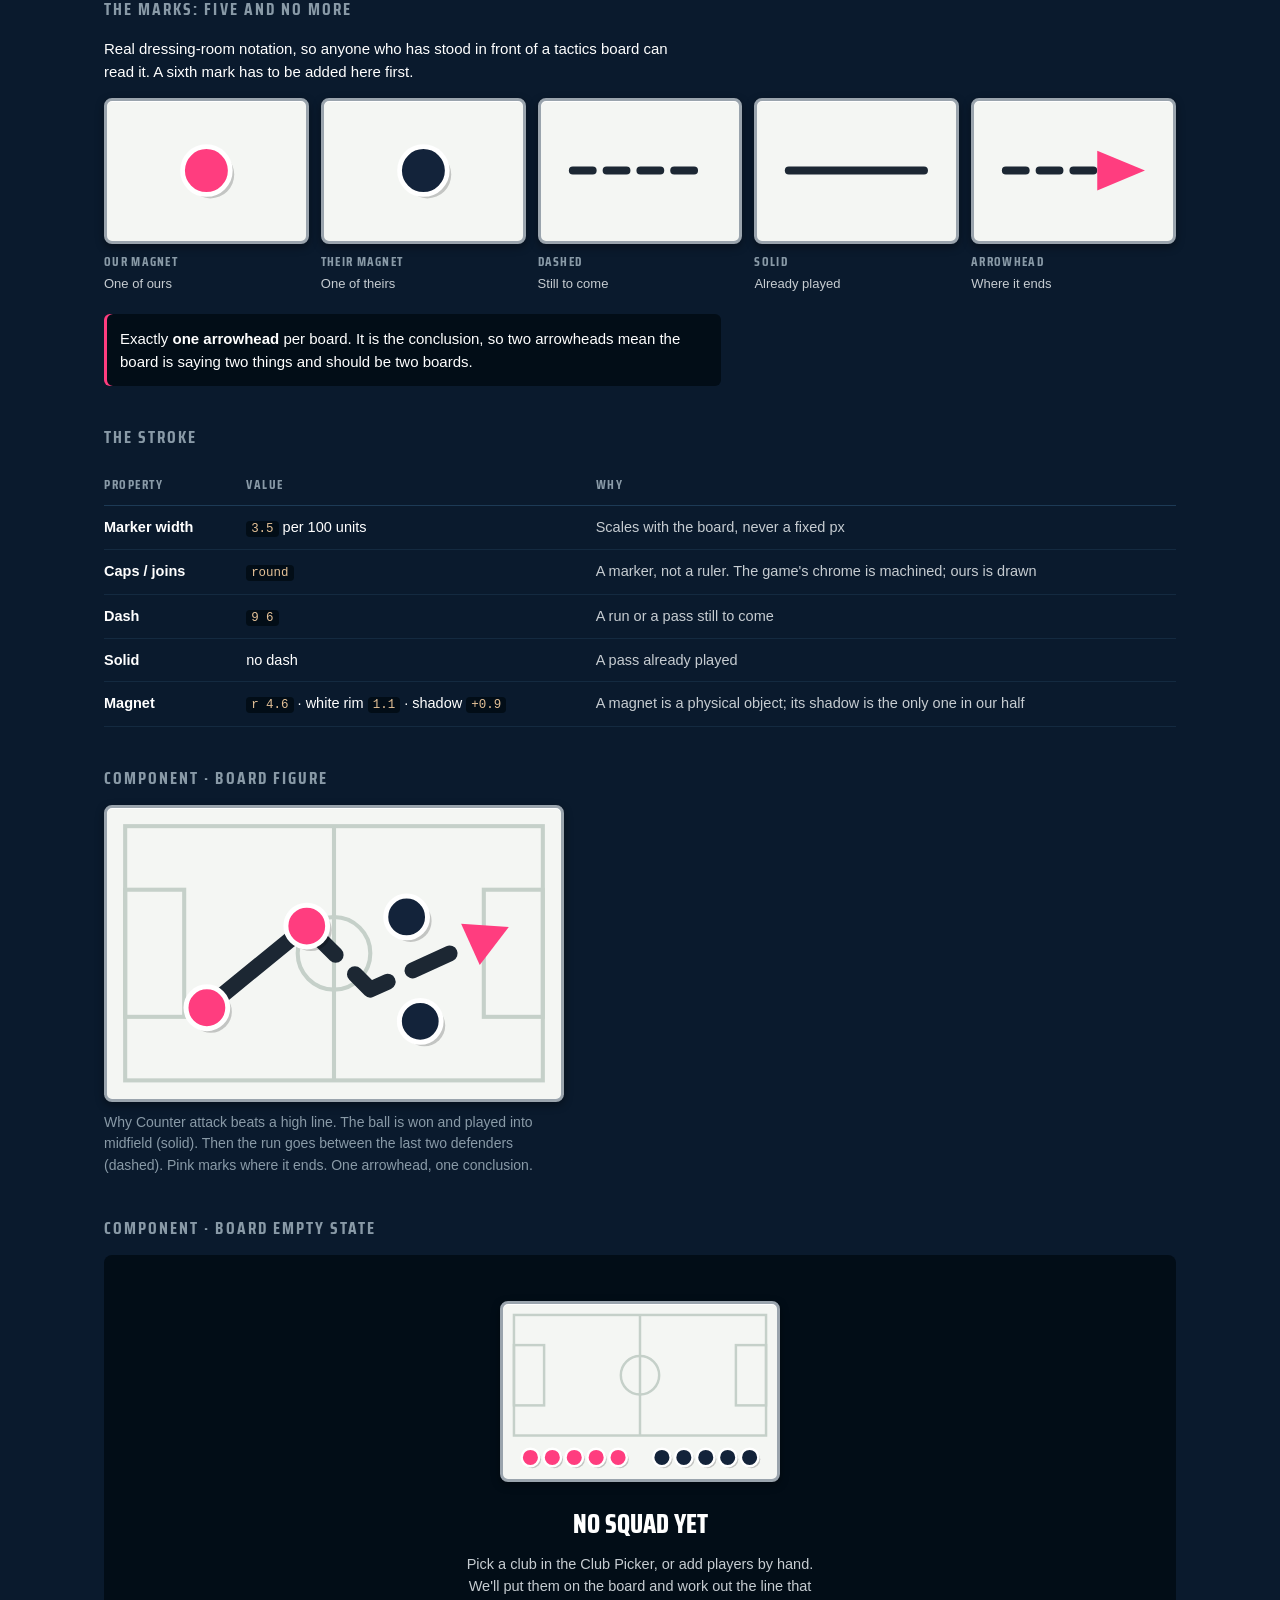
==== commit 5e5fce76: "Replace chalk with an OSMWiz dressing-room identity The chalk language belonged to FHCWiz. OSMWiz no" ====
--- a/docs/brand/OSMWiz_Visual_System.html
+++ b/docs/brand/OSMWiz_Visual_System.html
@@ -9,7 +9,7 @@
 <meta name="claude:viewport-fit-sides" content="cover">
 <link rel="preconnect" href="https://fonts.googleapis.com">
 <link rel="preconnect" href="https://fonts.gstatic.com" crossorigin>
-<link rel="stylesheet" href="https://fonts.googleapis.com/css2?family=Anton&family=Saira+Condensed:wght@300;400;500;600;700;800&display=swap">
+<link rel="stylesheet" href="https://fonts.googleapis.com/css2?family=Jersey+10&family=Saira+Condensed:wght@300;400;500;600;700;800&display=swap">
 
 <style>
 /* ============================================================
@@ -118,17 +118,20 @@
   --link:     #5AC8FA;   /* web link, computed */
   --tab-ink:  #64BFDE;   /* "Next match" notch tab */
 
-  /* chalk — the half that is ours */
-  --board:     #0D1410;
-  --board-rim: #2C3A30;
-  --chalk:     #E8F3EA;
-  --chalk-2:   #9BB0A2;
-  --pen:       #FC8C21;  /* the orange pen, reused from the game */
+  /* the dressing room — the half that is ours */
+  --bib:        #FF3D7F;  /* training-bib pink: our accent, absent from the game */
+  --bib-deep:   #C21F5B;
+  --cream:      #F3EBDD;  /* scarf cream */
+  --marker:     #1C2733;  /* dry-erase marker ink */
+  --board:      #F4F6F3;  /* white melamine tactics board */
+  --board-line: #C5D0C9;  /* printed pitch markings */
+  --board-rim:  #9AA4AD;  /* aluminium frame */
+  --magnet-them:#13233A;
 
   /* type */
   --display: 'Saira Condensed', 'Sofia Sans Condensed', 'Arial Narrow', sans-serif;
   --ui:      'Helvetica Neue', -apple-system, BlinkMacSystemFont, Roboto, 'Segoe UI', Arial, sans-serif;
-  --mark:    'Anton', 'Arial Narrow', Impact, sans-serif;
+  --mark:    'Jersey 10', 'Courier New', monospace;
 
   --maxw: 1120px;
 
@@ -149,6 +152,8 @@
     radial-gradient(60% 55% at 16% -8%, rgba(150,195,255,.30), transparent 70%),
     radial-gradient(55% 50% at 86% -10%, rgba(150,195,255,.24), transparent 70%),
     linear-gradient(180deg, #04173A 0%, var(--ro-mid) 55%, var(--ro-body) 100%);
+  /* ours: one knit stitch, 8×6, tiled over the scarf */
+  --knit: url("data:image/svg+xml,%3Csvg xmlns='http://www.w3.org/2000/svg' width='8' height='6'%3E%3Cpath d='M0 0.5 L4 5 L8 0.5' fill='none' stroke='rgba(0,0,0,0.17)' stroke-width='1.3'/%3E%3C/svg%3E");
   /* 5. the card streak */
   --streak: linear-gradient(115deg, transparent 0 36%, rgba(150,78,34,.35) 42%,
             rgba(214,136,62,.55) 47%, rgba(240,200,140,.40) 50%, rgba(120,62,30,.30) 54%, transparent 62%);
@@ -188,7 +193,7 @@
 }
 .topbar::after { content: ""; display: block; height: 3px; background: var(--hairline); }
 .topbar__in { display: flex; align-items: center; gap: 18px; min-height: 58px; }
-.topbar__brand { font-family: var(--mark); font-size: 21px; letter-spacing: .04em; white-space: nowrap; line-height: 1; }
+.topbar__brand { font-family: var(--mark); font-size: 28px; letter-spacing: .03em; white-space: nowrap; line-height: 1; }
 .topbar__brand i { font-style: normal; color: var(--ink-3); }
 .topbar nav { display: flex; gap: 2px; overflow-x: auto; scrollbar-width: none; min-width: 0; flex: 1 1 auto; }
 .topbar nav::-webkit-scrollbar { display: none; }
@@ -218,7 +223,7 @@
   font-size: clamp(40px, 7.4vw, 76px); line-height: .92; letter-spacing: .005em;
   margin: 16px 0 0; text-wrap: balance; text-shadow: 0 3px 12px rgba(0,0,0,.45);
 }
-.masthead h1 em { font-style: normal; color: var(--or-body); }
+.masthead h1 em { font-style: normal; color: var(--bib); }
 .masthead p.lede { margin: 16px 0 0; max-width: 64ch; color: var(--ink-2); font-size: 16px; }
 .stats { display: flex; flex-wrap: wrap; gap: 8px; margin: 22px 0 0; padding: 0; list-style: none; }
 .stats li {
@@ -262,7 +267,7 @@
 }
 .note {
   background: var(--abyss); border-radius: 6px; padding: 13px 16px; margin: 20px 0; max-width: 74ch;
-  box-shadow: inset 3px 0 0 var(--or-body);
+  box-shadow: inset 3px 0 0 var(--bib);
 }
 .note p { margin: 0; }
 .note--ice { background: var(--ic-mid); color: var(--ic-ink); box-shadow: inset 3px 0 0 var(--ic-shadow); }
@@ -630,29 +635,45 @@
 .welcome__links { display: flex; justify-content: space-around; gap: 14px; flex-wrap: wrap; }
 
 /* ============================================================
-   CHALK — the half that is ours
+   THE DRESSING ROOM — the half that is ours
    ============================================================ */
-.lockup { display: flex; align-items: center; gap: 16px; flex-wrap: wrap; margin-bottom: 26px; }
-.lockup svg { width: 78px; height: 68px; flex: none; }
-.wordmark { font-family: var(--mark); font-size: 46px; line-height: 1; letter-spacing: .02em; text-transform: uppercase;
-  border-bottom: 5px solid var(--pen); padding-bottom: 6px; }
-.wordmark i { font-style: normal; color: var(--ink-3); }
-
-.board { background: var(--board); border: 2px solid var(--board-rim); border-radius: 9px; overflow: hidden; }
+.lockup { display: flex; align-items: center; gap: 18px; flex-wrap: wrap; margin-bottom: 22px; }
+.lockup svg { width: 84px; height: 74px; flex: none; }
+.wm { position: relative; font-family: var(--mark); font-size: clamp(46px, 8vw, 64px); line-height: .9; letter-spacing: .02em; padding-bottom: 12px; }
+.wm i { font-style: normal; color: var(--ink-3); }
+.wm::after { content: ""; position: absolute; left: 0; right: 0; bottom: 0; height: 7px; background: var(--knit), var(--bib); }
+
+/* the scarf — a bar scarf held up */
+.scarf { display: flex; align-items: center; max-width: 820px; margin: 4px 0 22px; filter: drop-shadow(0 5px 7px rgba(0,0,0,.45)); }
+.scarf__fringe { flex: 0 0 24px; height: 78px; background: repeating-linear-gradient(180deg, var(--bib) 0 4px, transparent 4px 8px); }
+.scarf__fringe--r { background: repeating-linear-gradient(180deg, var(--bib) 0 4px, transparent 4px 8px); }
+.scarf__body { flex: 1 1 auto; min-width: 0; display: flex; height: 96px; border-radius: 3px; overflow: hidden; }
+.scarf__body > span { background-image: var(--knit); }
+.scarf__bar { flex: 0 0 clamp(26px, 7vw, 64px); background-color: var(--bib); }
+.scarf__pin { flex: 0 0 clamp(6px, 1.4vw, 10px); background-color: var(--marker); }
+.scarf__mid { flex: 1 1 auto; min-width: 0; display: grid; place-items: center; background-color: var(--cream);
+  font-family: var(--mark); font-size: clamp(34px, 8.4vw, 68px); line-height: 1; letter-spacing: .03em; color: var(--marker); }
+.scarf__mid i { font-style: normal; color: #A0948C; }
+.band { height: 18px; max-width: 820px; border-radius: 2px; margin: -8px 0 18px;
+  background: var(--knit), linear-gradient(180deg, var(--bib) 0 36%, var(--marker) 36% 46%, var(--cream) 46% 64%, var(--marker) 64% 74%, var(--bib) 74%); }
+
+/* the board — a white melamine tactics board in an aluminium frame */
+.board { background: var(--board); border: 3px solid var(--board-rim); border-radius: 8px; overflow: hidden;
+  box-shadow: inset 0 1px 0 #fff, 0 3px 8px rgba(0,0,0,.4); }
 .board svg { display: block; width: 100%; height: auto; }
-figure.chalkfig { margin: 0; max-width: 440px; }
-figure.chalkfig figcaption { margin-top: 10px; font-size: 14px; color: var(--ink-3); }
+figure.boardfig { margin: 0; max-width: 460px; }
+figure.boardfig figcaption { margin-top: 10px; font-size: 14px; color: var(--ink-3); }
 .vocab { display: grid; grid-template-columns: repeat(auto-fit, minmax(128px, 1fr)); gap: 12px; }
 .vocab figure { margin: 0; }
 .vocab figcaption { margin-top: 8px; font-family: var(--display); font-weight: 700; font-size: 13px; letter-spacing: .1em; text-transform: uppercase; color: var(--ink-3); }
 .vocab b { display: block; color: var(--ink-2); font-family: var(--ui); font-weight: 500; font-size: 13px; letter-spacing: 0; text-transform: none; margin-top: 2px; }
 .emptydemo { background: var(--abyss); border-radius: 8px; padding: 46px 20px; text-align: center; }
-.emptydemo .board { max-width: 240px; margin: 0 auto 22px; }
+.emptydemo .board { max-width: 280px; margin: 0 auto 22px; }
 .emptydemo h4 { margin: 0 0 8px; font-family: var(--display); font-weight: 800; font-size: 26px; text-transform: uppercase; }
 .emptydemo p { margin: 0 auto; max-width: 46ch; color: var(--ink-2); font-size: 14.5px; }
 .nope { display: grid; grid-template-columns: repeat(auto-fit, minmax(240px, 1fr)); gap: 3px; }
 .nope div { background: var(--abyss); border-radius: 4px; padding: 15px 17px; }
-.nope b { display: block; font-family: var(--display); font-weight: 800; font-size: 15px; letter-spacing: .06em; text-transform: uppercase; color: var(--or-peak); margin-bottom: 4px; }
+.nope b { display: block; font-family: var(--display); font-weight: 800; font-size: 15px; letter-spacing: .06em; text-transform: uppercase; color: var(--bib); margin-bottom: 4px; }
 .nope span { color: var(--ink-2); font-size: 14px; }
 
 /* rules */
@@ -664,11 +685,11 @@
 .rule.is-green h4 { color: var(--gr-bar); }
 .rule.is-yellow h4 { color: var(--select); }
 .rule.is-orange h4 { color: var(--or-body); }
-.rule.is-chalk h4 { color: var(--chalk); }
+.rule.is-bib h4 { color: var(--bib); }
 
 ul.clean { list-style: none; padding: 0; margin: 0; display: flex; flex-direction: column; gap: 11px; max-width: 74ch; }
 ul.clean li { padding-left: 20px; position: relative; color: var(--ink-2); }
-ul.clean li::before { content: "▸"; position: absolute; left: 0; top: 0; color: var(--or-body); }
+ul.clean li::before { content: "▸"; position: absolute; left: 0; top: 0; color: var(--bib); }
 ul.clean li b { color: var(--ink); }
 ul.clean.no li::before { content: "✕"; color: var(--ink-4); font-size: 12px; top: 2px; }
 
@@ -693,7 +714,7 @@
       <a href="#type">Type</a>
       <a href="#texture">Texture</a>
       <a href="#components">Components</a>
-      <a href="#chalk">Chalk</a>
+      <a href="#room">Dressing room</a>
       <a href="#rules">Rules</a>
       <a href="#apply">Apply</a>
       <a href="#limits">Limits</a>
@@ -705,18 +726,18 @@
 <div class="masthead">
   <div class="wrap masthead__body">
     <span class="notch">Visual System</span>
-    <h1>Navy is theirs.<br>Chalk is <em>ours</em>.</h1>
+    <h1>Navy is theirs.<br>The scarf is <em>ours</em>.</h1>
     <p class="lede">The visual system for OSMWiz, a companion to Online&nbsp;Soccer&nbsp;Manager&nbsp;26/27.
       Everything that shows the game's data was measured: pixel-sampled from the official store art at native
       resolution, and read from the live web client's computed styles and public stylesheet. Gamebasics publishes
-      no style guide, so no value here was chosen by taste. The identity, and the chalk it is drawn in, are ours.</p>
+      no style guide, so no value here was chosen by taste. The identity, the scarf it is knitted into and the tactics board we explain on are ours.</p>
     <ul class="stats">
       <li><b>41</b>Images</li>
       <li><b>110</b>Regions sampled</li>
       <li><b>1</b>Live web client</li>
       <li><b>8</b>Colour ramps</li>
       <li><b>5</b>Texture layers</li>
-      <li><b>5</b>Chalk marks</li>
+      <li><b>5</b>Board marks</li>
       <li><b>0</b>Image assets</li>
     </ul>
   </div>
@@ -728,41 +749,42 @@
 <section id="identity">
   <div class="sec-head"><div class="wrap sec-head__in"><h2>Identity</h2><p>The name splits in two, and so does the design</p></div></div>
   <div class="wrap sec-body">
+    <div class="scarf" role="img" aria-label="The OSMWiz scarf"><span class="scarf__fringe"></span><div class="scarf__body"><span class="scarf__bar"></span><span class="scarf__pin"></span><span class="scarf__mid"><span><i>OSM</i>WIZ</span></span><span class="scarf__pin"></span><span class="scarf__bar"></span></div><span class="scarf__fringe scarf__fringe--r"></span></div>
     <div class="lockup">
-      <svg viewBox="0 0 100 88" role="img" aria-label="OSMWiz mark">
-        <rect x="2" y="2" width="96" height="84" rx="6" fill="#0D1410" stroke="#2C3A30" stroke-width="2"/>
-        <path d="M20 26 L33 62 L48 38" fill="none" stroke="#E8F3EA" stroke-width="5.5" stroke-linejoin="round" stroke-linecap="round"/>
-        <path d="M48 38 L62 62 L73 34" fill="none" stroke="#E8F3EA" stroke-width="5.5" stroke-linejoin="round" stroke-linecap="round" stroke-dasharray="12 7"/>
-        <circle cx="20" cy="26" r="6" fill="#0D1410" stroke="#E8F3EA" stroke-width="4"/>
-        <polygon points="78.5,19 81,29.5 70,25.6" fill="#FC8C21"/>
-      </svg>
-      <span class="wordmark"><i>OSM</i>WIZ</span>
-    </div>
-
-    <p class="lede"><strong>OSMWiz</strong> is the working name. It follows the <code>&lt;game&gt;WIZ</code> pattern
-      of FHCWiz, so the two read as one family. The name splits in two and so does the design:</p>
+      <svg viewBox="0 0 100 88" role="img" aria-label="OSMWiz mark: the W of the WM formation in magnets"><rect x="2.5" y="2.5" width="95" height="83" rx="8" fill="#F4F6F3" stroke="#9AA4AD" stroke-width="3"/><path d="M2.5 44 H97.5" stroke="#C5D0C9" stroke-width="1.2"/><path d="M18 26 L34 62 L50 36 L66 62 L82 26" fill="none" stroke="#1C2733" stroke-width="3.6" stroke-linejoin="round" stroke-linecap="round"/><circle cx="19.2" cy="27.2" r="7.2" fill="rgba(0,0,0,.2)"/><circle cx="18" cy="26" r="7.2" fill="#13233A" stroke="#fff" stroke-width="1.6"/><circle cx="35.2" cy="63.2" r="7.2" fill="rgba(0,0,0,.2)"/><circle cx="34" cy="62" r="7.2" fill="#13233A" stroke="#fff" stroke-width="1.6"/><circle cx="67.2" cy="63.2" r="7.2" fill="rgba(0,0,0,.2)"/><circle cx="66" cy="62" r="7.2" fill="#13233A" stroke="#fff" stroke-width="1.6"/><circle cx="83.2" cy="27.2" r="7.2" fill="rgba(0,0,0,.2)"/><circle cx="82" cy="26" r="7.2" fill="#13233A" stroke="#fff" stroke-width="1.6"/><circle cx="51.2" cy="37.2" r="7.2" fill="rgba(0,0,0,.2)"/><circle cx="50" cy="36" r="7.2" fill="#FF3D7F" stroke="#fff" stroke-width="1.6"/></svg>
+      <span class="wm"><i>OSM</i>WIZ</span>
+    </div>
+
+    <p class="lede"><strong>OSMWiz</strong> is the working name. The name splits in two and so does the design:</p>
     <ul class="clean">
       <li><b>OSM is the game's world.</b> Anything that shows the game's own data (cards, ratings, squads, fixtures,
         tactics, money) is drawn in the measured system in Foundation through Components.</li>
-      <li><b>WIZ is ours.</b> Anything that is our analysis rather than their data (this mark, counter-tactic
-        reasoning, editorial diagrams, teaching material) is drawn in chalk.</li>
+      <li><b>WIZ is ours.</b> Anything that is our own (the brand, counter-tactic reasoning, editorial diagrams,
+        teaching) comes from the dressing room: the scarf, the tactics board, bib pink.</li>
     </ul>
-    <div class="note"><p>One rule settles which: <strong>their data wears navy and gold, our thinking wears chalk.</strong></p></div>
-
-    <h3>The mark</h3>
-    <p>A W drawn as a move on a tactics board. An O where it starts, two passes already played (solid), a run still to
-      happen (dashed), and an orange arrowhead where it ends. It shares the chalk method with FHCWiz but tells a football
-      story: pass, pass, run. It borrows nothing from the game, so it survives intact if the acronym ever has to go.</p>
+    <div class="note"><p>One rule settles which: <strong>their data wears navy and gold; our thinking goes on the board.</strong></p></div>
+
+    <h3>The mark: the W of the WM</h3>
+    <p>In 1925 Herbert Chapman's Arsenal lined up in a shape named after two letters: the defence formed an M and the
+      attack a W. The mark is that W, drawn the way a coach would draw it: five magnets on a tactics board, joined by
+      marker passes, with the playmaker in bib pink. The wordmark carries the rest of the formation, because the M of OSM
+      sits right against the W of WIZ. The mark borrows nothing from the game, so it survives intact if the acronym ever
+      has to go.</p>
 
     <h3>The wordmark</h3>
-    <p><strong>OSMWIZ</strong> in Anton, one line, with an orange rule beneath the full width. OSM sits in
-      <code>#899AA7</code>; WIZ sits in <code>#FFFFFF</code>. The acronym names the subject and the half that is lit is
-      ours. That is the trademark position made visible, and it is why Limits permits the acronym at all.</p>
+    <p><strong>OSMWIZ</strong> in Jersey 10, a pixel face drawn from knitting charts, so every letter reads as stitches. It has two forms:</p>
+    <ul class="clean">
+      <li><b>Knitted</b> into the cream centre of the scarf, ink on cream between pink bars, with fringe at both ends.
+        This is the hero form, for mastheads, share cards and store art.</li>
+      <li><b>Flat</b>, for everywhere else: OSM in <code>#899AA7</code> and WIZ in <code>#FFFFFF</code>, over a knitted pink rule.</li>
+    </ul>
+    <p>The acronym names the subject and the half that is lit is ours. That is the trademark position made visible, and it
+      is why Limits permits the acronym at all.</p>
     <ul class="clean no">
       <li>Never set OSM alone, in any face, at any size.</li>
       <li>Never set OSMWIZ in one flat colour; the halves always differ in value.</li>
-      <li>The orange rule belongs to the wordmark. It is not a divider to reuse.</li>
-      <li>Never set the wordmark in Saira Condensed. Saira is the game's typeface; Anton is the family's.</li>
+      <li>Never set the wordmark in Saira Condensed. Saira is the game's typeface; Jersey is ours.</li>
+      <li>Never put the game's orange in our identity. Ours is bib pink, a colour the game never uses.</li>
     </ul>
 
     <div class="note"><p><strong>Naming risk.</strong> "OSM" is also the universal shorthand for OpenStreetMap, and most
@@ -1275,94 +1297,91 @@
   </div>
 </section>
 
-<!-- ============ CHALK ============ -->
-<section id="chalk">
-  <div class="sec-head"><div class="wrap sec-head__in"><h2>Chalk</h2><p>The WIZ half, and the only thing here not measured from the game</p></div></div>
+<!-- ============ DRESSING ROOM ============ -->
+<section id="room">
+  <div class="sec-head"><div class="wrap sec-head__in"><h2>Dressing room</h2><p>The WIZ half, and the only thing here not measured from the game</p></div></div>
   <div class="wrap sec-body">
-    <p class="lede">Everything above exists so the companion can show the game's data faithfully. Chalk exists so that
-      when <em>we</em> explain something, such as why a counter works or what a formation leaves open, it is obvious who is
-      talking.</p>
+    <p class="lede">Everything above exists so the companion can show the game's data faithfully. The dressing room is
+      where we talk. The scarf carries the brand, and the tactics board carries our reasoning. Every football club owns
+      both, and the game draws neither.</p>
+
+    <h3>The palette</h3>
+    <div class="grounds" style="grid-template-columns:repeat(auto-fit,minmax(118px,1fr))">
+      <div style="background:#FF3D7F"><code style="color:#2a0614">#FF3D7F</code><span style="color:#5c0f2b">Bib pink · our accent</span></div>
+      <div style="background:#C21F5B"><code>#C21F5B</code><span style="color:#ffd0e0">Bib, deep</span></div>
+      <div style="background:#F3EBDD"><code style="color:#1C2733">#F3EBDD</code><span style="color:#6b6258">Scarf cream</span></div>
+      <div style="background:#1C2733"><code>#1C2733</code><span>Marker ink</span></div>
+      <div style="background:#F4F6F3"><code style="color:#1C2733">#F4F6F3</code><span style="color:#6a7570">Board</span></div>
+      <div style="background:#C5D0C9"><code style="color:#1C2733">#C5D0C9</code><span style="color:#4f5a55">Printed lines</span></div>
+      <div style="background:#9AA4AD"><code style="color:#1C2733">#9AA4AD</code><span style="color:#3d454c">Aluminium frame</span></div>
+      <div style="background:#13233A"><code>#13233A</code><span>Their magnet</span></div>
+    </div>
+    <p style="margin-top:16px">Bib pink is the colour of a training bib. The game's interface has navy, royal, sky, gold,
+      green, orange, yellow and teal, and no pink anywhere. That gap is why pink marks our half.</p>
+
+    <h3>The scarf</h3>
+    <div class="scarf" role="img" aria-label="The OSMWiz scarf"><span class="scarf__fringe"></span><div class="scarf__body"><span class="scarf__bar"></span><span class="scarf__pin"></span><span class="scarf__mid"><span><i>OSM</i>WIZ</span></span><span class="scarf__pin"></span><span class="scarf__bar"></span></div><span class="scarf__fringe scarf__fringe--r"></span></div>
+    <div class="band" aria-hidden="true"></div>
+    <p>A bar scarf, held up. It has pink bars, ink pinstripes and a cream centre with the wordmark knitted in, with fringe at
+      both ends. One 8×6 SVG stitch tiles over all of it. The <strong>scarf band</strong> below it is the same stripes cut
+      to 18px, used to edge our editorial headers and share cards. The scarf never sits behind game data, and it is never
+      used as a divider inside a data screen.</p>
 
     <h3>The board</h3>
-    <div class="grounds" style="grid-template-columns:repeat(auto-fit,minmax(150px,1fr))">
-      <div style="background:#0D1410"><code>#0D1410</code><span style="color:#5d6f63">Board ground</span></div>
-      <div style="background:#2C3A30"><code>#2C3A30</code><span style="color:#8fa396">Board rim · 2 units</span></div>
-      <div style="background:#E8F3EA"><code style="color:#0D1410">#E8F3EA</code><span style="color:#5a6b5f">Chalk, primary</span></div>
-      <div style="background:#9BB0A2"><code style="color:#0D1410">#9BB0A2</code><span style="color:#3c4a41">Chalk, secondary</span></div>
-      <div style="background:#FC8C21"><code style="color:#0D1410">#FC8C21</code><span style="color:#4a2a08">The orange pen · reused</span></div>
-    </div>
-    <p style="margin-top:16px">A green-black slate on a navy page. It is the only green-tinted dark in the system, so a board can
-      never be mistaken for the game's chrome. 2 units of rim and a 6-unit radius on a 100-unit width. No gloss, no marble,
-      no metal, no hairline. A board is a <strong>figure, not a panel</strong>: it holds a drawing, and body copy goes outside it.</p>
-
-    <div class="note"><p><strong>Why the board is not a pitch.</strong> OSM draws its own tactics on glossy 3D pitches with red tube
-      arrows (Game plan) and on flat bright-green fields with blue arrows (Line tactics). Our diagrams must never look like
-      those. A matte slate with chalk strokes cannot be confused with either.</p></div>
+    <p>A white melamine tactics board in an aluminium frame, the one hanging in every dressing room. The pitch markings are
+      printed on in light grey, and everything we add is magnets and marker. It cannot be confused with the game's glossy
+      3D pitches or its flat green line-tactics field, because it has no grass, no gloss and no depth.</p>
+
+    <h3>The marks: five and no more</h3>
+    <p>Real dressing-room notation, so anyone who has stood in front of a tactics board can read it. A sixth mark has to be added here first.</p>
+    <div class="vocab"><figure><div class="board"><svg viewBox="0 0 100 70" aria-hidden="true"><circle cx="52" cy="37" r="12" fill="rgba(0,0,0,.2)"/><circle cx="50" cy="35" r="12" fill="#FF3D7F" stroke="#fff" stroke-width="2.4"/></svg></div><figcaption>Our magnet<b>One of ours</b></figcaption></figure><figure><div class="board"><svg viewBox="0 0 100 70" aria-hidden="true"><circle cx="52" cy="37" r="12" fill="rgba(0,0,0,.2)"/><circle cx="50" cy="35" r="12" fill="#13233A" stroke="#fff" stroke-width="2.4"/></svg></div><figcaption>Their magnet<b>One of theirs</b></figcaption></figure><figure><div class="board"><svg viewBox="0 0 100 70" aria-hidden="true"><path d="M16 35 L84 35" fill="none" stroke="#1C2733" stroke-width="4" stroke-linecap="round" stroke-dasharray="10 7"/></svg></div><figcaption>Dashed<b>Still to come</b></figcaption></figure><figure><div class="board"><svg viewBox="0 0 100 70" aria-hidden="true"><path d="M16 35 L84 35" fill="none" stroke="#1C2733" stroke-width="4" stroke-linecap="round"/></svg></div><figcaption>Solid<b>Already played</b></figcaption></figure><figure><div class="board"><svg viewBox="0 0 100 70" aria-hidden="true"><path d="M16 35 L62 35" fill="none" stroke="#1C2733" stroke-width="4" stroke-linecap="round" stroke-dasharray="10 7"/><polygon points="86,35 62,25 62,45" fill="#FF3D7F"/></svg></div><figcaption>Arrowhead<b>Where it ends</b></figcaption></figure></div>
+    <div class="note"><p>Exactly <strong>one arrowhead</strong> per board. It is the conclusion, so two arrowheads mean the
+      board is saying two things and should be two boards.</p></div>
 
     <h3>The stroke</h3>
     <div class="tblwrap"><table class="tbl">
       <thead><tr><th>Property</th><th>Value</th><th>Why</th></tr></thead>
       <tbody>
-        <tr><td>Width</td><td><code>5.5</code> per 100 units</td><td>Scales with the board, never a fixed px</td></tr>
-        <tr><td>Caps / joins</td><td><code>round</code></td><td>The game's chrome is machined and glossy; round chalk is the tell</td></tr>
-        <tr><td>Dash</td><td><code>12 7</code></td><td>A run or a pass still to come</td></tr>
+        <tr><td>Marker width</td><td><code>3.5</code> per 100 units</td><td>Scales with the board, never a fixed px</td></tr>
+        <tr><td>Caps / joins</td><td><code>round</code></td><td>A marker, not a ruler. The game's chrome is machined; ours is drawn</td></tr>
+        <tr><td>Dash</td><td><code>9 6</code></td><td>A run or a pass still to come</td></tr>
         <tr><td>Solid</td><td>no dash</td><td>A pass already played</td></tr>
+        <tr><td>Magnet</td><td><code>r 4.6</code> · white rim <code>1.1</code> · shadow <code>+0.9</code></td><td>A magnet is a physical object; its shadow is the only one in our half</td></tr>
       </tbody>
     </table></div>
 
-    <h3>The vocabulary: five marks and no more</h3>
-    <p>Real coaching notation, so anyone who has stood at a whiteboard can read it. A sixth mark has to be added here first.</p>
-    <div class="vocab">
-      <figure><div class="board"><svg viewBox="0 0 100 70" aria-hidden="true"><circle cx="50" cy="35" r="15" fill="none" stroke="#E8F3EA" stroke-width="5.5"/></svg></div><figcaption>O<b>One of ours</b></figcaption></figure>
-      <figure><div class="board"><svg viewBox="0 0 100 70" aria-hidden="true"><path d="M37 22 L63 48 M63 22 L37 48" fill="none" stroke="#E8F3EA" stroke-width="5.5" stroke-linecap="round"/></svg></div><figcaption>X<b>One of theirs</b></figcaption></figure>
-      <figure><div class="board"><svg viewBox="0 0 100 70" aria-hidden="true"><path d="M16 35 L84 35" fill="none" stroke="#E8F3EA" stroke-width="5.5" stroke-linecap="round" stroke-dasharray="12 7"/></svg></div><figcaption>Dashed<b>Still to come</b></figcaption></figure>
-      <figure><div class="board"><svg viewBox="0 0 100 70" aria-hidden="true"><path d="M16 35 L84 35" fill="none" stroke="#E8F3EA" stroke-width="5.5" stroke-linecap="round"/></svg></div><figcaption>Solid<b>Already played</b></figcaption></figure>
-      <figure><div class="board"><svg viewBox="0 0 100 70" aria-hidden="true"><path d="M16 35 L62 35" fill="none" stroke="#E8F3EA" stroke-width="5.5" stroke-linecap="round" stroke-dasharray="12 7"/><polygon points="86,35 62,25 62,45" fill="#FC8C21"/></svg></div><figcaption>Arrowhead<b>Where it ends</b></figcaption></figure>
-    </div>
-    <div class="note"><p>The arrowhead is the <strong>only</strong> orange on a board, and there is never more than one per figure.
-      It is the conclusion. Two arrowheads mean the figure is saying two things and should be two figures.</p></div>
-
-    <h3>Component · chalk figure</h3>
-    <figure class="chalkfig">
-      <div class="board"><svg viewBox="0 0 100 62" aria-hidden="true">
-        <circle cx="14" cy="44" r="6" fill="#0D1410" stroke="#E8F3EA" stroke-width="4"/>
-        <path d="M14 44 L40 30" fill="none" stroke="#E8F3EA" stroke-width="5.5" stroke-linecap="round"/>
-        <circle cx="44" cy="28" r="5" fill="#0D1410" stroke="#E8F3EA" stroke-width="3.5"/>
-        <path d="M48 28 L64 40 L80 24" fill="none" stroke="#E8F3EA" stroke-width="5.5" stroke-linejoin="round" stroke-linecap="round" stroke-dasharray="12 7"/>
-        <path d="M52 44 L62 54 M62 44 L52 54" fill="none" stroke="#9BB0A2" stroke-width="4.5" stroke-linecap="round"/>
-        <polygon points="90,15 79,32 72,20" fill="#FC8C21"/>
-      </svg></div>
-      <figcaption>Why Counter attack beats a high line. The ball is won and played into midfield (solid), then the run goes
-        past the last defender (dashed). Orange marks where it ends. One arrowhead, one conclusion.</figcaption>
+    <h3>Component · board figure</h3>
+    <figure class="boardfig">
+      <div class="board"><svg viewBox="0 0 100 64" aria-hidden="true"><g fill="none" stroke="#C5D0C9" stroke-width="0.9"><rect x="4" y="4" width="92" height="56"/><path d="M50 4 V60"/><circle cx="50" cy="32" r="8"/><rect x="4" y="18" width="13" height="28"/><rect x="83" y="18" width="13" height="28"/></g><path d="M22 44 L44 26" stroke="#1C2733" stroke-width="3.5" stroke-linecap="round" fill="none"/><path d="M44 26 L58 40 L80 30" stroke="#1C2733" stroke-width="3.5" stroke-linecap="round" stroke-linejoin="round" stroke-dasharray="9 6" fill="none"/><polygon points="88.5,26.2 82.1,34.6 78,25.5" fill="#FF3D7F"/><circle cx="66.9" cy="24.9" r="4.6" fill="rgba(0,0,0,.2)"/><circle cx="66" cy="24" r="4.6" fill="#13233A" stroke="#fff" stroke-width="1.1"/><circle cx="69.9" cy="47.9" r="4.6" fill="rgba(0,0,0,.2)"/><circle cx="69" cy="47" r="4.6" fill="#13233A" stroke="#fff" stroke-width="1.1"/><circle cx="22.9" cy="44.9" r="4.6" fill="rgba(0,0,0,.2)"/><circle cx="22" cy="44" r="4.6" fill="#FF3D7F" stroke="#fff" stroke-width="1.1"/><circle cx="44.9" cy="26.9" r="4.6" fill="rgba(0,0,0,.2)"/><circle cx="44" cy="26" r="4.6" fill="#FF3D7F" stroke="#fff" stroke-width="1.1"/></svg></div>
+      <figcaption>Why Counter attack beats a high line. The ball is won and played into midfield (solid). Then the run goes
+        between the last two defenders (dashed). Pink marks where it ends. One arrowhead, one conclusion.</figcaption>
     </figure>
 
-    <h3>Component · chalk empty state</h3>
+    <h3>Component · board empty state</h3>
     <div class="emptydemo">
-      <div class="board"><svg viewBox="0 0 100 62" aria-hidden="true">
-        <circle cx="22" cy="44" r="6" fill="#0D1410" stroke="#E8F3EA" stroke-width="4"/>
-        <path d="M22 44 L44 44 L58 22 L76 40" fill="none" stroke="#E8F3EA" stroke-width="5.5" stroke-linejoin="round" stroke-linecap="round" stroke-dasharray="12 7"/>
-        <polygon points="85,47 73,34 67,47" fill="#FC8C21"/>
-      </svg></div>
+      <div class="board"><svg viewBox="0 0 100 64" aria-hidden="true"><g fill="none" stroke="#C5D0C9" stroke-width="0.9"><rect x="4" y="4" width="92" height="44"/><path d="M50 4 V48"/><circle cx="50" cy="26" r="7"/><rect x="4" y="15" width="11" height="22"/><rect x="85" y="15" width="11" height="22"/></g><circle cx="10.7" cy="56.7" r="3.2" fill="rgba(0,0,0,.2)"/><circle cx="10" cy="56" r="3.2" fill="#FF3D7F" stroke="#fff" stroke-width="0.9"/><circle cx="18.7" cy="56.7" r="3.2" fill="rgba(0,0,0,.2)"/><circle cx="18" cy="56" r="3.2" fill="#FF3D7F" stroke="#fff" stroke-width="0.9"/><circle cx="26.7" cy="56.7" r="3.2" fill="rgba(0,0,0,.2)"/><circle cx="26" cy="56" r="3.2" fill="#FF3D7F" stroke="#fff" stroke-width="0.9"/><circle cx="34.7" cy="56.7" r="3.2" fill="rgba(0,0,0,.2)"/><circle cx="34" cy="56" r="3.2" fill="#FF3D7F" stroke="#fff" stroke-width="0.9"/><circle cx="42.7" cy="56.7" r="3.2" fill="rgba(0,0,0,.2)"/><circle cx="42" cy="56" r="3.2" fill="#FF3D7F" stroke="#fff" stroke-width="0.9"/><circle cx="58.7" cy="56.7" r="3.2" fill="rgba(0,0,0,.2)"/><circle cx="58" cy="56" r="3.2" fill="#13233A" stroke="#fff" stroke-width="0.9"/><circle cx="66.7" cy="56.7" r="3.2" fill="rgba(0,0,0,.2)"/><circle cx="66" cy="56" r="3.2" fill="#13233A" stroke="#fff" stroke-width="0.9"/><circle cx="74.7" cy="56.7" r="3.2" fill="rgba(0,0,0,.2)"/><circle cx="74" cy="56" r="3.2" fill="#13233A" stroke="#fff" stroke-width="0.9"/><circle cx="82.7" cy="56.7" r="3.2" fill="rgba(0,0,0,.2)"/><circle cx="82" cy="56" r="3.2" fill="#13233A" stroke="#fff" stroke-width="0.9"/><circle cx="90.7" cy="56.7" r="3.2" fill="rgba(0,0,0,.2)"/><circle cx="90" cy="56" r="3.2" fill="#13233A" stroke="#fff" stroke-width="0.9"/></svg></div>
       <h4>No squad yet</h4>
-      <p>Pick a club in the Club Picker, or add players by hand. We'll work out your strength badge and the line that needs work first.</p>
+      <p>Pick a club in the Club Picker, or add players by hand. We'll put them on the board and work out the line that needs work first.</p>
     </div>
     <div class="note"><p><strong>Not</strong> the one-line message inside a working panel. "No players match these filters" is a
       sentence, not a scene, so it stays plain <code>#899AA7</code> text. A whole screen with nothing in it earns a board; a
       line in the corner of a working panel does not.</p></div>
 
-    <h3>What chalk refuses</h3>
+    <h3>What the dressing room refuses</h3>
     <div class="nope">
       <div><b>Never on a card</b><span>Cards, frames, numerals and rating circles are the game's objects.</span></div>
-      <div><b>Never a number the game owns</b><span>No OVR, no price, no strength badge on a board. Chalk explains; navy reports.</span></div>
-      <div><b>Never chrome</b><span>No chalk top bar, buttons, headers or tabs.</span></div>
-      <div><b>Never a pitch</b><span>No grass, no 3D, no stadium. A board is slate.</span></div>
+      <div><b>Never a number the game owns</b><span>A magnet carries a position code at most (ST, CB), never a rating, price or badge.</span></div>
+      <div><b>Never chrome</b><span>No scarf buttons, nav or headers inside a data screen.</span></div>
+      <div><b>Never grass</b><span>The board is white melamine with printed lines. No turf, no 3D, no stadium.</span></div>
       <div><b>One board per screen</b><span>A second competes with the first and neither reads.</span></div>
+      <div><b>Never the game's orange</b><span>Our accent is bib pink. Orange is theirs.</span></div>
     </div>
 
     <h3>Construction</h3>
-    <p>Inline SVG on a viewBox 100 units wide, height set by the figure. No image files, no icon font, no drawing library.
-      That keeps a board crisp from a 16px favicon to a full-width diagram, and lets a share card for Discord or WhatsApp be
-      rendered from the same source.</p>
+    <p>Boards are inline SVG on a viewBox 100 units wide, height set by the figure. The scarf is CSS stripes plus one 8×6
+      SVG stitch. Jersey 10 comes from Google Fonts under the OFL. There are no image files, no icon font and no drawing
+      library, so a board stays crisp from a 16px favicon to a full-width diagram, and a share card for Discord or
+      WhatsApp renders from the same source.</p>
   </div>
 </section>
 
@@ -1371,8 +1390,8 @@
   <div class="sec-head"><div class="wrap sec-head__in"><h2>Rules</h2><p>Seven decisions that settle most questions</p></div></div>
   <div class="wrap sec-body">
     <div class="rules">
-      <div class="rule"><h4>Navy, never black</h4><p>Every dark surface carries hue 205–215°. A neutral black anywhere outside a
-        chalk board is a bug: it is the single fastest tell that a screen isn't OSM.</p></div>
+      <div class="rule"><h4>Navy, never black</h4><p>Every dark surface carries hue 205–215°. A neutral black anywhere in the
+        game half is a bug: it is the single fastest tell that a screen isn't OSM.</p></div>
       <div class="rule"><h4>Light from the top</h4><p>Raised means a lighter top rim, a gloss band on the upper half and a dark
         bevel beneath. Nothing is lit from below and nothing floats on a drop-shadow ladder.</p></div>
       <div class="rule is-gold"><h4>Gold frames, never fills</h4><p>Gold is a hairline, a frame, a numeral or VS. It is never a
@@ -1383,8 +1402,8 @@
         <code>#FFE800</code>. Never a rim, never a glow, never a fill swap to another hue.</p></div>
       <div class="rule"><h4>Data goes light</h4><p>Dense rows are white paper with a sky header and a cream highlight. Chrome
         stays navy. Don't build a dark squad table: it is FHC's pattern, not OSM's.</p></div>
-      <div class="rule is-chalk"><h4>Navy reports, chalk explains</h4><p>A surface showing the game's numbers takes the measured
-        system. A surface carrying our reasoning takes the board. Never mix them on one object.</p></div>
+      <div class="rule is-bib"><h4>Navy reports, the board explains</h4><p>A surface showing the game's numbers takes the measured
+        system. A surface carrying our reasoning takes the tactics board. Never mix them on one object.</p></div>
     </div>
   </div>
 </section>
@@ -1399,12 +1418,12 @@
         <tr><td>Global</td><td>Navy ground <code>#0A1A2D</code>, royal backdrop with veins and floodlights behind hero panels, a top bar with the gold hairline, Saira Condensed plus the system grotesk.</td></tr>
         <tr><td>Player pages</td><td>A line-up card as the page hero, with theme stored as data. A squad-table row for the stat line with the main stat bold. Rating history in sky and gold.</td></tr>
         <tr><td>Club Picker</td><td>Next-match panel anatomy with rating circles per line (Kee / Def / Mid / Att / Team) and web-client tier rings.</td></tr>
-        <tr><td>Counter tactics</td><td>Tactic cards with a sky label and white value for the recommendation, and one chalk figure explaining why.</td></tr>
+        <tr><td>Counter tactics</td><td>Tactic cards with a sky label and white value for the recommendation, and one tactics board explaining why.</td></tr>
         <tr><td>Training and camp calculators</td><td>Coach cards with neon progress. Results commit with an ice button; destructive resets are red.</td></tr>
         <tr><td>Match logger</td><td>Timeline spine with minute bubbles and event pills. Win, draw and loss chips feed the tactic win-rate data.</td></tr>
-        <tr><td>Share cards (Discord, WhatsApp)</td><td>The next-match panel or a chalk figure, never both, with the OSMWiz lockup in the corner.</td></tr>
+        <tr><td>Share cards (Discord, WhatsApp)</td><td>The next-match panel or a tactics board, never both, edged with the scarf band and carrying the flat wordmark.</td></tr>
         <tr><td>Primary actions</td><td>Orange for the one commit per screen, ice for in-card collect, sky as default, navy to dismiss.</td></tr>
-        <tr><td>Empty states</td><td>Full screen: chalk. Inside a panel: one line of muted text.</td></tr>
+        <tr><td>Empty states</td><td>Full screen: a tactics board. Inside a panel: one line of muted text.</td></tr>
       </tbody>
     </table></div>
   </div>
@@ -1456,7 +1475,7 @@
   <div class="wrap">
     <p style="margin:0;max-width:78ch">Measured from 41 official images and the live web client by region sampling and median-cut
       clustering. Values are the game's, as rendered. <b>Online Soccer Manager</b> is a product of Gamebasics B.V., a Miniclip
-      company. OSMWiz is a third-party companion and claims no association with it. The Identity and Chalk sections exist so the
+      company. OSMWiz is a third-party companion and claims no association with it. The Identity and Dressing Room sections exist so the
       half of this system that is ours is never mistaken for the half that is theirs.</p>
   </div>
 </footer>
